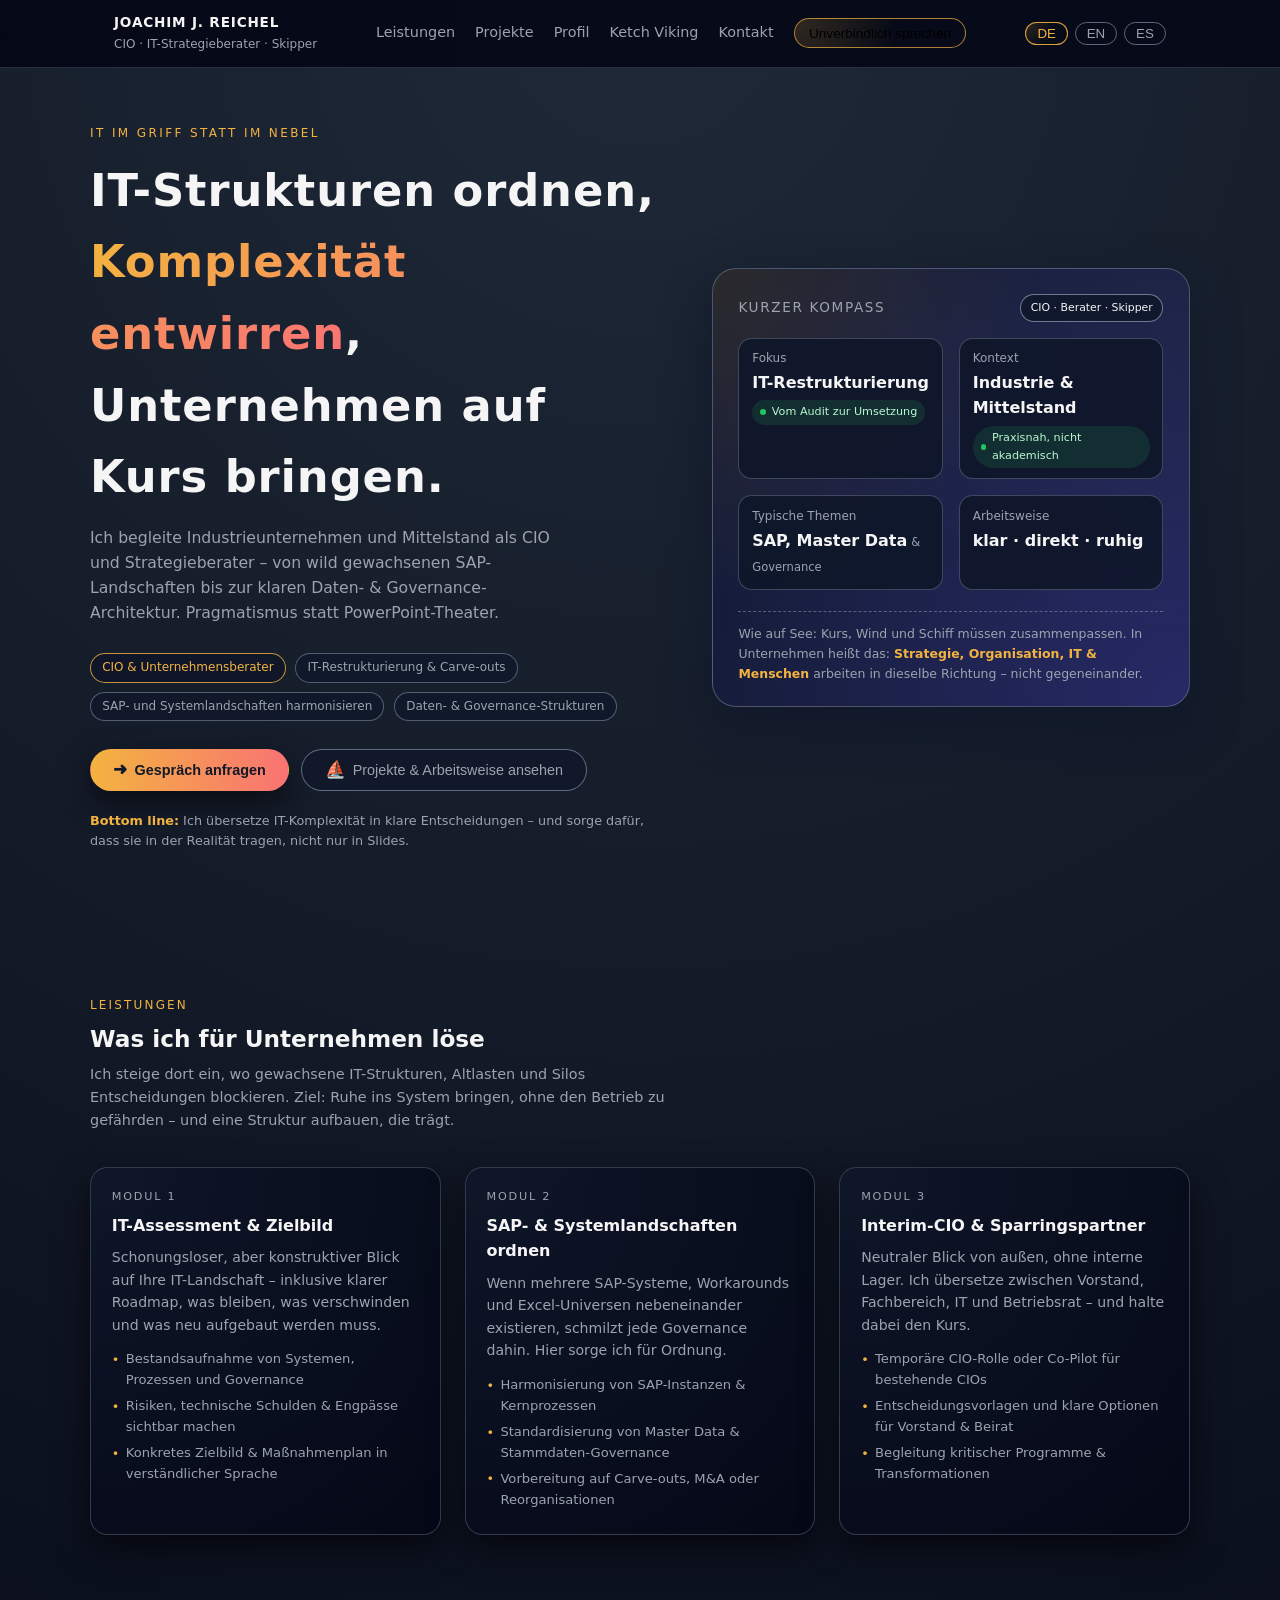
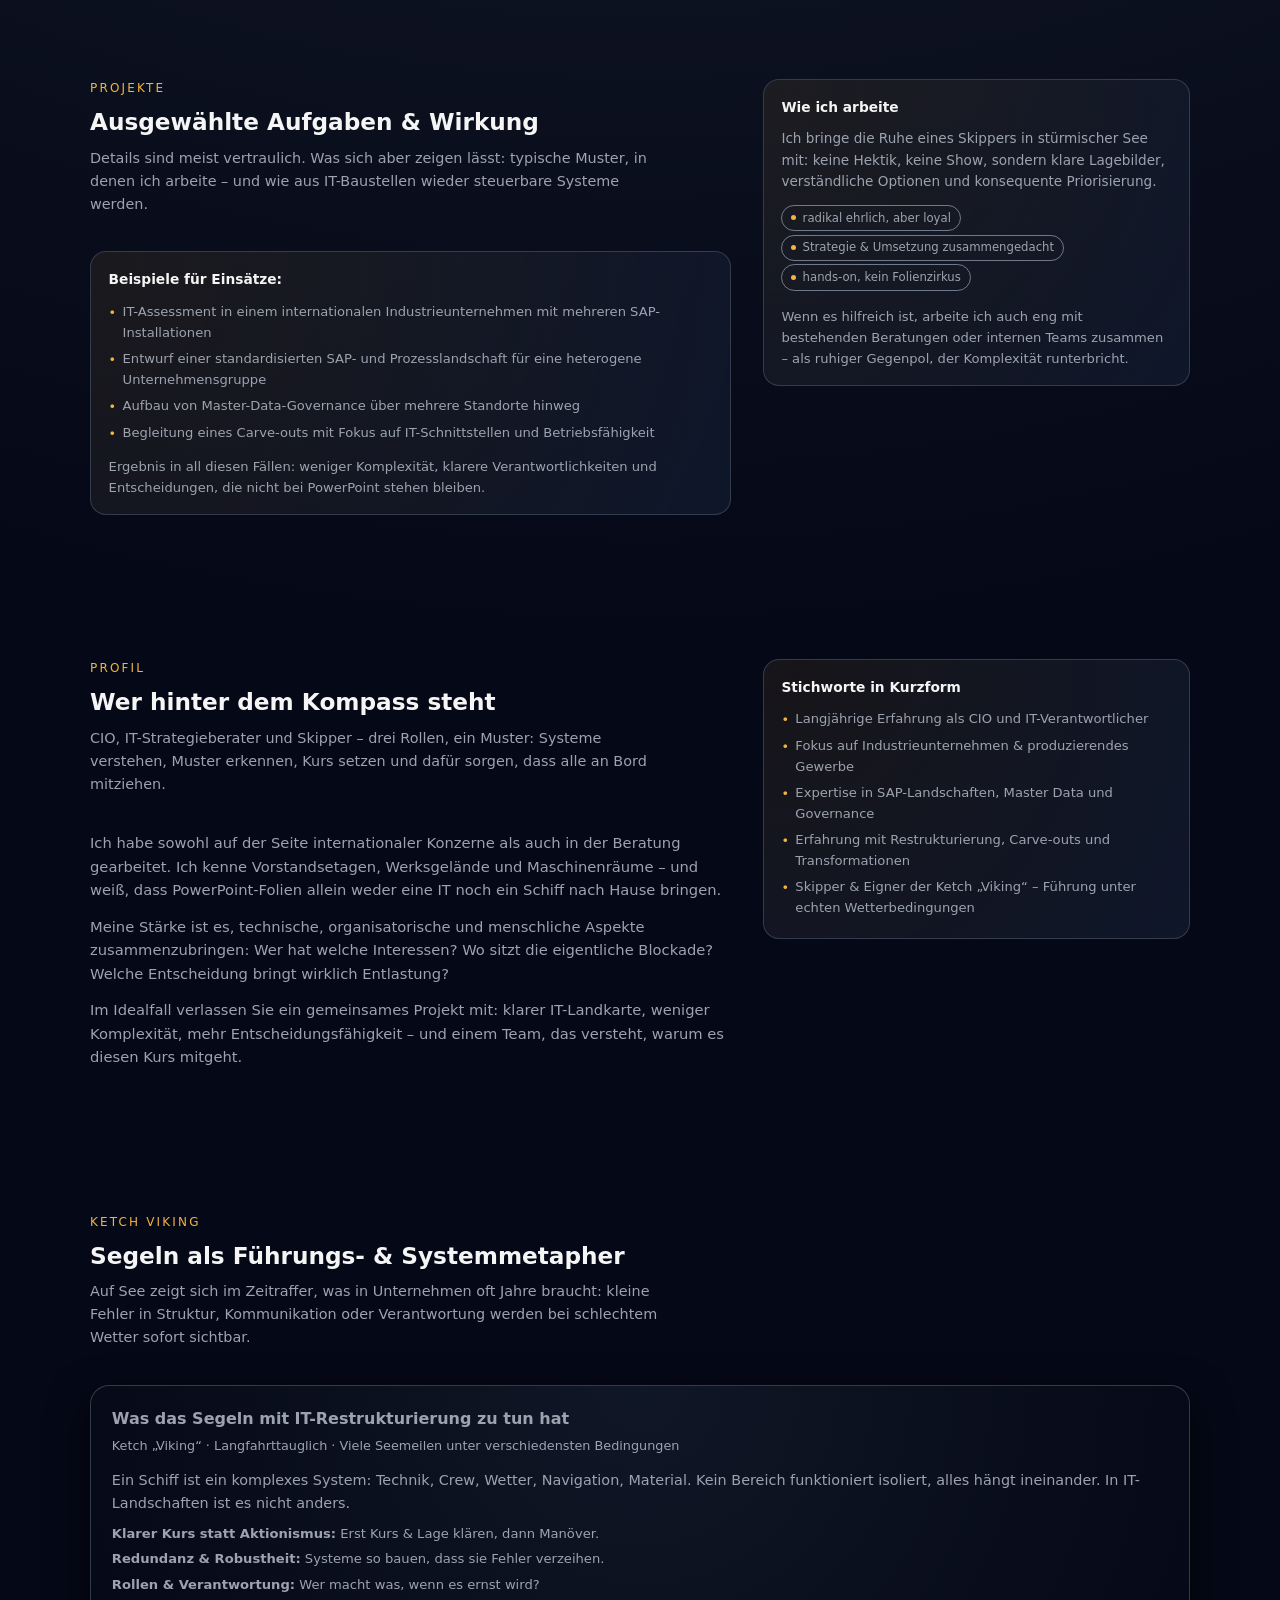
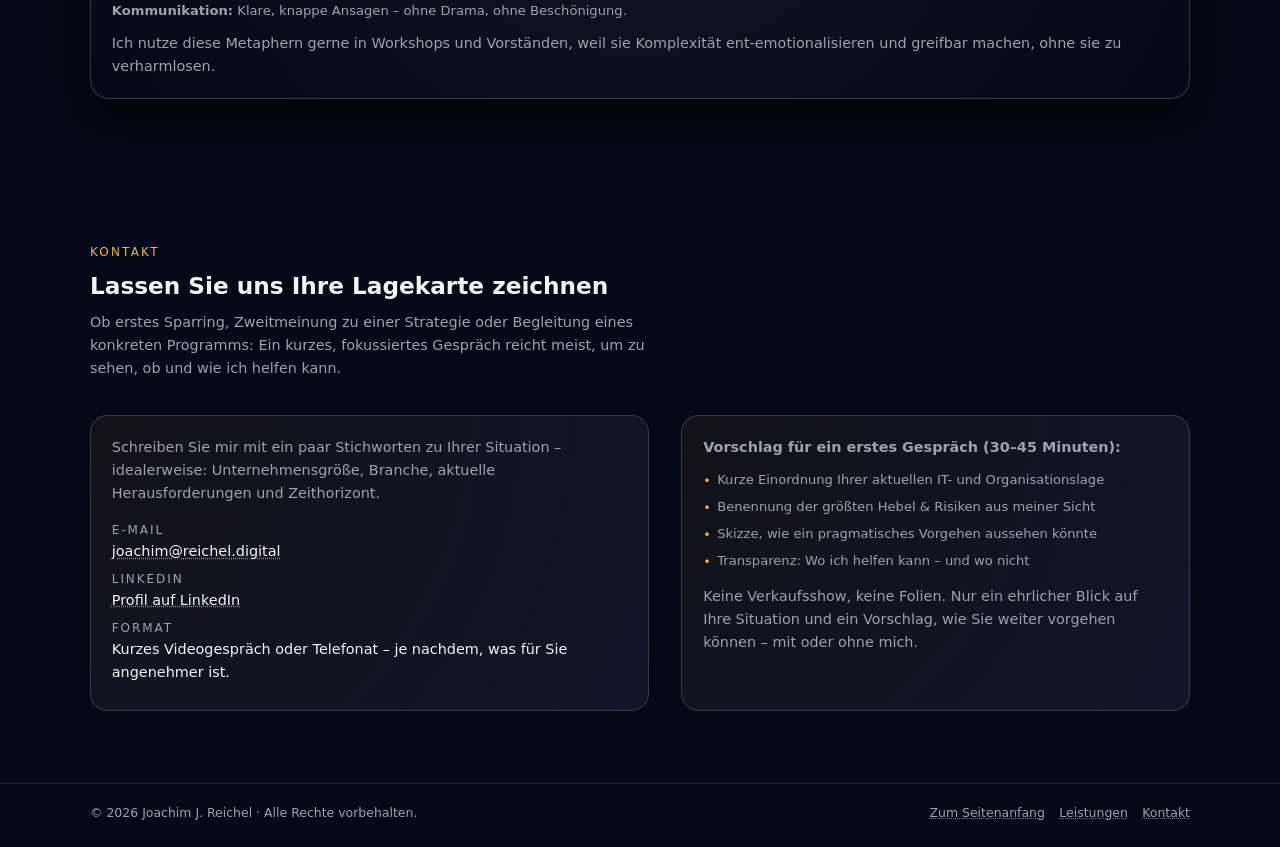
==== index.html @ f18b971e "Initial upload from local directory" ====
<!DOCTYPE html>
<html lang="de">
<head>
    <meta charset="UTF-8">
    <title>Joachim J. Reichel – CIO & IT-Strategieberater</title>
    <meta name="viewport" content="width=device-width, initial-scale=1">
    <meta name="description" content="Joachim J. Reichel – CIO, IT-Strategieberater und Skipper. IT-Restrukturierung, SAP-Harmonisierung, Daten- & Governance-Architektur – pragmatisch, klar, umsetzbar.">
    <style>
        :root {
            --bg: #050816;
            --bg-alt: #0d1020;
            --accent: #f3b340;
            --accent-soft: rgba(243, 179, 64, 0.12);
            --text: #f5f5f5;
            --muted: #9ca3af;
            --border: #1f2933;
            --danger: #f97373;
            --max-width: 1100px;
        }

        * {
            box-sizing: border-box;
            margin: 0;
            padding: 0;
        }

        body {
            font-family: system-ui, -apple-system, BlinkMacSystemFont, "Segoe UI", sans-serif;
            background: radial-gradient(circle at top, #1f2937 0, #050816 55%);
            color: var(--text);
            line-height: 1.6;
            -webkit-font-smoothing: antialiased;
        }

        a {
            color: inherit;
            text-decoration: none;
        }

        .page {
            min-height: 100vh;
            display: flex;
            flex-direction: column;
        }

        header {
            border-bottom: 1px solid rgba(55, 65, 81, 0.7);
            backdrop-filter: blur(18px);
            background: linear-gradient(to right, rgba(5, 8, 22, 0.96), rgba(5, 8, 22, 0.88));
            position: sticky;
            top: 0;
            z-index: 20;
        }

        .nav {
            max-width: var(--max-width);
            margin: 0 auto;
            padding: 0.75rem 1.5rem;
            display: flex;
            align-items: center;
            justify-content: space-between;
            gap: 1.5rem;
        }

        .brand {
            display: flex;
            flex-direction: column;
            gap: 0.1rem;
        }

        .brand-title {
            font-weight: 600;
            letter-spacing: 0.06em;
            font-size: 0.85rem;
            text-transform: uppercase;
        }

        .brand-sub {
            font-size: 0.75rem;
            color: var(--muted);
        }

        .nav-links {
            display: flex;
            gap: 1.25rem;
            font-size: 0.9rem;
            align-items: center;
        }

        .nav-links a {
            position: relative;
            padding-bottom: 0.1rem;
            color: var(--muted);
        }

        .nav-links a::after {
            content: "";
            position: absolute;
            left: 0;
            bottom: -0.15rem;
            width: 0;
            height: 2px;
            background: linear-gradient(to right, var(--accent), #f97373);
            transition: width 0.22s ease-out;
        }

        .nav-links a:hover {
            color: var(--text);
        }

        .nav-links a:hover::after {
            width: 100%;
        }

        .nav-cta {
            font-size: 0.85rem;
            padding: 0.4rem 0.9rem;
            border-radius: 999px;
            border: 1px solid rgba(243, 179, 64, 0.7);
            background: radial-gradient(circle at top left, rgba(243, 179, 64, 0.18), transparent 60%);
            cursor: pointer;
            transition: transform 0.12s ease-out, box-shadow 0.12s ease-out, background 0.15s ease-out;
            white-space: nowrap;
        }

        .nav-cta:hover {
            transform: translateY(-1px);
            box-shadow: 0 10px 25px rgba(0, 0, 0, 0.45);
            background: radial-gradient(circle at top left, rgba(243, 179, 64, 0.27), transparent 60%);
        }

        .nav-toggle {
            display: none;
        }

        /* Sprachumschalter oben rechts */
        .nav-lang-switcher {
            display: flex;
            gap: 0.4rem;
            font-size: 0.78rem;
            align-items: center;
        }

        .nav-lang-switcher button {
            background: transparent;
            border-radius: 999px;
            border: 1px solid rgba(148, 163, 184, 0.6);
            color: var(--muted);
            padding: 0.2rem 0.7rem;
            cursor: pointer;
            transition: all 0.15s ease-out;
        }

        .nav-lang-switcher button:hover {
            border-color: var(--accent);
            color: var(--text);
        }

        .nav-lang-switcher button.active {
            border-color: rgba(243, 179, 64, 0.9);
            color: var(--accent);
            background: radial-gradient(circle at top left, rgba(243, 179, 64, 0.16), transparent 60%);
        }

        main {
            flex: 1;
        }

        .section {
            padding: 4.5rem 1.5rem;
        }

        .section-inner {
            max-width: var(--max-width);
            margin: 0 auto;
        }

        /* Hero */
        .hero {
            padding-top: 3.5rem;
            padding-bottom: 4.5rem;
        }

        .hero-grid {
            display: grid;
            grid-template-columns: minmax(0, 3fr) minmax(0, 2.5fr);
            gap: 3rem;
            align-items: center;
        }

        .eyebrow {
            text-transform: uppercase;
            letter-spacing: 0.2em;
            font-size: 0.75rem;
            color: var(--accent);
            margin-bottom: 0.75rem;
        }

        .hero-title {
            font-size: clamp(2.1rem, 4vw, 2.8rem);
            font-weight: 650;
            letter-spacing: 0.02em;
            margin-bottom: 0.75rem;
        }

        .hero-highlight {
            background: linear-gradient(120deg, var(--accent), #f97373);
            -webkit-background-clip: text;
            color: transparent;
        }

        .hero-sub {
            font-size: 0.98rem;
            color: var(--muted);
            max-width: 30rem;
            margin-bottom: 1.75rem;
        }

        .hero-badges {
            display: flex;
            flex-wrap: wrap;
            gap: 0.6rem;
            margin-bottom: 1.75rem;
        }

        .badge {
            font-size: 0.75rem;
            padding: 0.25rem 0.7rem;
            border-radius: 999px;
            border: 1px solid rgba(148, 163, 184, 0.5);
            background: rgba(15, 23, 42, 0.7);
            color: var(--muted);
        }

        .badge-strong {
            border-color: rgba(243, 179, 64, 0.8);
            background: rgba(15, 23, 42, 0.9);
            color: var(--accent);
        }

        .hero-actions {
            display: flex;
            flex-wrap: wrap;
            gap: 0.75rem;
        }

        .btn {
            border-radius: 999px;
            padding: 0.7rem 1.4rem;
            font-size: 0.9rem;
            border: 1px solid transparent;
            cursor: pointer;
            display: inline-flex;
            align-items: center;
            gap: 0.45rem;
            transition: transform 0.12s ease-out, box-shadow 0.12s ease-out, background 0.15s ease-out, border-color 0.15s ease-out;
        }

        .btn-primary {
            background: linear-gradient(to right, var(--accent), #f97373);
            color: #111827;
            font-weight: 600;
            box-shadow: 0 12px 30px rgba(0, 0, 0, 0.55);
        }

        .btn-primary:hover {
            transform: translateY(-1px);
            box-shadow: 0 18px 40px rgba(0, 0, 0, 0.7);
        }

        .btn-ghost {
            border-color: rgba(148, 163, 184, 0.6);
            color: var(--muted);
            background: rgba(15, 23, 42, 0.75);
        }

        .btn-ghost:hover {
            border-color: rgba(243, 179, 64, 0.7);
            color: var(--text);
            background: rgba(15, 23, 42, 0.95);
        }

        .btn span.icon {
            font-size: 1.05rem;
            line-height: 1;
        }

        .hero-meta {
            margin-top: 1.25rem;
            font-size: 0.8rem;
            color: var(--muted);
        }

        .hero-meta strong {
            color: var(--accent);
        }

        .hero-panel {
            border-radius: 1.5rem;
            padding: 1.6rem 1.6rem 1.4rem;
            background: radial-gradient(circle at top left, rgba(243, 179, 64, 0.12), transparent 50%),
                        radial-gradient(circle at bottom right, rgba(79, 70, 229, 0.32), rgba(15, 23, 42, 0.98));
            border: 1px solid rgba(148, 163, 184, 0.4);
            box-shadow: 0 18px 45px rgba(15, 23, 42, 0.85);
            position: relative;
            overflow: hidden;
        }

        .hero-panel::after {
            content: "";
            position: absolute;
            inset: 0;
            background: radial-gradient(circle at top right, rgba(255, 255, 255, 0.12), transparent 60%);
            mix-blend-mode: soft-light;
            pointer-events: none;
        }

        .hero-panel-header {
            display: flex;
            justify-content: space-between;
            align-items: center;
            margin-bottom: 1rem;
            position: relative;
            z-index: 1;
        }

        .hero-panel-title {
            font-size: 0.85rem;
            text-transform: uppercase;
            letter-spacing: 0.12em;
            color: var(--muted);
        }

        .hero-panel-chip {
            font-size: 0.68rem;
            padding: 0.25rem 0.6rem;
            border-radius: 999px;
            border: 1px solid rgba(148, 163, 184, 0.7);
            background: rgba(15, 23, 42, 0.85);
        }

        .hero-panel-body {
            position: relative;
            z-index: 1;
        }

        .metric-grid {
            display: grid;
            grid-template-columns: repeat(2, minmax(0, 1fr));
            gap: 1rem;
            margin-bottom: 1.3rem;
        }

        .metric {
            padding: 0.65rem 0.8rem;
            border-radius: 0.85rem;
            border: 1px solid rgba(148, 163, 184, 0.35);
            background: rgba(15, 23, 42, 0.9);
        }

        .metric-label {
            font-size: 0.75rem;
            color: var(--muted);
            margin-bottom: 0.1rem;
        }

        .metric-value {
            font-size: 1rem;
            font-weight: 600;
        }

        .metric-value span {
            font-size: 0.72rem;
            font-weight: 400;
            color: var(--muted);
            margin-left: 0.25rem;
        }

        .metric-pill {
            display: inline-flex;
            align-items: center;
            gap: 0.35rem;
            margin-top: 0.3rem;
            font-size: 0.7rem;
            padding: 0.2rem 0.5rem;
            border-radius: 999px;
            background: rgba(34, 197, 94, 0.13);
            color: #bbf7d0;
        }

        .metric-pill .dot {
            width: 6px;
            height: 6px;
            border-radius: 999px;
            background: #22c55e;
        }

        .hero-panel-footer {
            font-size: 0.78rem;
            color: var(--muted);
            border-top: 1px dashed rgba(148, 163, 184, 0.5);
            padding-top: 0.75rem;
        }

        .hero-panel-footer strong {
            color: var(--accent);
        }

        /* Section titles */

        .section-header {
            margin-bottom: 2.2rem;
        }

        .section-kicker {
            text-transform: uppercase;
            letter-spacing: 0.18em;
            font-size: 0.75rem;
            color: var(--accent);
            margin-bottom: 0.3rem;
        }

        .section-title {
            font-size: 1.45rem;
            font-weight: 600;
            margin-bottom: 0.4rem;
        }

        .section-sub {
            font-size: 0.9rem;
            color: var(--muted);
            max-width: 36rem;
        }

        /* Services */

        .cards-grid {
            display: grid;
            grid-template-columns: repeat(3, minmax(0, 1fr));
            gap: 1.5rem;
        }

        .card {
            border-radius: 1.1rem;
            border: 1px solid rgba(55, 65, 81, 0.9);
            background: radial-gradient(circle at top left, rgba(15, 23, 42, 0.9), rgba(5, 8, 22, 0.98));
            padding: 1.25rem 1.3rem;
            box-shadow: 0 14px 35px rgba(0, 0, 0, 0.6);
        }

        .card-tag {
            font-size: 0.7rem;
            text-transform: uppercase;
            letter-spacing: 0.16em;
            color: var(--muted);
            margin-bottom: 0.4rem;
        }

        .card-title {
            font-size: 1rem;
            font-weight: 550;
            margin-bottom: 0.5rem;
        }

        .card-body {
            font-size: 0.88rem;
            color: var(--muted);
            margin-bottom: 0.75rem;
        }

        .card-list {
            list-style: none;
            font-size: 0.82rem;
            color: var(--muted);
        }

        .card-list li {
            display: flex;
            align-items: flex-start;
            gap: 0.4rem;
            margin-bottom: 0.3rem;
        }

        .card-list li::before {
            content: "•";
            font-size: 0.8rem;
            color: var(--accent);
            margin-top: 0.12rem;
        }

        /* Two-column */

        .two-col {
            display: grid;
            grid-template-columns: minmax(0, 3fr) minmax(0, 2fr);
            gap: 2rem;
            align-items: flex-start;
        }

        .pill-block {
            border-radius: 1rem;
            padding: 1rem 1.1rem;
            background: radial-gradient(circle at top left, rgba(243, 179, 64, 0.08), rgba(15, 23, 42, 0.98));
            border: 1px solid rgba(55, 65, 81, 0.9);
            font-size: 0.86rem;
            color: var(--muted);
        }

        .pill-block strong {
            color: var(--text);
        }

        .pill-inline {
            display: inline-flex;
            align-items: center;
            gap: 0.4rem;
            font-size: 0.73rem;
            padding: 0.18rem 0.55rem;
            border-radius: 999px;
            border: 1px solid rgba(148, 163, 184, 0.7);
            margin-right: 0.4rem;
            margin-bottom: 0.2rem;
        }

        .pill-inline span.dot {
            width: 5px;
            height: 5px;
            border-radius: 999px;
            background: var(--accent);
        }

        .muted-inline {
            font-size: 0.82rem;
            color: var(--muted);
            margin-top: 0.75rem;
        }

        /* Sailing */

        .sailing-card {
            border-radius: 1.2rem;
            padding: 1.25rem 1.3rem;
            border: 1px solid rgba(55, 65, 81, 0.9);
            background: radial-gradient(circle at top, rgba(17, 24, 39, 0.95), rgba(5, 8, 22, 1));
            box-shadow: 0 16px 40px rgba(0, 0, 0, 0.7);
            font-size: 0.9rem;
            color: var(--muted);
        }

        .sailing-title {
            font-size: 1rem;
            font-weight: 550;
            margin-bottom: 0.3rem;
        }

        .sailing-meta {
            font-size: 0.8rem;
            margin-bottom: 0.75rem;
            color: var(--muted);
        }

        .sailing-list {
            list-style: none;
            margin-top: 0.5rem;
            font-size: 0.82rem;
        }

        .sailing-list li {
            margin-bottom: 0.3rem;
        }

        /* Contact */

        .contact-grid {
            display: grid;
            grid-template-columns: minmax(0, 2.2fr) minmax(0, 2fr);
            gap: 2rem;
        }

        .contact-box {
            border-radius: 1.1rem;
            padding: 1.25rem 1.3rem;
            background: radial-gradient(circle at top left, rgba(243, 179, 64, 0.06), rgba(15, 23, 42, 0.98));
            border: 1px solid rgba(55, 65, 81, 0.9);
        }

        .contact-box p {
            font-size: 0.9rem;
            color: var(--muted);
            margin-bottom: 1rem;
        }

        .contact-item {
            font-size: 0.86rem;
            margin-bottom: 0.4rem;
        }

        .contact-label {
            font-size: 0.75rem;
            text-transform: uppercase;
            letter-spacing: 0.16em;
            color: var(--muted);
        }

        .contact-value {
            font-size: 0.9rem;
        }

        .contact-value a {
            text-decoration: underline;
            text-decoration-style: dotted;
            text-decoration-color: rgba(148, 163, 184, 0.8);
        }

        footer {
            border-top: 1px solid rgba(31, 41, 55, 0.9);
            padding: 1.2rem 1.5rem 1.5rem;
            font-size: 0.78rem;
            color: var(--muted);
        }

        .footer-inner {
            max-width: var(--max-width);
            margin: 0 auto;
            display: flex;
            justify-content: space-between;
            align-items: center;
            gap: 1rem;
            flex-wrap: wrap;
        }

        .footer-links {
            display: flex;
            gap: 0.9rem;
            flex-wrap: wrap;
        }

        .footer-links a {
            text-decoration: underline;
            text-decoration-style: dotted;
            text-decoration-color: rgba(148, 163, 184, 0.7);
        }

        /* Responsive */

        @media (max-width: 900px) {
            .hero-grid,
            .two-col,
            .cards-grid,
            .contact-grid {
                grid-template-columns: minmax(0, 1fr);
            }

            .cards-grid {
                gap: 1.1rem;
            }

            .hero {
                padding-top: 2.5rem;
            }
        }

        @media (max-width: 768px) {
            .nav {
                padding-inline: 1rem;
            }

            .nav-links {
                display: none;
            }

            .nav-toggle {
                display: block;
                font-size: 1.3rem;
                cursor: default;
                color: var(--muted);
            }

            .hero {
                padding-inline: 1.1rem;
            }

            .section {
                padding-inline: 1.1rem;
            }
        }

        @media (max-width: 480px) {
            .hero-actions {
                flex-direction: column;
                align-items: flex-start;
            }

            .hero-panel {
                margin-top: 1rem;
            }
        }

        /* Sprachcontainer */
        .lang-block {
            display: none;
        }
        .lang-block.active {
            display: block;
        }
    </style>
</head>
<body>

<!-- DEUTSCH -->
<div id="lang-de" class="lang-block active">
    <div class="page">
        <header>
            <div class="nav">
                <div class="brand">
                    <div class="brand-title">Joachim&nbsp;J.&nbsp;Reichel</div>
                    <div class="brand-sub">CIO · IT-Strategieberater · Skipper</div>
                </div>
                <nav class="nav-links">
                    <a href="#services-de">Leistungen</a>
                    <a href="#projects-de">Projekte</a>
                    <a href="#about-de">Profil</a>
                    <a href="#sailing-de">Ketch&nbsp;Viking</a>
                    <a href="#contact-de">Kontakt</a>
                    <button class="nav-cta" onclick="document.getElementById('contact-de').scrollIntoView({behavior:'smooth'})">
                        Unverbindlich sprechen
                    </button>
                </nav>
                <div class="nav-lang-switcher">
    			<button class="active" onclick="setLanguage('de')">DE</button>
  			<button onclick="setLanguage('en')">EN</button>
   			<button onclick="setLanguage('es')">ES</button>
		</div>
                <div class="nav-toggle">☰</div>
            </div>
        </header>

        <main>
            <!-- HERO -->
            <section class="hero section" id="home-de">
                <div class="section-inner hero-grid">
                    <div>
                        <div class="eyebrow">IT im Griff statt im Nebel</div>
                        <h1 class="hero-title">
                            IT-Strukturen ordnen, <span class="hero-highlight">Komplexität entwirren</span>, Unternehmen auf Kurs bringen.
                        </h1>
                        <p class="hero-sub">
                            Ich begleite Industrieunternehmen und Mittelstand als CIO und Strategieberater – von wild gewachsenen
                            SAP-Landschaften bis zur klaren Daten- &amp; Governance-Architektur. Pragmatismus statt PowerPoint-Theater.
                        </p>

                        <div class="hero-badges">
                            <span class="badge badge-strong">CIO &amp; Unternehmensberater</span>
                            <span class="badge">IT-Restrukturierung &amp; Carve-outs</span>
                            <span class="badge">SAP- und Systemlandschaften harmonisieren</span>
                            <span class="badge">Daten- &amp; Governance-Strukturen</span>
                        </div>

                        <div class="hero-actions">
                            <button class="btn btn-primary" onclick="document.getElementById('contact-de').scrollIntoView({behavior:'smooth'})">
                                <span class="icon">➜</span>
                                Gespräch anfragen
                            </button>
                            <button class="btn btn-ghost" onclick="document.getElementById('projects-de').scrollIntoView({behavior:'smooth'})">
                                <span class="icon">⛵</span>
                                Projekte &amp; Arbeitsweise ansehen
                            </button>
                        </div>

                        <div class="hero-meta">
                            <strong>Bottom line:</strong> Ich übersetze IT-Komplexität in klare Entscheidungen – und sorge dafür,
                            dass sie in der Realität tragen, nicht nur in Slides.
                        </div>
                    </div>

                    <aside class="hero-panel" aria-label="Kurzprofil & Kennzahlen">
                        <div class="hero-panel-header">
                            <div>
                                <div class="hero-panel-title">Kurzer Kompass</div>
                            </div>
                            <div class="hero-panel-chip">CIO · Berater · Skipper</div>
                        </div>
                        <div class="hero-panel-body">
                            <div class="metric-grid">
                                <div class="metric">
                                    <div class="metric-label">Fokus</div>
                                    <div class="metric-value">IT-Restrukturierung</div>
                                    <div class="metric-pill">
                                        <span class="dot"></span>
                                        <span>Vom Audit zur Umsetzung</span>
                                    </div>
                                </div>
                                <div class="metric">
                                    <div class="metric-label">Kontext</div>
                                    <div class="metric-value">Industrie &amp; Mittelstand</div>
                                    <div class="metric-pill">
                                        <span class="dot"></span>
                                        <span>Praxisnah, nicht akademisch</span>
                                    </div>
                                </div>
                                <div class="metric">
                                    <div class="metric-label">Typische Themen</div>
                                    <div class="metric-value">SAP, Master Data<span>&amp; Governance</span></div>
                                </div>
                                <div class="metric">
                                    <div class="metric-label">Arbeitsweise</div>
                                    <div class="metric-value">klar · direkt · ruhig</div>
                                </div>
                            </div>
                            <div class="hero-panel-footer">
                                Wie auf See: Kurs, Wind und Schiff müssen zusammenpassen. In Unternehmen heißt das:
                                <strong>Strategie, Organisation, IT &amp; Menschen</strong> arbeiten in dieselbe Richtung – nicht gegeneinander.
                            </div>
                        </div>
                    </aside>
                </div>
            </section>

            <!-- SERVICES -->
            <section class="section" id="services-de">
                <div class="section-inner">
                    <div class="section-header">
                        <div class="section-kicker">Leistungen</div>
                        <h2 class="section-title">Was ich für Unternehmen löse</h2>
                        <p class="section-sub">
                            Ich steige dort ein, wo gewachsene IT-Strukturen, Altlasten und Silos Entscheidungen blockieren. Ziel:
                            Ruhe ins System bringen, ohne den Betrieb zu gefährden – und eine Struktur aufbauen, die trägt.
                        </p>
                    </div>

                    <div class="cards-grid">
                        <article class="card">
                            <div class="card-tag">Modul 1</div>
                            <h3 class="card-title">IT-Assessment &amp; Zielbild</h3>
                            <p class="card-body">
                                Schonungsloser, aber konstruktiver Blick auf Ihre IT-Landschaft – inklusive klarer Roadmap,
                                was bleiben, was verschwinden und was neu aufgebaut werden muss.
                            </p>
                            <ul class="card-list">
                                <li>Bestandsaufnahme von Systemen, Prozessen und Governance</li>
                                <li>Risiken, technische Schulden &amp; Engpässe sichtbar machen</li>
                                <li>Konkretes Zielbild &amp; Maßnahmenplan in verständlicher Sprache</li>
                            </ul>
                        </article>

                        <article class="card">
                            <div class="card-tag">Modul 2</div>
                            <h3 class="card-title">SAP- &amp; Systemlandschaften ordnen</h3>
                            <p class="card-body">
                                Wenn mehrere SAP-Systeme, Workarounds und Excel-Universen nebeneinander existieren, schmilzt
                                jede Governance dahin. Hier sorge ich für Ordnung.
                            </p>
                            <ul class="card-list">
                                <li>Harmonisierung von SAP-Instanzen &amp; Kernprozessen</li>
                                <li>Standardisierung von Master Data &amp; Stammdaten-Governance</li>
                                <li>Vorbereitung auf Carve-outs, M&amp;A oder Reorganisationen</li>
                            </ul>
                        </article>

                        <article class="card">
                            <div class="card-tag">Modul 3</div>
                            <h3 class="card-title">Interim-CIO &amp; Sparringspartner</h3>
                            <p class="card-body">
                                Neutraler Blick von außen, ohne interne Lager. Ich übersetze zwischen Vorstand, Fachbereich,
                                IT und Betriebsrat – und halte dabei den Kurs.
                            </p>
                            <ul class="card-list">
                                <li>Temporäre CIO-Rolle oder Co-Pilot für bestehende CIOs</li>
                                <li>Entscheidungsvorlagen und klare Optionen für Vorstand &amp; Beirat</li>
                                <li>Begleitung kritischer Programme &amp; Transformationen</li>
                            </ul>
                        </article>
                    </div>
                </div>
            </section>

            <!-- PROJECTS -->
            <section class="section" id="projects-de">
                <div class="section-inner two-col">
                    <div>
                        <div class="section-header">
                            <div class="section-kicker">Projekte</div>
                            <h2 class="section-title">Ausgewählte Aufgaben &amp; Wirkung</h2>
                            <p class="section-sub">
                                Details sind meist vertraulich. Was sich aber zeigen lässt: typische Muster, in denen ich
                                arbeite – und wie aus IT-Baustellen wieder steuerbare Systeme werden.
                            </p>
                        </div>

                        <div class="pill-block">
                            <p style="margin-bottom:0.7rem;">
                                <strong>Beispiele für Einsätze:</strong>
                            </p>
                            <ul class="card-list">
                                <li>IT-Assessment in einem internationalen Industrieunternehmen mit mehreren SAP-Installationen</li>
                                <li>Entwurf einer standardisierten SAP- und Prozesslandschaft für eine heterogene Unternehmensgruppe</li>
                                <li>Aufbau von Master-Data-Governance über mehrere Standorte hinweg</li>
                                <li>Begleitung eines Carve-outs mit Fokus auf IT-Schnittstellen und Betriebsfähigkeit</li>
                            </ul>
                            <p class="muted-inline">
                                Ergebnis in all diesen Fällen: weniger Komplexität, klarere Verantwortlichkeiten und Entscheidungen,
                                die nicht bei PowerPoint stehen bleiben.
                            </p>
                        </div>
                    </div>

                    <aside>
                        <div class="pill-block">
                            <p style="margin-bottom:0.6rem;"><strong>Wie ich arbeite</strong></p>
                            <p style="font-size:0.85rem; color:var(--muted); margin-bottom:0.7rem;">
                                Ich bringe die Ruhe eines Skippers in stürmischer See mit: keine Hektik, keine Show, sondern
                                klare Lagebilder, verständliche Optionen und konsequente Priorisierung.
                            </p>
                            <div style="margin-bottom:0.5rem;">
                                <span class="pill-inline">
                                    <span class="dot"></span>
                                    <span>radikal ehrlich, aber loyal</span>
                                </span>
                                <span class="pill-inline">
                                    <span class="dot"></span>
                                    <span>Strategie &amp; Umsetzung zusammengedacht</span>
                                </span>
                                <span class="pill-inline">
                                    <span class="dot"></span>
                                    <span>hands-on, kein Folienzirkus</span>
                                </span>
                            </div>
                            <p class="muted-inline">
                                Wenn es hilfreich ist, arbeite ich auch eng mit bestehenden Beratungen oder internen Teams
                                zusammen – als ruhiger Gegenpol, der Komplexität runterbricht.
                            </p>
                        </div>
                    </aside>
                </div>
            </section>

            <!-- ABOUT -->
            <section class="section" id="about-de">
                <div class="section-inner two-col">
                    <div>
                        <div class="section-header">
                            <div class="section-kicker">Profil</div>
                            <h2 class="section-title">Wer hinter dem Kompass steht</h2>
                            <p class="section-sub">
                                CIO, IT-Strategieberater und Skipper – drei Rollen, ein Muster: Systeme verstehen, Muster erkennen,
                                Kurs setzen und dafür sorgen, dass alle an Bord mitziehen.
                            </p>
                        </div>

                        <p style="font-size:0.92rem; color:var(--muted); margin-bottom:0.8rem;">
                            Ich habe sowohl auf der Seite internationaler Konzerne als auch in der Beratung gearbeitet.
                            Ich kenne Vorstandsetagen, Werksgelände und Maschinenräume – und weiß, dass PowerPoint-Folien allein
                            weder eine IT noch ein Schiff nach Hause bringen.
                        </p>
                        <p style="font-size:0.92rem; color:var(--muted); margin-bottom:0.8rem;">
                            Meine Stärke ist es, technische, organisatorische und menschliche Aspekte zusammenzubringen:
                            Wer hat welche Interessen? Wo sitzt die eigentliche Blockade? Welche Entscheidung bringt wirklich Entlastung?
                        </p>
                        <p style="font-size:0.92rem; color:var(--muted);">
                            Im Idealfall verlassen Sie ein gemeinsames Projekt mit: klarer IT-Landkarte, weniger Komplexität,
                            mehr Entscheidungsfähigkeit – und einem Team, das versteht, warum es diesen Kurs mitgeht.
                        </p>
                    </div>

                    <aside>
                        <div class="pill-block">
                            <p style="margin-bottom:0.6rem;"><strong>Stichworte in Kurzform</strong></p>
                            <ul class="card-list">
                                <li>Langjährige Erfahrung als CIO und IT-Verantwortlicher</li>
                                <li>Fokus auf Industrieunternehmen &amp; produzierendes Gewerbe</li>
                                <li>Expertise in SAP-Landschaften, Master Data und Governance</li>
                                <li>Erfahrung mit Restrukturierung, Carve-outs und Transformationen</li>
                                <li>Skipper &amp; Eigner der Ketch „Viking“ – Führung unter echten Wetterbedingungen</li>
                            </ul>
                        </div>
                    </aside>
                </div>
            </section>

            <!-- SAILING -->
            <section class="section" id="sailing-de">
                <div class="section-inner">
                    <div class="section-header">
                        <div class="section-kicker">Ketch Viking</div>
                        <h2 class="section-title">Segeln als Führungs- &amp; Systemmetapher</h2>
                        <p class="section-sub">
                            Auf See zeigt sich im Zeitraffer, was in Unternehmen oft Jahre braucht: kleine Fehler in Struktur,
                            Kommunikation oder Verantwortung werden bei schlechtem Wetter sofort sichtbar.
                        </p>
                    </div>

                    <div class="sailing-card">
                        <h3 class="sailing-title">Was das Segeln mit IT-Restrukturierung zu tun hat</h3>
                        <p class="sailing-meta">
                            Ketch „Viking“ · Langfahrttauglich · Viele Seemeilen unter verschiedensten Bedingungen
                        </p>
                        <p>
                            Ein Schiff ist ein komplexes System: Technik, Crew, Wetter, Navigation, Material. Kein Bereich
                            funktioniert isoliert, alles hängt ineinander. In IT-Landschaften ist es nicht anders.
                        </p>
                        <ul class="sailing-list">
                            <li><strong>Klarer Kurs statt Aktionismus:</strong> Erst Kurs &amp; Lage klären, dann Manöver.</li>
                            <li><strong>Redundanz &amp; Robustheit:</strong> Systeme so bauen, dass sie Fehler verzeihen.</li>
                            <li><strong>Rollen &amp; Verantwortung:</strong> Wer macht was, wenn es ernst wird?</li>
                            <li><strong>Kommunikation:</strong> Klare, knappe Ansagen – ohne Drama, ohne Beschönigung.</li>
                        </ul>
                        <p style="margin-top:0.7rem;">
                            Ich nutze diese Metaphern gerne in Workshops und Vorständen, weil sie Komplexität ent-emotionalisieren
                            und greifbar machen, ohne sie zu verharmlosen.
                        </p>
                    </div>
                </div>
            </section>

            <!-- CONTACT -->
            <section class="section" id="contact-de">
                <div class="section-inner">
                    <div class="section-header">
                        <div class="section-kicker">Kontakt</div>
                        <h2 class="section-title">Lassen Sie uns Ihre Lagekarte zeichnen</h2>
                        <p class="section-sub">
                            Ob erstes Sparring, Zweitmeinung zu einer Strategie oder Begleitung eines konkreten Programms:
                            Ein kurzes, fokussiertes Gespräch reicht meist, um zu sehen, ob und wie ich helfen kann.
                        </p>
                    </div>

                    <div class="contact-grid">
                        <div class="contact-box">
                            <p>
                                Schreiben Sie mir mit ein paar Stichworten zu Ihrer Situation – idealerweise:
                                Unternehmensgröße, Branche, aktuelle Herausforderungen und Zeithorizont.
                            </p>
                            <div class="contact-item">
                                <div class="contact-label">E-Mail</div>
                                <div class="contact-value">
                                    <a href="mailto:joachim@reichel.digital">joachim@reichel.digital</a>
                                </div>
                            </div>
                            <div class="contact-item">
                                <div class="contact-label">LinkedIn</div>
                                <div class="contact-value">
                                    <a href="https://www.linkedin.com/in/j-j-r/" target="_blank" rel="noopener">Profil auf LinkedIn</a>
                                </div>
                            </div>
                            <div class="contact-item">
                                <div class="contact-label">Format</div>
                                <div class="contact-value">
                                    Kurzes Videogespräch oder Telefonat – je nachdem, was für Sie angenehmer ist.
                                </div>
                            </div>
                        </div>

                        <div class="contact-box">
                            <p style="margin-bottom:0.6rem;"><strong>Vorschlag für ein erstes Gespräch (30–45 Minuten):</strong></p>
                            <ul class="card-list">
                                <li>Kurze Einordnung Ihrer aktuellen IT- und Organisationslage</li>
                                <li>Benennung der größten Hebel &amp; Risiken aus meiner Sicht</li>
                                <li>Skizze, wie ein pragmatisches Vorgehen aussehen könnte</li>
                                <li>Transparenz: Wo ich helfen kann – und wo nicht</li>
                            </ul>
                            <p class="muted-inline">
                                Keine Verkaufsshow, keine Folien. Nur ein ehrlicher Blick auf Ihre Situation und ein Vorschlag,
                                wie Sie weiter vorgehen können – mit oder ohne mich.
                            </p>
                        </div>
                    </div>
                </div>
            </section>
        </main>

        <footer>
            <div class="footer-inner">
                <div>© <span class="year"></span> Joachim J. Reichel · Alle Rechte vorbehalten.</div>
                <div class="footer-links">
                    <a href="#home-de">Zum Seitenanfang</a>
                    <a href="#services-de">Leistungen</a>
                    <a href="#contact-de">Kontakt</a>
                </div>
            </div>
        </footer>
    </div>
</div>

<!-- ENGLISCH -->
<div id="lang-en" class="lang-block">
    <div class="page">
        <header>
            <div class="nav">
                <div class="brand">
                    <div class="brand-title">Joachim&nbsp;J.&nbsp;Reichel</div>
                    <div class="brand-sub">CIO · IT Strategy Advisor · Skipper</div>
                </div>
                <nav class="nav-links">
                    <a href="#services-en">Services</a>
                    <a href="#projects-en">Projects</a>
                    <a href="#about-en">Profile</a>
                    <a href="#sailing-en">Ketch&nbsp;Viking</a>
                    <a href="#contact-en">Contact</a>
                    <button class="nav-cta" onclick="document.getElementById('contact-en').scrollIntoView({behavior:'smooth'})">
                        Schedule a call
                    </button>
                </nav>
                <div class="nav-lang-switcher">
    			<button onclick="setLanguage('de')">DE</button>
    			<button class="active" onclick="setLanguage('en')">EN</button>
    			<button onclick="setLanguage('es')">ES</button>
		</div>
                <div class="nav-toggle">☰</div>
            </div>
        </header>

        <main>
            <!-- HERO EN -->
            <section class="hero section" id="home-en">
                <div class="section-inner hero-grid">
                    <div>
                        <div class="eyebrow">IT under control instead of in the fog</div>
                        <h1 class="hero-title">
                            Bringing structure to IT, <span class="hero-highlight">untangling complexity</span>, keeping your company on course.
                        </h1>
                        <p class="hero-sub">
                            I support industrial and mid-sized companies as CIO and strategy advisor – from sprawling SAP
                            landscapes to clear data and governance architectures. Pragmatism instead of PowerPoint theatre.
                        </p>

                        <div class="hero-badges">
                            <span class="badge badge-strong">CIO &amp; Consultant</span>
                            <span class="badge">IT restructuring &amp; carve-outs</span>
                            <span class="badge">SAP &amp; system landscape harmonisation</span>
                            <span class="badge">Data &amp; governance structures</span>
                        </div>

                        <div class="hero-actions">
                            <button class="btn btn-primary" onclick="document.getElementById('contact-en').scrollIntoView({behavior:'smooth'})">
                                <span class="icon">➜</span>
                                Request a conversation
                            </button>
                            <button class="btn btn-ghost" onclick="document.getElementById('projects-en').scrollIntoView({behavior:'smooth'})">
                                <span class="icon">⛵</span>
                                View projects &amp; approach
                            </button>
                        </div>

                        <div class="hero-meta">
                            <strong>Bottom line:</strong> I turn IT complexity into clear decisions – and make sure they work
                            in reality, not just in slides.
                        </div>
                    </div>

                    <aside class="hero-panel" aria-label="Profile & key topics">
                        <div class="hero-panel-header">
                            <div>
                                <div class="hero-panel-title">Quick compass</div>
                            </div>
                            <div class="hero-panel-chip">CIO · Advisor · Skipper</div>
                        </div>
                        <div class="hero-panel-body">
                            <div class="metric-grid">
                                <div class="metric">
                                    <div class="metric-label">Focus</div>
                                    <div class="metric-value">IT restructuring</div>
                                    <div class="metric-pill">
                                        <span class="dot"></span>
                                        <span>From audit to execution</span>
                                    </div>
                                </div>
                                <div class="metric">
                                    <div class="metric-label">Context</div>
                                    <div class="metric-value">Industrial &amp; mid-sized firms</div>
                                    <div class="metric-pill">
                                        <span class="dot"></span>
                                        <span>Practical, not academic</span>
                                    </div>
                                </div>
                                <div class="metric">
                                    <div class="metric-label">Typical themes</div>
                                    <div class="metric-value">SAP, master data<span>&amp; governance</span></div>
                                </div>
                                <div class="metric">
                                    <div class="metric-label">Style</div>
                                    <div class="metric-value">clear · direct · calm</div>
                                </div>
                            </div>
                            <div class="hero-panel-footer">
                                As at sea: course, wind, and vessel must align. In companies this means
                                <strong>strategy, organisation, IT &amp; people</strong> working in the same direction – not against each other.
                            </div>
                        </div>
                    </aside>
                </div>
            </section>

            <!-- SERVICES EN -->
            <section class="section" id="services-en">
                <div class="section-inner">
                    <div class="section-header">
                        <div class="section-kicker">Services</div>
                        <h2 class="section-title">What I help organisations solve</h2>
                        <p class="section-sub">
                            I come in where legacy IT, grown structures and silos block decisions.
                            The goal: create calm in the system without endangering operations – and build a structure that holds.
                        </p>
                    </div>

                    <div class="cards-grid">
                        <article class="card">
                            <div class="card-tag">Module 1</div>
                            <h3 class="card-title">IT assessment &amp; target picture</h3>
                            <p class="card-body">
                                A frank but constructive view of your IT landscape – including a clear roadmap
                                of what should stay, what must go, and what needs to be built.
                            </p>
                            <ul class="card-list">
                                <li>Inventory of systems, processes, and governance</li>
                                <li>Making risks, technical debt &amp; bottlenecks visible</li>
                                <li>Concrete target picture &amp; action plan in plain language</li>
                            </ul>
                        </article>

                        <article class="card">
                            <div class="card-tag">Module 2</div>
                            <h3 class="card-title">Structuring SAP &amp; system landscapes</h3>
                            <p class="card-body">
                                When several SAP systems, workarounds and Excel universes coexist, governance dissolves.
                                Here I bring structure back in.
                            </p>
                            <ul class="card-list">
                                <li>Harmonisation of SAP instances &amp; core processes</li>
                                <li>Standardisation of master data &amp; data governance</li>
                                <li>Preparation for carve-outs, M&amp;A or reorganisations</li>
                            </ul>
                        </article>

                        <article class="card">
                            <div class="card-tag">Module 3</div>
                            <h3 class="card-title">Interim CIO &amp; sparring partner</h3>
                            <p class="card-body">
                                A neutral outside view, without internal factions. I translate between board, business,
                                IT and workers’ council – and keep the course.
                            </p>
                            <ul class="card-list">
                                <li>Temporary CIO role or co-pilot to the existing CIO</li>
                                <li>Decision notes and clear options for board &amp; advisory council</li>
                                <li>Support for critical programmes &amp; transformations</li>
                            </ul>
                        </article>
                    </div>
                </div>
            </section>

            <!-- PROJECTS EN -->
            <section class="section" id="projects-en">
                <div class="section-inner two-col">
                    <div>
                        <div class="section-header">
                            <div class="section-kicker">Projects</div>
                            <h2 class="section-title">Selected engagements &amp; impact</h2>
                            <p class="section-sub">
                                Details are usually confidential. What can be shown are patterns I work in –
                                and how IT construction sites become manageable systems again.
                            </p>
                        </div>

                        <div class="pill-block">
                            <p style="margin-bottom:0.7rem;">
                                <strong>Examples of engagements:</strong>
                            </p>
                            <ul class="card-list">
                                <li>IT assessment in an international industrial company with multiple SAP installations</li>
                                <li>Design of a standardised SAP and process landscape for a heterogeneous group</li>
                                <li>Building master data governance across several locations</li>
                                <li>Supporting a carve-out with focus on IT interfaces and operational continuity</li>
                            </ul>
                            <p class="muted-inline">
                                In all of these cases the result: less complexity, clearer accountability and decisions
                                that do not stop at PowerPoint.
                            </p>
                        </div>
                    </div>

                    <aside>
                        <div class="pill-block">
                            <p style="margin-bottom:0.6rem;"><strong>How I work</strong></p>
                            <p style="font-size:0.85rem; color:var(--muted); margin-bottom:0.7rem;">
                                I bring the calm of a skipper in rough seas: no drama, no show, but clear situation pictures,
                                understandable options and consistent prioritisation.
                            </p>
                            <div style="margin-bottom:0.5rem;">
                                <span class="pill-inline">
                                    <span class="dot"></span>
                                    <span>radically honest, but loyal</span>
                                </span>
                                <span class="pill-inline">
                                    <span class="dot"></span>
                                    <span>strategy &amp; execution tied together</span>
                                </span>
                                <span class="pill-inline">
                                    <span class="dot"></span>
                                    <span>hands-on, no slide circus</span>
                                </span>
                            </div>
                            <p class="muted-inline">
                                Where useful I work closely with existing consultancies or internal teams –
                                as a calm counterpart breaking complexity down.
                            </p>
                        </div>
                    </aside>
                </div>
            </section>

            <!-- ABOUT EN -->
            <section class="section" id="about-en">
                <div class="section-inner two-col">
                    <div>
                        <div class="section-header">
                            <div class="section-kicker">Profile</div>
                            <h2 class="section-title">Who stands behind the compass</h2>
                            <p class="section-sub">
                                CIO, IT strategy advisor and skipper – three roles, one pattern: understand systems,
                                recognise structures, set course and ensure the crew comes along.
                            </p>
                        </div>

                        <p style="font-size:0.92rem; color:var(--muted); margin-bottom:0.8rem;">
                            I have worked both in international corporations and in consulting.
                            I know board rooms, shop floors and machine rooms – and I know that slides alone
                            will neither land an IT nor a ship safely.
                        </p>
                        <p style="font-size:0.92rem; color:var(--muted); margin-bottom:0.8rem;">
                            My strength is to connect technical, organisational and human aspects:
                            Who has which interests? Where is the real blockage? Which decision truly brings relief?
                        </p>
                        <p style="font-size:0.92rem; color:var(--muted);">
                            Ideally, you leave a joint project with: a clear map of your IT, less complexity,
                            more decision capability – and a team that understands why it follows this course.
                        </p>
                    </div>

                    <aside>
                        <div class="pill-block">
                            <p style="margin-bottom:0.6rem;"><strong>Key points at a glance</strong></p>
                            <ul class="card-list">
                                <li>Many years of experience as CIO and IT leader</li>
                                <li>Focus on industrial companies &amp; manufacturing</li>
                                <li>Expertise in SAP landscapes, master data and governance</li>
                                <li>Experience with restructuring, carve-outs and transformations</li>
                                <li>Skipper &amp; owner of ketch “Viking” – leadership under real weather conditions</li>
                            </ul>
                        </div>
                    </aside>
                </div>
            </section>

            <!-- SAILING EN -->
            <section class="section" id="sailing-en">
                <div class="section-inner">
                    <div class="section-header">
                        <div class="section-kicker">Ketch Viking</div>
                        <h2 class="section-title">Sailing as leadership &amp; systems metaphor</h2>
                        <p class="section-sub">
                            At sea you see in fast-forward what takes years in organisations:
                            small flaws in structure, communication or accountability show up immediately in bad weather.
                        </p>
                    </div>

                    <div class="sailing-card">
                        <h3 class="sailing-title">What sailing has to do with IT restructuring</h3>
                        <p class="sailing-meta">
                            Ketch “Viking” · Long-distance capable · Many miles under varied conditions
                        </p>
                        <p>
                            A ship is a complex system: technology, crew, weather, navigation, material. No part works in isolation;
                            everything is interconnected. IT landscapes are no different.
                        </p>
                        <ul class="sailing-list">
                            <li><strong>Clear course instead of actionism:</strong> clarify course &amp; situation first, then manoeuvre.</li>
                            <li><strong>Redundancy &amp; robustness:</strong> build systems that forgive mistakes.</li>
                            <li><strong>Roles &amp; responsibility:</strong> who does what when it gets serious?</li>
                            <li><strong>Communication:</strong> concise, clear messages – without drama or sugar-coating.</li>
                        </ul>
                        <p style="margin-top:0.7rem;">
                            I like to use these metaphors in workshops and with boards because they de-emotionalise complexity
                            and make it tangible without trivialising it.
                        </p>
                    </div>
                </div>
            </section>

            <!-- CONTACT EN -->
            <section class="section" id="contact-en">
                <div class="section-inner">
                    <div class="section-header">
                        <div class="section-kicker">Contact</div>
                        <h2 class="section-title">Let’s draw your situation map</h2>
                        <p class="section-sub">
                            Whether first sparring, second opinion on a strategy or support for a concrete programme:
                            a short, focused conversation is usually enough to see if and how I can help.
                        </p>
                    </div>

                    <div class="contact-grid">
                        <div class="contact-box">
                            <p>
                                Send me a few lines about your situation – ideally company size, industry,
                                current challenges and rough time frame.
                            </p>
                            <div class="contact-item">
                                <div class="contact-label">Email</div>
                                <div class="contact-value">
                                    <a href="mailto:joachim@reichel.digital">joachim@reichel.digital</a>
                                </div>
                            </div>
                            <div class="contact-item">
                                <div class="contact-label">LinkedIn</div>
                                <div class="contact-value">
                                    <a href="https://www.linkedin.com/in/j-j-r/" target="_blank" rel="noopener">View profile on LinkedIn</a>
                                </div>
                            </div>
                            <div class="contact-item">
                                <div class="contact-label">Format</div>
                                <div class="contact-value">
                                    Short video call or phone call – whichever you prefer.
                                </div>
                            </div>
                        </div>

                        <div class="contact-box">
                            <p style="margin-bottom:0.6rem;"><strong>Suggested first call (30–45 minutes):</strong></p>
                            <ul class="card-list">
                                <li>Brief assessment of your current IT and organisational situation</li>
                                <li>My view on the biggest levers &amp; risks</li>
                                <li>Sketch of a pragmatic way forward</li>
                                <li>Transparency: where I can help – and where not</li>
                            </ul>
                            <p class="muted-inline">
                                No sales show, no slide deck. Just an honest view of your situation and a proposal
                                on how to move forward – with or without me.
                            </p>
                        </div>
                    </div>
                </div>
            </section>
        </main>

        <footer>
            <div class="footer-inner">
                <div>© <span class="year"></span> Joachim J. Reichel · All rights reserved.</div>
                <div class="footer-links">
                    <a href="#home-en">Back to top</a>
                    <a href="#services-en">Services</a>
                    <a href="#contact-en">Contact</a>
                </div>
            </div>
        </footer>
    </div>
</div>
<!-- ESPAÑOL -->
<div id="lang-es" class="lang-block">
    <div class="page">
        <header>
            <div class="nav">
                <div class="brand">
                    <div class="brand-title">Joachim&nbsp;J.&nbsp;Reichel</div>
                    <div class="brand-sub">CIO · Asesor de Estrategia TI · Skipper</div>
                </div>
                <nav class="nav-links">
                    <a href="#services-es">Servicios</a>
                    <a href="#projects-es">Proyectos</a>
                    <a href="#about-es">Perfil</a>
                    <a href="#sailing-es">Ketch&nbsp;Viking</a>
                    <a href="#contact-es">Contacto</a>
                    <button class="nav-cta" onclick="document.getElementById('contact-es').scrollIntoView({behavior:'smooth'})">
                        Solicitar llamada
                    </button>
                </nav>
                <div class="nav-lang-switcher">
                    <button onclick="setLanguage('de')">DE</button>
                    <button onclick="setLanguage('en')">EN</button>
                    <button class="active" onclick="setLanguage('es')">ES</button>
                </div>
                <div class="nav-toggle">☰</div>
            </div>
        </header>

        <main>

            <!-- HERO ES -->
            <section class="hero section" id="home-es">
                <div class="section-inner hero-grid">
                    <div>
                        <div class="eyebrow">TI bajo control, no en la niebla</div>
                        <h1 class="hero-title">
                            Ordenar estructuras TI, <span class="hero-highlight">desenredar la complejidad</span> y mantener a la empresa en rumbo.
                        </h1>
                        <p class="hero-sub">
                            Acompaño a empresas industriales y medianas como CIO y asesor estratégico — desde paisajes SAP desbordados
                            hasta arquitecturas claras de datos y gobernanza. Pragmatismo en lugar de teatro PowerPoint.
                        </p>

                        <div class="hero-badges">
                            <span class="badge badge-strong">CIO &amp; Consultor</span>
                            <span class="badge">Reestructuración TI &amp; carve-outs</span>
                            <span class="badge">Armonización de sistemas SAP</span>
                            <span class="badge">Estructuras de datos &amp; gobernanza</span>
                        </div>

                        <div class="hero-actions">
                            <button class="btn btn-primary" onclick="document.getElementById('contact-es').scrollIntoView({behavior:'smooth'})">
                                <span class="icon">➜</span>
                                Solicitar conversación
                            </button>
                            <button class="btn btn-ghost" onclick="document.getElementById('projects-es').scrollIntoView({behavior:'smooth'})">
                                <span class="icon">⛵</span>
                                Ver proyectos &amp; enfoque
                            </button>
                        </div>

                        <div class="hero-meta">
                            <strong>En pocas palabras:</strong> convierto la complejidad TI en decisiones claras — y aseguro que funcionen en la realidad, no solo en diapositivas.
                        </div>
                    </div>

                    <aside class="hero-panel">
                        <div class="hero-panel-header">
                            <div class="hero-panel-title">Brújula rápida</div>
                            <div class="hero-panel-chip">CIO · Asesor · Skipper</div>
                        </div>

                        <div class="hero-panel-body">
                            <div class="metric-grid">
                                <div class="metric">
                                    <div class="metric-label">Enfoque</div>
                                    <div class="metric-value">Reestructuración TI</div>
                                    <div class="metric-pill">
                                        <span class="dot"></span>
                                        <span>Del diagnóstico a la ejecución</span>
                                    </div>
                                </div>

                                <div class="metric">
                                    <div class="metric-label">Contexto</div>
                                    <div class="metric-value">Industria &amp; empresas medianas</div>
                                    <div class="metric-pill">
                                        <span class="dot"></span>
                                        <span>Práctico, no académico</span>
                                    </div>
                                </div>

                                <div class="metric">
                                    <div class="metric-label">Temas típicos</div>
                                    <div class="metric-value">SAP, datos maestros<span>&amp; gobernanza</span></div>
                                </div>

                                <div class="metric">
                                    <div class="metric-label">Estilo</div>
                                    <div class="metric-value">claro · directo · sereno</div>
                                </div>
                            </div>

                            <div class="hero-panel-footer">
                                Como en el mar: rumbo, viento y barco deben alinearse.  
                                En las empresas eso significa que
                                <strong>estrategia, organización, TI y personas</strong> trabajan en la misma dirección — no unas contra otras.
                            </div>
                        </div>
                    </aside>
                </div>
            </section>

            <!-- SERVICES ES -->
            <section class="section" id="services-es">
                <div class="section-inner">
                    <div class="section-header">
                        <div class="section-kicker">Servicios</div>
                        <h2 class="section-title">Lo que ayudo a resolver en las organizaciones</h2>
                        <p class="section-sub">
                            Entro cuando la TI heredada, las estructuras crecientes y los silos bloquean decisiones.
                            Objetivo: dar calma al sistema sin riesgos operativos — y construir una estructura que perdure.
                        </p>
                    </div>

                    <div class="cards-grid">

                        <article class="card">
                            <div class="card-tag">Módulo 1</div>
                            <h3 class="card-title">Evaluación TI &amp; imagen objetivo</h3>
                            <p class="card-body">
                                Un análisis sincero pero constructivo de su panorama TI — con una hoja de ruta clara sobre qué debe permanecer,
                                qué debe eliminarse y qué debe construirse.
                            </p>
                            <ul class="card-list">
                                <li>Inventario de sistemas, procesos y gobernanza</li>
                                <li>Riesgos, deudas técnicas y cuellos de botella visibles</li>
                                <li>Imagen objetivo y plan de acción en lenguaje claro</li>
                            </ul>
                        </article>

                        <article class="card">
                            <div class="card-tag">Módulo 2</div>
                            <h3 class="card-title">Ordenar paisajes SAP &amp; sistemas</h3>
                            <p class="card-body">
                                Cuando múltiples sistemas SAP, soluciones improvisadas y universos Excel coexisten,
                                la gobernanza desaparece. Aquí restablezco el orden.
                            </p>
                            <ul class="card-list">
                                <li>Armonización de instancias SAP &amp; procesos centrales</li>
                                <li>Estandarización de datos maestros &amp; gobernanza</li>
                                <li>Preparación para carve-outs, M&amp;A o reorganizaciones</li>
                            </ul>
                        </article>

                        <article class="card">
                            <div class="card-tag">Módulo 3</div>
                            <h3 class="card-title">CIO interino &amp; sparring partner</h3>
                            <p class="card-body">
                                Una mirada externa y neutral. Traduzco entre junta directiva, áreas de negocio, TI y comité de empresa — manteniendo el rumbo.
                            </p>
                            <ul class="card-list">
                                <li>Rol temporal de CIO o copiloto del CIO existente</li>
                                <li>Opciones claras &amp; notas de decisión para la dirección</li>
                                <li>Acompañamiento de programas críticos &amp; transformaciones</li>
                            </ul>
                        </article>

                    </div>
                </div>
            </section>

            <!-- PROJECTS ES -->
            <section class="section" id="projects-es">
                <div class="section-inner two-col">
                    <div>
                        <div class="section-header">
                            <div class="section-kicker">Proyectos</div>
                            <h2 class="section-title">Asignaciones seleccionadas &amp; impacto</h2>
                            <p class="section-sub">
                                Los detalles suelen ser confidenciales. Lo que sí puede mostrarse: patrones típicos de trabajo
                                y cómo los “obras” TI vuelven a convertirse en sistemas gobernables.
                            </p>
                        </div>

                        <div class="pill-block">
                            <p><strong>Ejemplos de intervenciones:</strong></p>
                            <ul class="card-list">
                                <li>Evaluación TI en una empresa industrial internacional con múltiples sistemas SAP</li>
                                <li>Diseño de un paisaje SAP y de procesos estandarizado para un grupo heterogéneo</li>
                                <li>Creación de gobernanza de datos maestros en varias sedes</li>
                                <li>Acompañamiento de un carve-out centrado en interfaces TI &amp; continuidad operativa</li>
                            </ul>
                            <p class="muted-inline">
                                Resultado en todos los casos: menos complejidad, responsabilidades claras y decisiones
                                que no se quedan en diapositivas.
                            </p>
                        </div>
                    </div>

                    <aside>
                        <div class="pill-block">
                            <p><strong>Cómo trabajo</strong></p>
                            <p class="muted-inline">
                                Aporto la calma de un skipper en mar agitado: sin drama, sin espectáculo,
                                con imágenes claras de la situación, opciones comprensibles y priorización firme.
                            </p>
                            <div>
                                <span class="pill-inline">
                                    <span class="dot"></span>honestidad radical, pero lealtad
                                </span>
                                <span class="pill-inline">
                                    <span class="dot"></span>estrategia &amp; ejecución unidas
                                </span>
                                <span class="pill-inline">
                                    <span class="dot"></span>práctico, sin circo de diapositivas
                                </span>
                            </div>
                        </div>
                    </aside>
                </div>
            </section>

            <!-- ABOUT ES -->
            <section class="section" id="about-es">
                <div class="section-inner two-col">
                    <div>
                        <div class="section-header">
                            <div class="section-kicker">Perfil</div>
                            <h2 class="section-title">Quién está detrás de la brújula</h2>
                            <p class="section-sub">
                                CIO, asesor de estrategia TI y skipper — tres roles, un patrón: comprender sistemas, ver estructuras,
                                fijar rumbo y asegurar que todos a bordo remen en la misma dirección.
                            </p>
                        </div>

                        <p class="muted-inline">
                            He trabajado tanto en corporaciones internacionales como en consultoría.
                            Conozco salas de juntas, plantas de producción y salas de máquinas — y sé que las diapositivas por sí solas
                            no llevan a ningún barco ni a ninguna TI a puerto seguro.
                        </p>
                        <p class="muted-inline">
                            Mi fortaleza es unir lo técnico, lo organizacional y lo humano:
                            ¿Quién tiene qué intereses? ¿Dónde está el bloqueo real? ¿Qué decisión aporta alivio de verdad?
                        </p>
                        <p class="muted-inline">
                            Idealmente, un proyecto conjunto termina con: un mapa claro de la TI, menos complejidad,
                            mayor capacidad de decisión y un equipo que comprende por qué sigue ese rumbo.
                        </p>
                    </div>

                    <aside>
                        <div class="pill-block">
                            <p><strong>Puntos clave</strong></p>
                            <ul class="card-list">
                                <li>Amplia experiencia como CIO y líder TI</li>
                                <li>Especialización en empresas industriales &amp; manufactura</li>
                                <li>Experto en paisajes SAP, datos maestros y gobernanza</li>
                                <li>Experiencia en reestructuraciones y carve-outs</li>
                                <li>Skipper &amp; propietario de la ketch “Viking”</li>
                            </ul>
                        </div>
                    </aside>
                </div>
            </section>

            <!-- SAILING ES -->
            <section class="section" id="sailing-es">
                <div class="section-inner">
                    <div class="section-header">
                        <div class="section-kicker">Ketch Viking</div>
                        <h2 class="section-title">La navegación como metáfora de liderazgo &amp; sistemas</h2>
                        <p class="section-sub">
                            En el mar se ve en “modo acelerado” lo que en las empresas tarda años:
                            errores pequeños en estructura, comunicación o responsabilidad aparecen de inmediato con mal tiempo.
                        </p>
                    </div>

                    <div class="sailing-card">
                        <h3 class="sailing-title">Qué tiene que ver navegar con la reestructuración TI</h3>
                        <p class="sailing-meta">
                            Ketch “Viking” · Preparada para larga distancia · Muchas millas en condiciones variadas
                        </p>

                        <p>
                            Un barco es un sistema complejo: tecnología, tripulación, clima, navegación, materiales.
                            Nada funciona aislado; todo está interconectado. Igual que en los paisajes TI.
                        </p>

                        <ul class="sailing-list">
                            <li><strong>Rumbo claro, no acción impulsiva:</strong> primero rumbo &amp; situación; luego maniobras.</li>
                            <li><strong>Redundancia &amp; robustez:</strong> sistemas que perdonan errores.</li>
                            <li><strong>Roles &amp; responsabilidad:</strong> quién hace qué cuando importa.</li>
                            <li><strong>Comunicación:</strong> mensajes claros y concisos — sin drama.</li>
                        </ul>

                        <p style="margin-top:0.7rem;">
                            Uso estas metáforas en talleres y con directivos porque des-emocionalizan la complejidad sin trivializarla.
                        </p>
                    </div>
                </div>
            </section>

            <!-- CONTACT ES -->
            <section class="section" id="contact-es">
                <div class="section-inner">
                    <div class="section-header">
                        <div class="section-kicker">Contacto</div>
                        <h2 class="section-title">Dibujemos su mapa de situación</h2>
                        <p class="section-sub">
                            Ya sea una primera consulta, una segunda opinión estratégica o apoyo a un programa concreto:
                            una conversación corta suele bastar para ver si y cómo puedo ayudar.
                        </p>
                    </div>

                    <div class="contact-grid">

                        <div class="contact-box">
                            <p>
                                Envíeme algunas líneas sobre su situación — idealmente tamaño de la empresa, sector,
                                desafíos actuales y marco temporal aproximado.
                            </p>

                            <div class="contact-item">
                                <div class="contact-label">Correo</div>
                                <div class="contact-value">
                                    <a href="mailto:joachim@reichel.digital">joachim@reichel.digital</a>
                                </div>
                            </div>

                            <div class="contact-item">
                                <div class="contact-label">LinkedIn</div>
                                <div class="contact-value">
                                    <a href="https://www.linkedin.com/in/j-j-r/" target="_blank">Ver perfil</a>
                                </div>
                            </div>

                            <div class="contact-item">
                                <div class="contact-label">Formato</div>
                                <div class="contact-value">Videollamada o llamada telefónica — lo que prefiera.</div>
                            </div>
                        </div>

                        <div class="contact-box">
                            <p><strong>Propuesta para una primera llamada (30–45 min):</strong></p>
                            <ul class="card-list">
                                <li>Breve evaluación de su situación TI &amp; organizacional</li>
                                <li>Mi visión sobre los mayores riesgos &amp; palancas</li>
                                <li>Borrador de un enfoque pragmático</li>
                                <li>Transparencia: dónde puedo ayudar — y dónde no</li>
                            </ul>
                            <p class="muted-inline">
                                Sin venta, sin diapositivas.  
                                Solo una mirada honesta a su situación — y un camino claro para avanzar.
                            </p>
                        </div>

                    </div>
                </div>
            </section>

        </main>

        <footer>
            <div class="footer-inner">
                <div>© <span class="year"></span> Joachim J. Reichel · Todos los derechos reservados.</div>
                <div class="footer-links">
                    <a href="#home-es">Volver arriba</a>
                    <a href="#services-es">Servicios</a>
                    <a href="#contact-es">Contacto</a>
                </div>
            </div>
        </footer>
    </div>
</div>
<script>
    // Jahr in beiden Footern setzen
    document.querySelectorAll('.year').forEach(el => {
        el.textContent = new Date().getFullYear();
    });

    function setLanguage(lang) {
    const blocks = ['de', 'en', 'es'];

    blocks.forEach(code => {
        const el = document.getElementById('lang-' + code);
        if (el) el.classList.remove('active');
    });

    const activeBlock = document.getElementById('lang-' + lang);
    if (activeBlock) activeBlock.classList.add('active');

    // Buttons visuell umschalten
    document.querySelectorAll('.nav-lang-switcher button').forEach(btn => {
        btn.classList.remove('active');
        if (btn.textContent.trim() === lang.toUpperCase()) {
            btn.classList.add('active');
        }
    });

    window.scrollTo({ top: 0, behavior: 'smooth' });
}
</script>
</body>
</html>
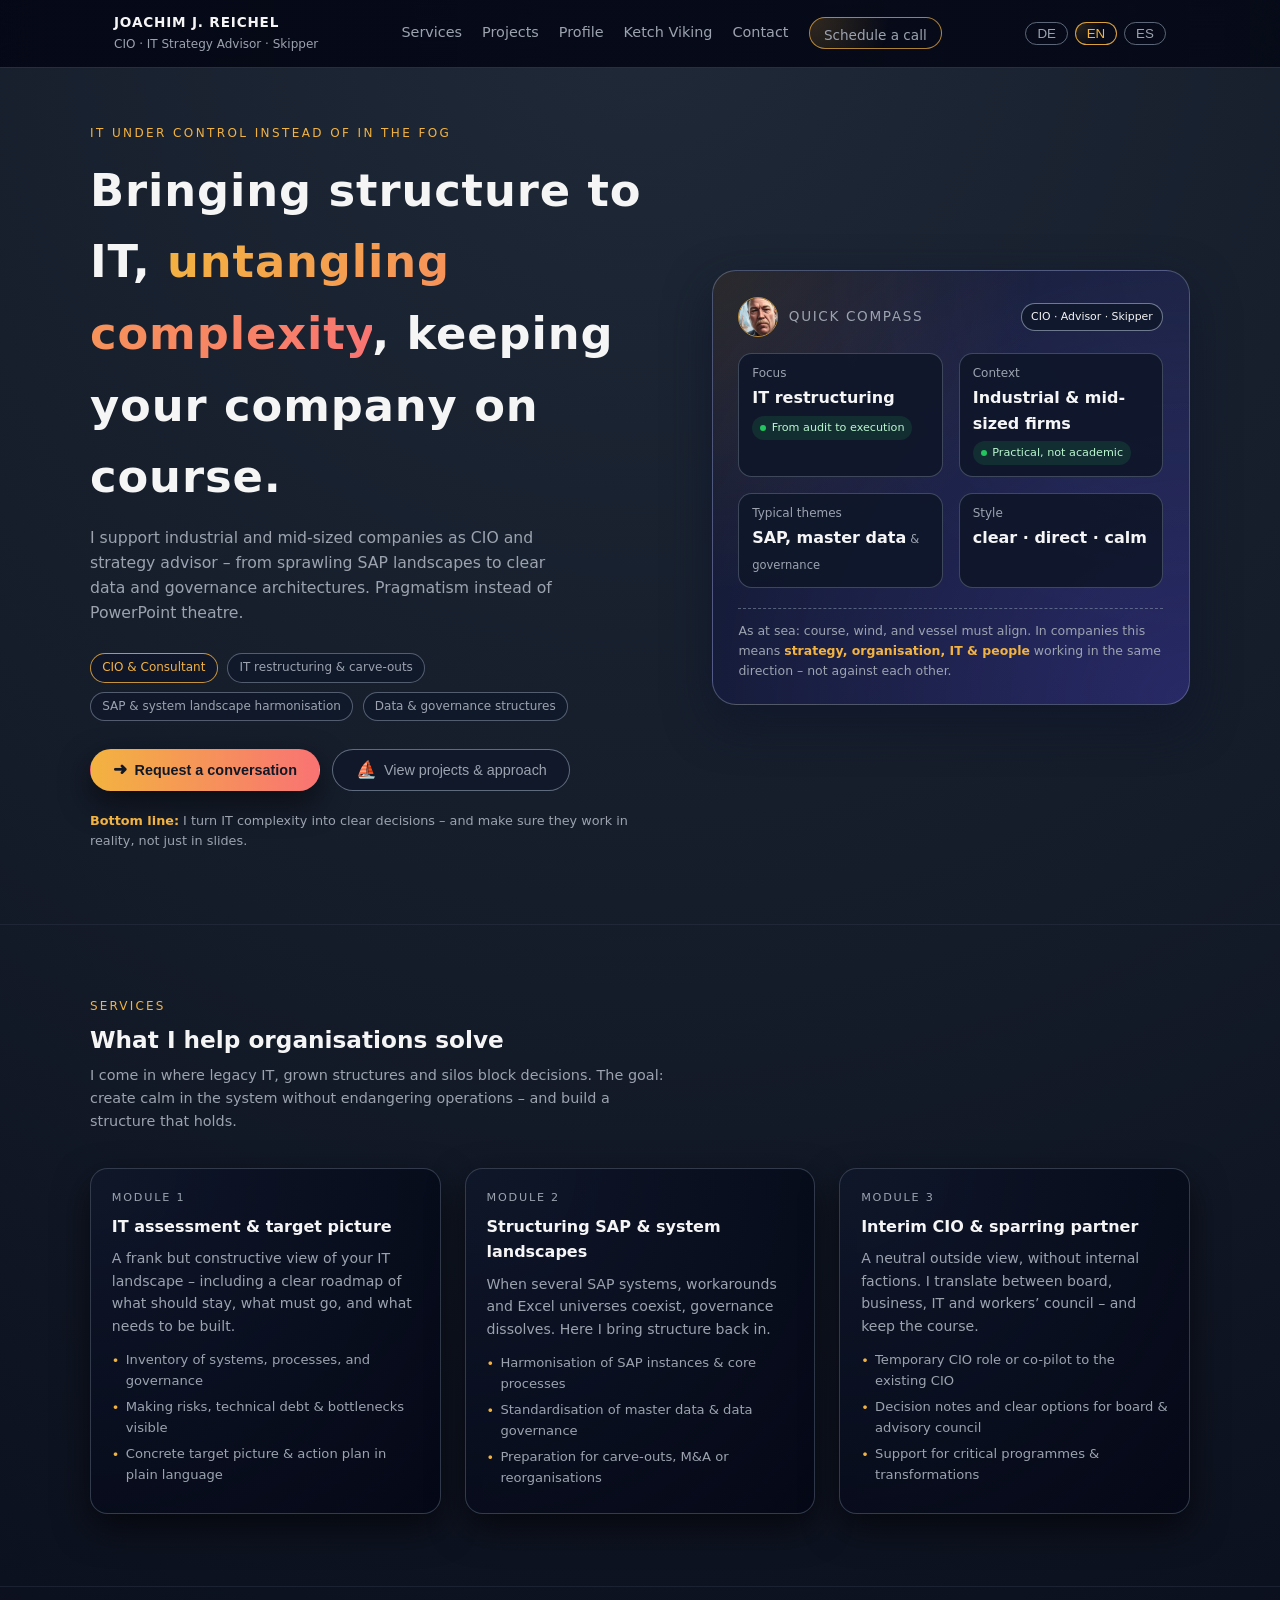
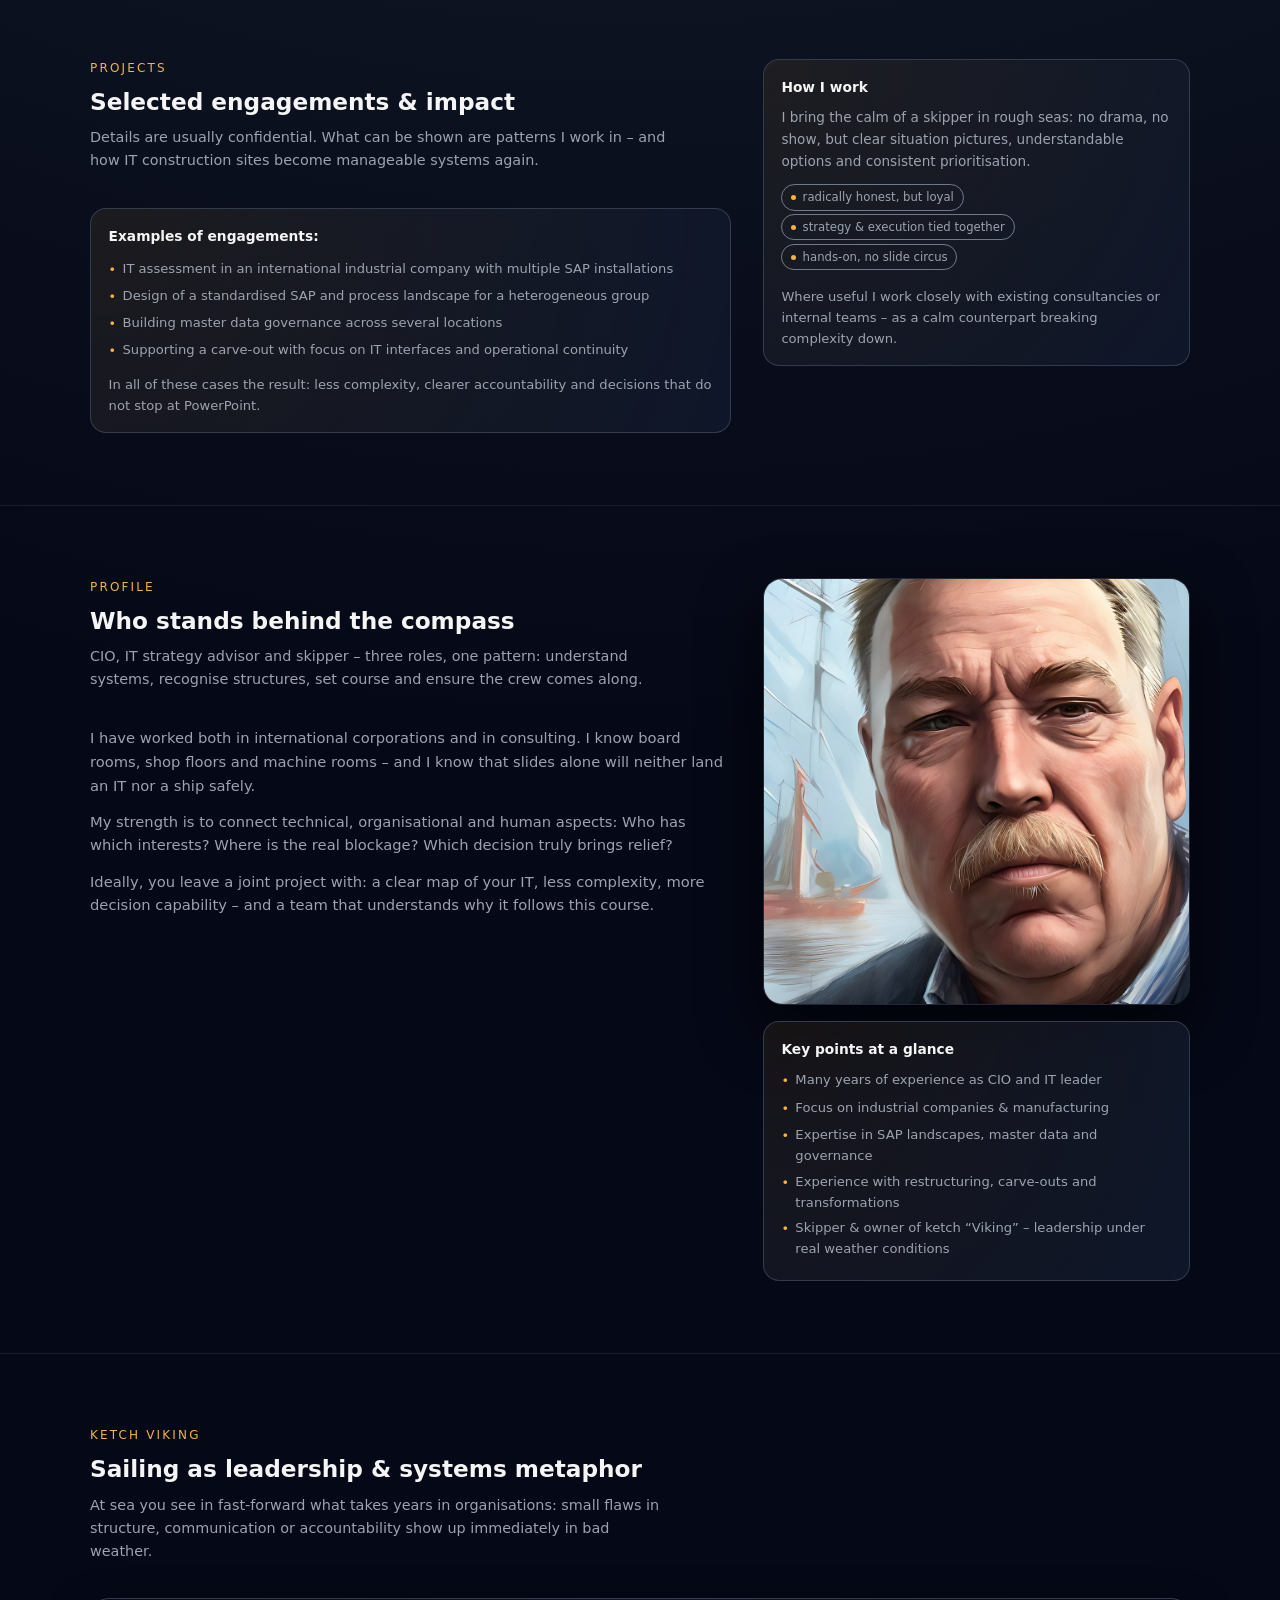
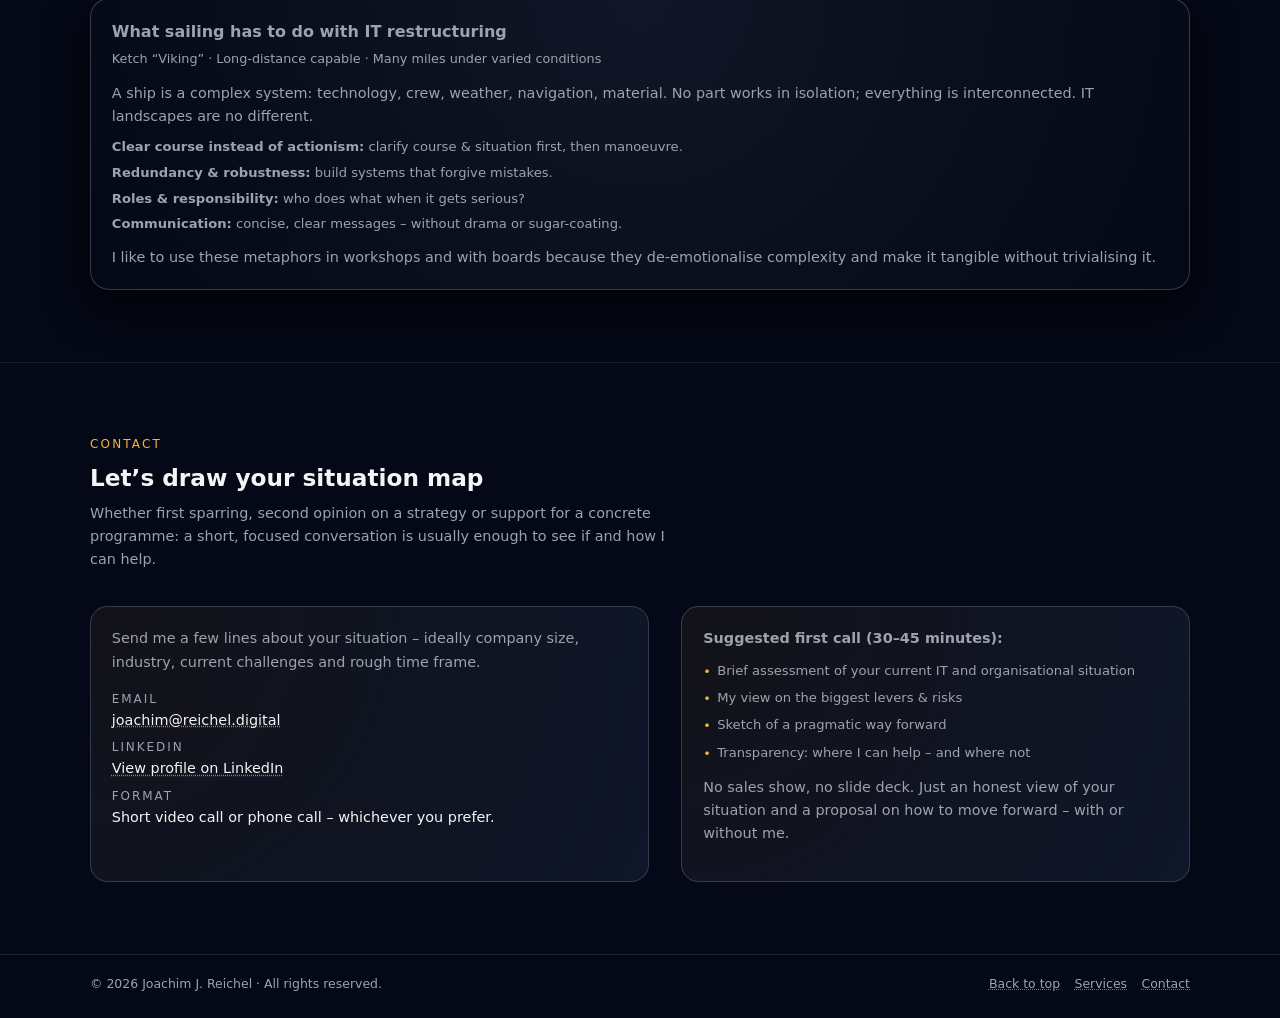
==== commit b92b9ee0: "Portrait, mobile Nav, Professionalität & UX-Verbesserungen - Portrait (portrait.jpg) in Profil-Sekti" ====
--- a/index.html
+++ b/index.html
@@ -703,6 +703,75 @@
         .lang-block.active {
             display: block;
         }
+
+        /* Portrait */
+        .portrait-img {
+            width: 100%;
+            border-radius: 1.2rem;
+            object-fit: cover;
+            object-position: 50% 15%;
+            aspect-ratio: 1 / 1;
+            border: 1px solid rgba(148, 163, 184, 0.2);
+            box-shadow: 0 24px 60px rgba(0, 0, 0, 0.65);
+            display: block;
+        }
+
+        .portrait-avatar {
+            width: 40px;
+            height: 40px;
+            border-radius: 50%;
+            object-fit: cover;
+            object-position: 50% 15%;
+            border: 1.5px solid rgba(243, 179, 64, 0.7);
+            flex-shrink: 0;
+        }
+
+        /* Karten-Hover */
+        .card {
+            transition: transform 0.18s ease-out, box-shadow 0.18s ease-out;
+        }
+        .card:hover {
+            transform: translateY(-4px);
+            box-shadow: 0 24px 55px rgba(0, 0, 0, 0.78);
+        }
+
+        /* Sanftes Scrollen */
+        html {
+            scroll-behavior: smooth;
+        }
+
+        /* Trennlinie zwischen Sections */
+        .section + .section {
+            border-top: 1px solid rgba(55, 65, 81, 0.35);
+        }
+
+        /* Mobile Nav – aufgeklappter Zustand */
+        @media (max-width: 768px) {
+            .nav {
+                position: relative;
+            }
+
+            .nav-links.open {
+                display: flex;
+                flex-direction: column;
+                align-items: flex-start;
+                gap: 0.65rem;
+                position: absolute;
+                left: 0;
+                right: 0;
+                top: 100%;
+                padding: 0.85rem 1.25rem 1.1rem;
+                background: rgba(5, 8, 22, 0.98);
+                border-bottom: 1px solid rgba(55, 65, 81, 0.7);
+                backdrop-filter: blur(18px);
+                z-index: 30;
+            }
+
+            .nav-toggle {
+                cursor: pointer;
+                user-select: none;
+            }
+        }
     </style>
 </head>
 <body>
@@ -722,9 +791,7 @@
                     <a href="#about-de">Profil</a>
                     <a href="#sailing-de">Ketch&nbsp;Viking</a>
                     <a href="#contact-de">Kontakt</a>
-                    <button class="nav-cta" onclick="document.getElementById('contact-de').scrollIntoView({behavior:'smooth'})">
-                        Unverbindlich sprechen
-                    </button>
+                    <a href="#contact-de" class="nav-cta">Unverbindlich sprechen</a>
                 </nav>
                 <div class="nav-lang-switcher">
     			<button class="active" onclick="setLanguage('de')">DE</button>
@@ -775,7 +842,8 @@
 
                     <aside class="hero-panel" aria-label="Kurzprofil & Kennzahlen">
                         <div class="hero-panel-header">
-                            <div>
+                            <div style="display:flex;align-items:center;gap:0.65rem;">
+                                <img src="portrait.jpg" alt="Joachim J. Reichel" class="portrait-avatar" />
                                 <div class="hero-panel-title">Kurzer Kompass</div>
                             </div>
                             <div class="hero-panel-chip">CIO · Berater · Skipper</div>
@@ -963,7 +1031,8 @@
                     </div>
 
                     <aside>
-                        <div class="pill-block">
+                        <img src="portrait.jpg" alt="Joachim J. Reichel – CIO & IT-Strategieberater" class="portrait-img" loading="lazy" />
+                        <div class="pill-block" style="margin-top:1rem;">
                             <p style="margin-bottom:0.6rem;"><strong>Stichworte in Kurzform</strong></p>
                             <ul class="card-list">
                                 <li>Langjährige Erfahrung als CIO und IT-Verantwortlicher</li>
@@ -1096,9 +1165,7 @@
                     <a href="#about-en">Profile</a>
                     <a href="#sailing-en">Ketch&nbsp;Viking</a>
                     <a href="#contact-en">Contact</a>
-                    <button class="nav-cta" onclick="document.getElementById('contact-en').scrollIntoView({behavior:'smooth'})">
-                        Schedule a call
-                    </button>
+                    <a href="#contact-en" class="nav-cta">Schedule a call</a>
                 </nav>
                 <div class="nav-lang-switcher">
     			<button onclick="setLanguage('de')">DE</button>
@@ -1149,7 +1216,8 @@
 
                     <aside class="hero-panel" aria-label="Profile & key topics">
                         <div class="hero-panel-header">
-                            <div>
+                            <div style="display:flex;align-items:center;gap:0.65rem;">
+                                <img src="portrait.jpg" alt="Joachim J. Reichel" class="portrait-avatar" />
                                 <div class="hero-panel-title">Quick compass</div>
                             </div>
                             <div class="hero-panel-chip">CIO · Advisor · Skipper</div>
@@ -1337,7 +1405,8 @@
                     </div>
 
                     <aside>
-                        <div class="pill-block">
+                        <img src="portrait.jpg" alt="Joachim J. Reichel – CIO & IT Strategy Advisor" class="portrait-img" loading="lazy" />
+                        <div class="pill-block" style="margin-top:1rem;">
                             <p style="margin-bottom:0.6rem;"><strong>Key points at a glance</strong></p>
                             <ul class="card-list">
                                 <li>Many years of experience as CIO and IT leader</li>
@@ -1469,9 +1538,7 @@
                     <a href="#about-es">Perfil</a>
                     <a href="#sailing-es">Ketch&nbsp;Viking</a>
                     <a href="#contact-es">Contacto</a>
-                    <button class="nav-cta" onclick="document.getElementById('contact-es').scrollIntoView({behavior:'smooth'})">
-                        Solicitar llamada
-                    </button>
+                    <a href="#contact-es" class="nav-cta">Solicitar llamada</a>
                 </nav>
                 <div class="nav-lang-switcher">
                     <button onclick="setLanguage('de')">DE</button>
@@ -1522,7 +1589,10 @@
 
                     <aside class="hero-panel">
                         <div class="hero-panel-header">
-                            <div class="hero-panel-title">Brújula rápida</div>
+                            <div style="display:flex;align-items:center;gap:0.65rem;">
+                                <img src="portrait.jpg" alt="Joachim J. Reichel" class="portrait-avatar" />
+                                <div class="hero-panel-title">Brújula rápida</div>
+                            </div>
                             <div class="hero-panel-chip">CIO · Asesor · Skipper</div>
                         </div>
 
@@ -1706,7 +1776,8 @@
                     </div>
 
                     <aside>
-                        <div class="pill-block">
+                        <img src="portrait.jpg" alt="Joachim J. Reichel – CIO & Asesor de Estrategia TI" class="portrait-img" loading="lazy" />
+                        <div class="pill-block" style="margin-top:1rem;">
                             <p><strong>Puntos clave</strong></p>
                             <ul class="card-list">
                                 <li>Amplia experiencia como CIO y líder TI</li>
@@ -1830,32 +1901,48 @@
     </div>
 </div>
 <script>
-    // Jahr in beiden Footern setzen
+    // Jahr in allen Footern setzen
     document.querySelectorAll('.year').forEach(el => {
         el.textContent = new Date().getFullYear();
     });
 
     function setLanguage(lang) {
-    const blocks = ['de', 'en', 'es'];
-
-    blocks.forEach(code => {
-        const el = document.getElementById('lang-' + code);
-        if (el) el.classList.remove('active');
+        const blocks = ['de', 'en', 'es'];
+
+        blocks.forEach(code => {
+            const el = document.getElementById('lang-' + code);
+            if (el) el.classList.remove('active');
+        });
+
+        const activeBlock = document.getElementById('lang-' + lang);
+        if (activeBlock) activeBlock.classList.add('active');
+
+        // Buttons visuell umschalten
+        document.querySelectorAll('.nav-lang-switcher button').forEach(btn => {
+            btn.classList.remove('active');
+            if (btn.textContent.trim() === lang.toUpperCase()) {
+                btn.classList.add('active');
+            }
+        });
+
+        // Offene mobile Navs schließen
+        document.querySelectorAll('.nav-links').forEach(nl => nl.classList.remove('open'));
+
+        window.scrollTo({ top: 0, behavior: 'smooth' });
+    }
+
+    // Mobile Navigation
+    document.querySelectorAll('.nav-toggle').forEach(toggle => {
+        toggle.addEventListener('click', () => {
+            const navLinks = toggle.closest('.nav').querySelector('.nav-links');
+            if (navLinks) navLinks.classList.toggle('open');
+        });
     });
 
-    const activeBlock = document.getElementById('lang-' + lang);
-    if (activeBlock) activeBlock.classList.add('active');
-
-    // Buttons visuell umschalten
-    document.querySelectorAll('.nav-lang-switcher button').forEach(btn => {
-        btn.classList.remove('active');
-        if (btn.textContent.trim() === lang.toUpperCase()) {
-            btn.classList.add('active');
-        }
-    });
-
-    window.scrollTo({ top: 0, behavior: 'smooth' });
-}
+    // Browsersprache erkennen, Fallback Deutsch
+    const browserLang = (navigator.language || '').split('-')[0].toLowerCase();
+    const supported = ['de', 'en', 'es'];
+    setLanguage(supported.includes(browserLang) ? browserLang : 'de');
 </script>
 </body>
 </html>
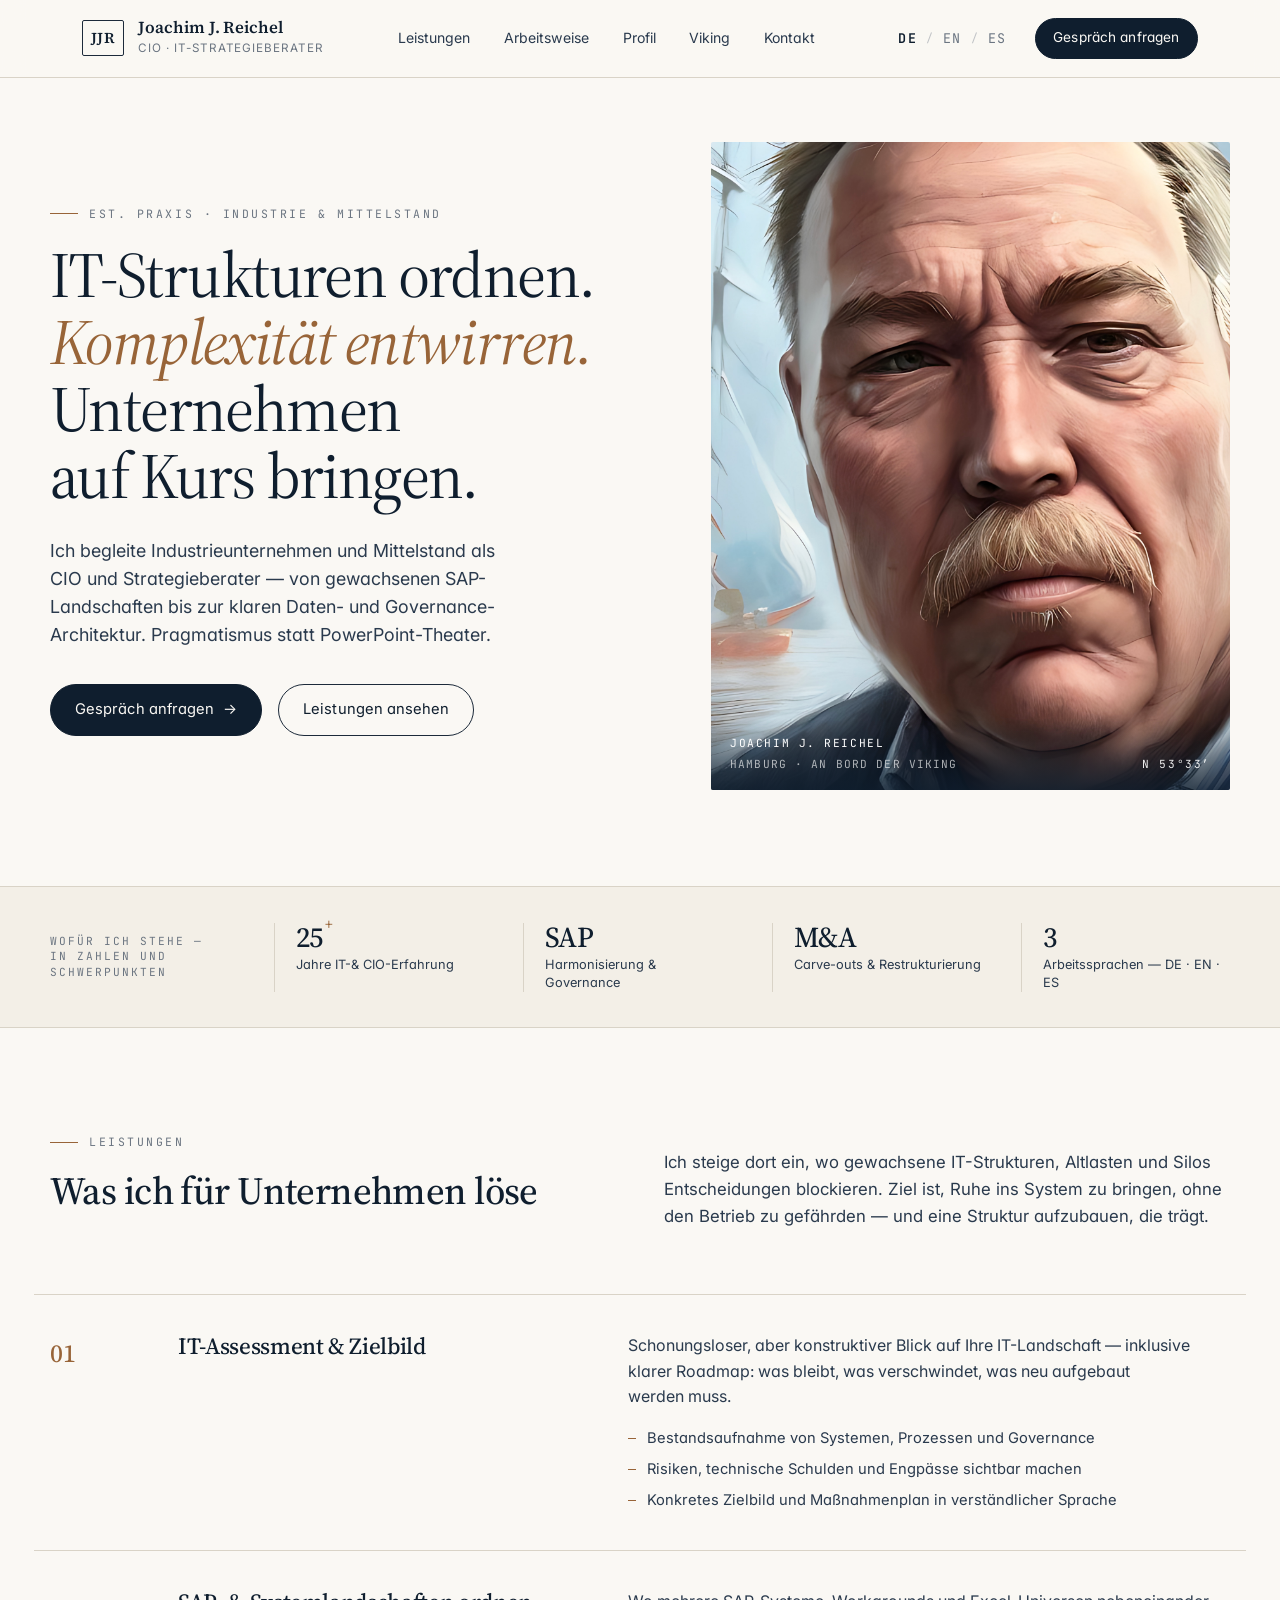
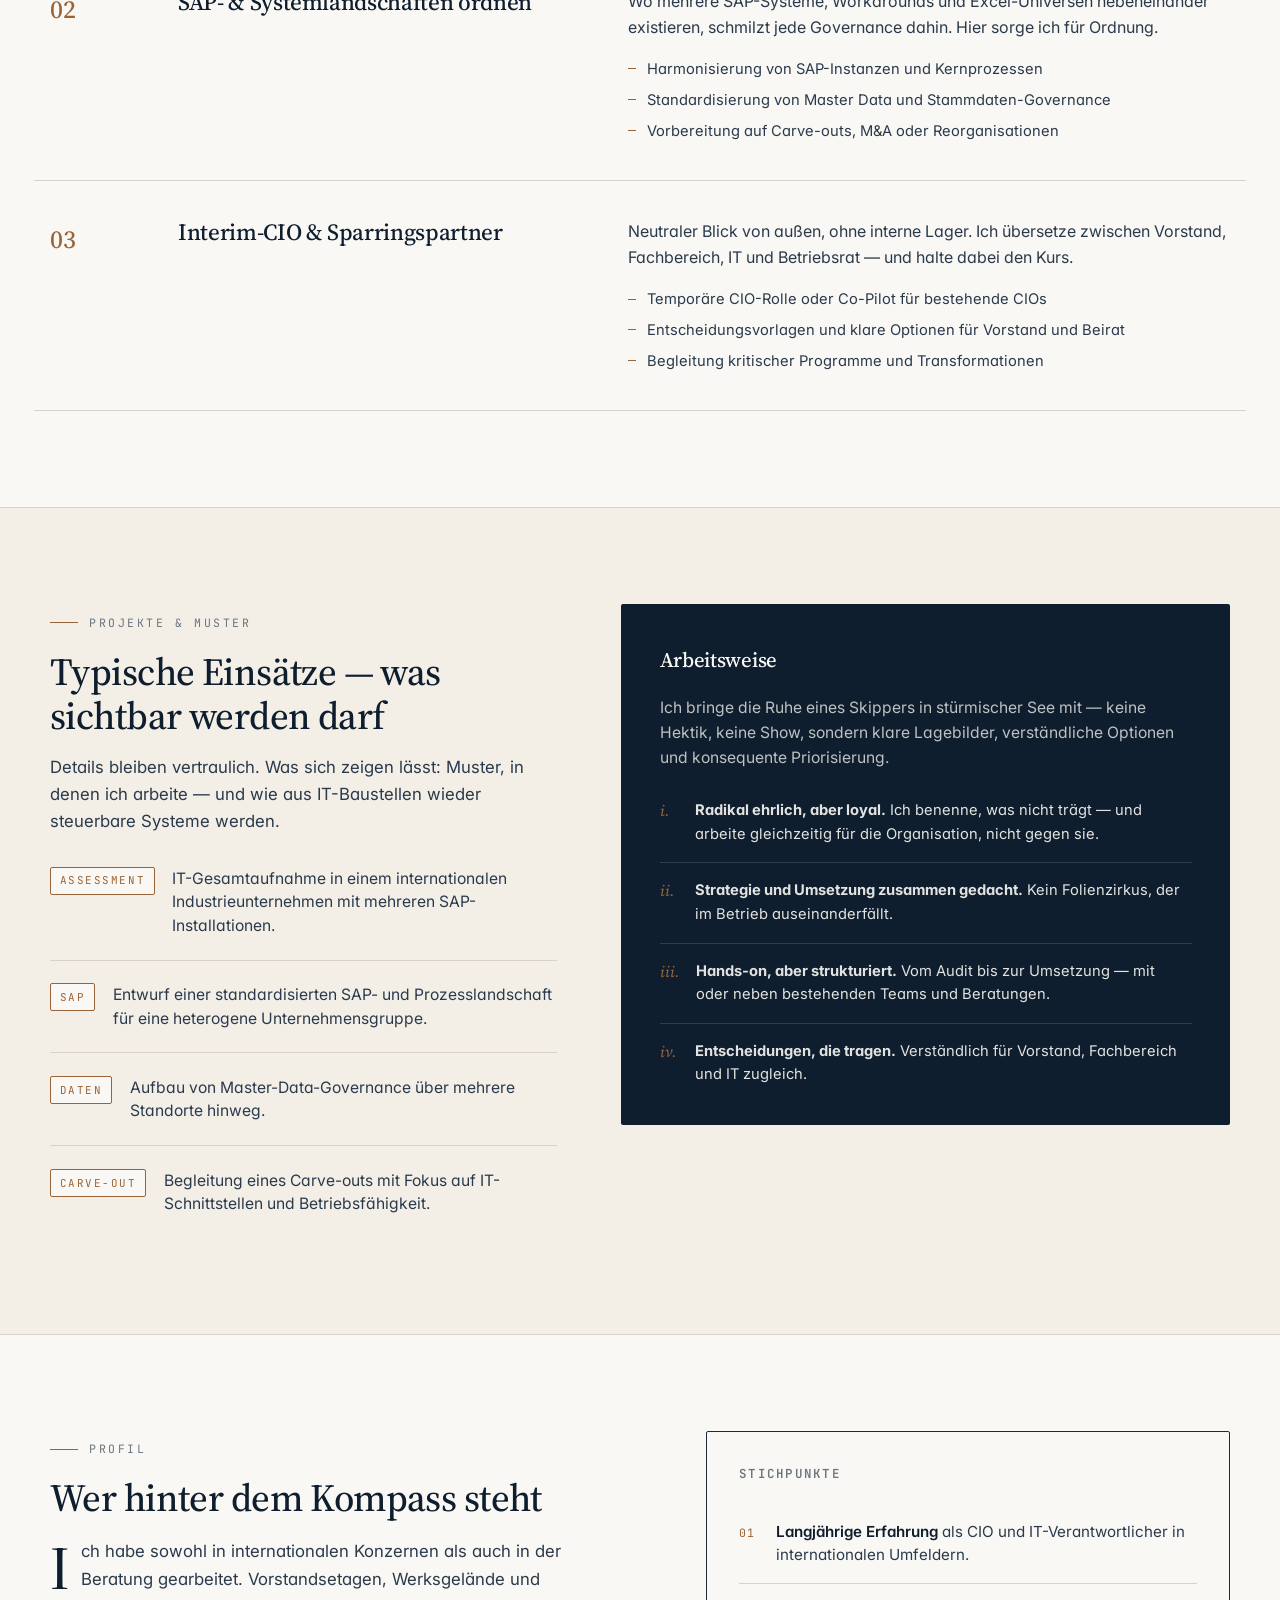
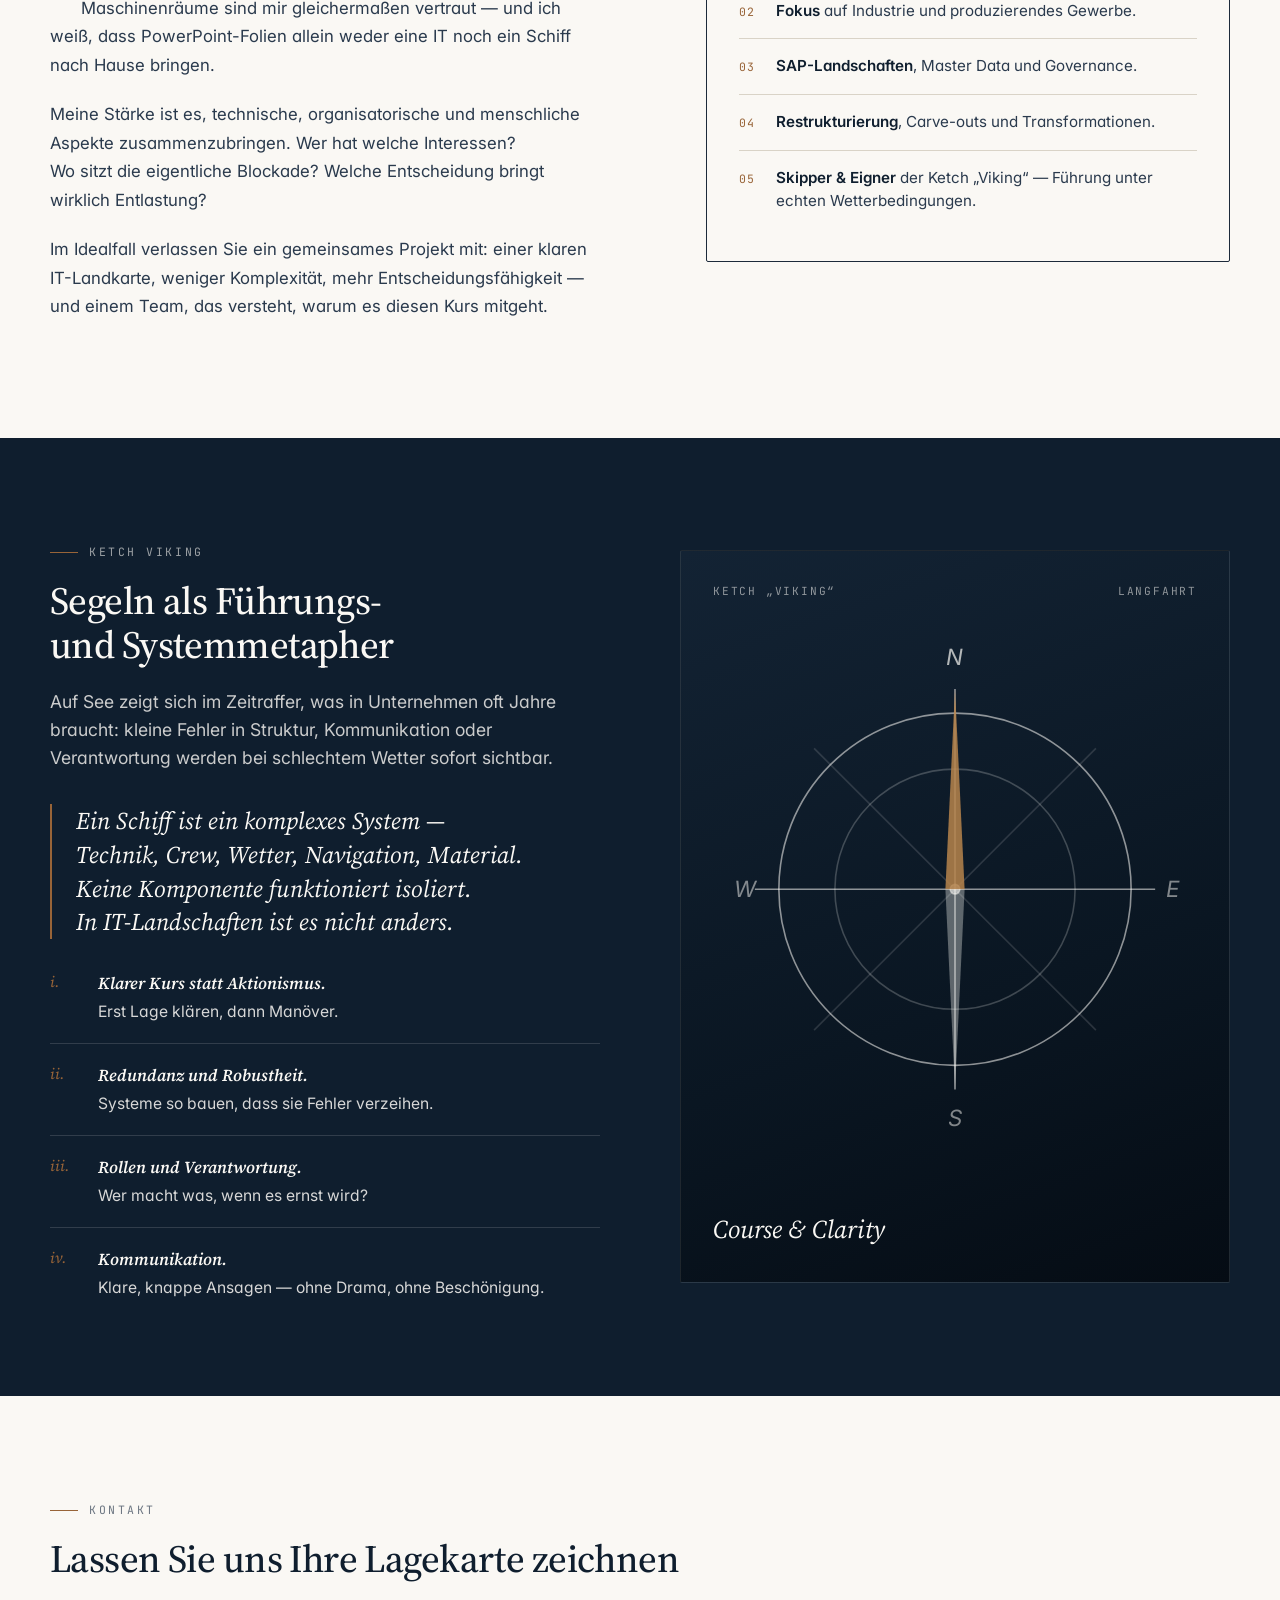
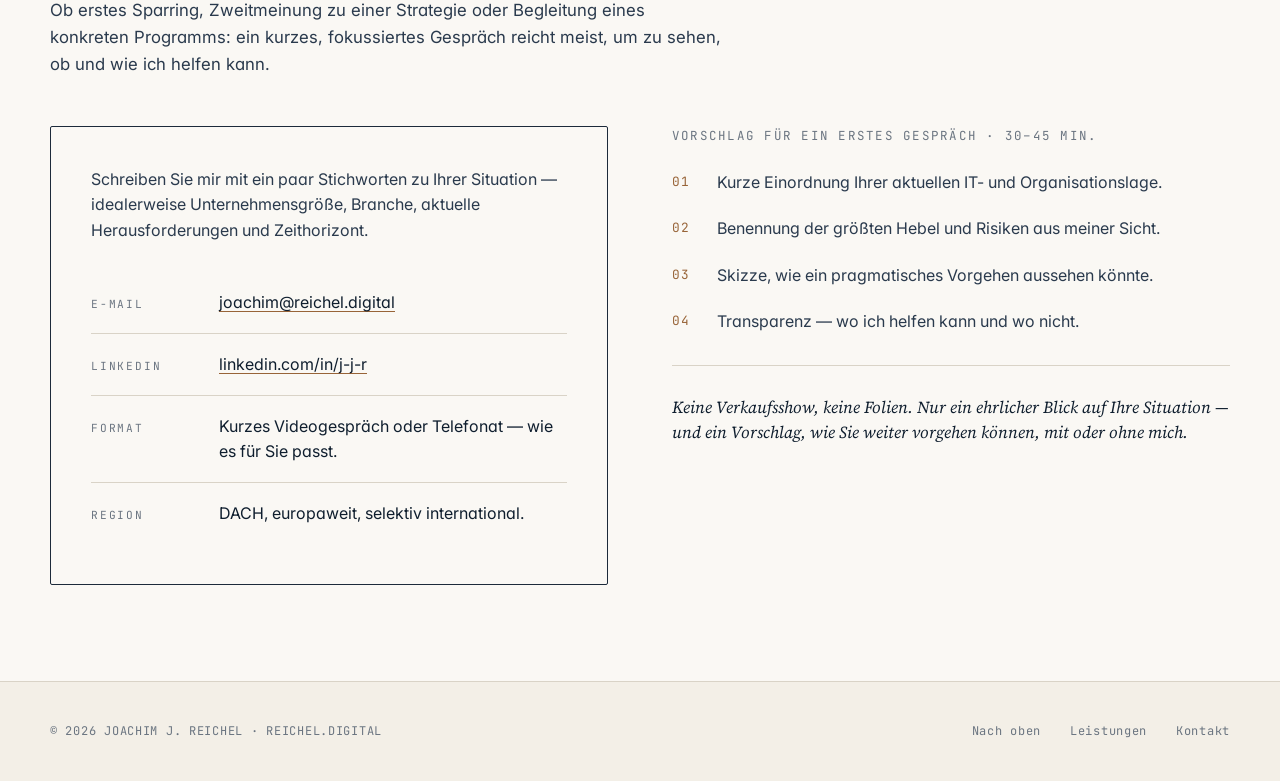
==== commit 7560796b: ".gitignore hinzugefügt, styles.css und index.html aktualisiert" ====
--- a/index.html
+++ b/index.html
@@ -1,1948 +1,876 @@
 <!DOCTYPE html>
 <html lang="de">
 <head>
-    <meta charset="UTF-8">
-    <title>Joachim J. Reichel – CIO & IT-Strategieberater</title>
-    <meta name="viewport" content="width=device-width, initial-scale=1">
-    <meta name="description" content="Joachim J. Reichel – CIO, IT-Strategieberater und Skipper. IT-Restrukturierung, SAP-Harmonisierung, Daten- & Governance-Architektur – pragmatisch, klar, umsetzbar.">
-    <style>
-        :root {
-            --bg: #050816;
-            --bg-alt: #0d1020;
-            --accent: #f3b340;
-            --accent-soft: rgba(243, 179, 64, 0.12);
-            --text: #f5f5f5;
-            --muted: #9ca3af;
-            --border: #1f2933;
-            --danger: #f97373;
-            --max-width: 1100px;
-        }
-
-        * {
-            box-sizing: border-box;
-            margin: 0;
-            padding: 0;
-        }
-
-        body {
-            font-family: system-ui, -apple-system, BlinkMacSystemFont, "Segoe UI", sans-serif;
-            background: radial-gradient(circle at top, #1f2937 0, #050816 55%);
-            color: var(--text);
-            line-height: 1.6;
-            -webkit-font-smoothing: antialiased;
-        }
-
-        a {
-            color: inherit;
-            text-decoration: none;
-        }
-
-        .page {
-            min-height: 100vh;
-            display: flex;
-            flex-direction: column;
-        }
-
-        header {
-            border-bottom: 1px solid rgba(55, 65, 81, 0.7);
-            backdrop-filter: blur(18px);
-            background: linear-gradient(to right, rgba(5, 8, 22, 0.96), rgba(5, 8, 22, 0.88));
-            position: sticky;
-            top: 0;
-            z-index: 20;
-        }
-
-        .nav {
-            max-width: var(--max-width);
-            margin: 0 auto;
-            padding: 0.75rem 1.5rem;
-            display: flex;
-            align-items: center;
-            justify-content: space-between;
-            gap: 1.5rem;
-        }
-
-        .brand {
-            display: flex;
-            flex-direction: column;
-            gap: 0.1rem;
-        }
-
-        .brand-title {
-            font-weight: 600;
-            letter-spacing: 0.06em;
-            font-size: 0.85rem;
-            text-transform: uppercase;
-        }
-
-        .brand-sub {
-            font-size: 0.75rem;
-            color: var(--muted);
-        }
-
-        .nav-links {
-            display: flex;
-            gap: 1.25rem;
-            font-size: 0.9rem;
-            align-items: center;
-        }
-
-        .nav-links a {
-            position: relative;
-            padding-bottom: 0.1rem;
-            color: var(--muted);
-        }
-
-        .nav-links a::after {
-            content: "";
-            position: absolute;
-            left: 0;
-            bottom: -0.15rem;
-            width: 0;
-            height: 2px;
-            background: linear-gradient(to right, var(--accent), #f97373);
-            transition: width 0.22s ease-out;
-        }
-
-        .nav-links a:hover {
-            color: var(--text);
-        }
-
-        .nav-links a:hover::after {
-            width: 100%;
-        }
-
-        .nav-cta {
-            font-size: 0.85rem;
-            padding: 0.4rem 0.9rem;
-            border-radius: 999px;
-            border: 1px solid rgba(243, 179, 64, 0.7);
-            background: radial-gradient(circle at top left, rgba(243, 179, 64, 0.18), transparent 60%);
-            cursor: pointer;
-            transition: transform 0.12s ease-out, box-shadow 0.12s ease-out, background 0.15s ease-out;
-            white-space: nowrap;
-        }
-
-        .nav-cta:hover {
-            transform: translateY(-1px);
-            box-shadow: 0 10px 25px rgba(0, 0, 0, 0.45);
-            background: radial-gradient(circle at top left, rgba(243, 179, 64, 0.27), transparent 60%);
-        }
-
-        .nav-toggle {
-            display: none;
-        }
-
-        /* Sprachumschalter oben rechts */
-        .nav-lang-switcher {
-            display: flex;
-            gap: 0.4rem;
-            font-size: 0.78rem;
-            align-items: center;
-        }
-
-        .nav-lang-switcher button {
-            background: transparent;
-            border-radius: 999px;
-            border: 1px solid rgba(148, 163, 184, 0.6);
-            color: var(--muted);
-            padding: 0.2rem 0.7rem;
-            cursor: pointer;
-            transition: all 0.15s ease-out;
-        }
-
-        .nav-lang-switcher button:hover {
-            border-color: var(--accent);
-            color: var(--text);
-        }
-
-        .nav-lang-switcher button.active {
-            border-color: rgba(243, 179, 64, 0.9);
-            color: var(--accent);
-            background: radial-gradient(circle at top left, rgba(243, 179, 64, 0.16), transparent 60%);
-        }
-
-        main {
-            flex: 1;
-        }
-
-        .section {
-            padding: 4.5rem 1.5rem;
-        }
-
-        .section-inner {
-            max-width: var(--max-width);
-            margin: 0 auto;
-        }
-
-        /* Hero */
-        .hero {
-            padding-top: 3.5rem;
-            padding-bottom: 4.5rem;
-        }
-
-        .hero-grid {
-            display: grid;
-            grid-template-columns: minmax(0, 3fr) minmax(0, 2.5fr);
-            gap: 3rem;
-            align-items: center;
-        }
-
-        .eyebrow {
-            text-transform: uppercase;
-            letter-spacing: 0.2em;
-            font-size: 0.75rem;
-            color: var(--accent);
-            margin-bottom: 0.75rem;
-        }
-
-        .hero-title {
-            font-size: clamp(2.1rem, 4vw, 2.8rem);
-            font-weight: 650;
-            letter-spacing: 0.02em;
-            margin-bottom: 0.75rem;
-        }
-
-        .hero-highlight {
-            background: linear-gradient(120deg, var(--accent), #f97373);
-            -webkit-background-clip: text;
-            color: transparent;
-        }
-
-        .hero-sub {
-            font-size: 0.98rem;
-            color: var(--muted);
-            max-width: 30rem;
-            margin-bottom: 1.75rem;
-        }
-
-        .hero-badges {
-            display: flex;
-            flex-wrap: wrap;
-            gap: 0.6rem;
-            margin-bottom: 1.75rem;
-        }
-
-        .badge {
-            font-size: 0.75rem;
-            padding: 0.25rem 0.7rem;
-            border-radius: 999px;
-            border: 1px solid rgba(148, 163, 184, 0.5);
-            background: rgba(15, 23, 42, 0.7);
-            color: var(--muted);
-        }
-
-        .badge-strong {
-            border-color: rgba(243, 179, 64, 0.8);
-            background: rgba(15, 23, 42, 0.9);
-            color: var(--accent);
-        }
-
-        .hero-actions {
-            display: flex;
-            flex-wrap: wrap;
-            gap: 0.75rem;
-        }
-
-        .btn {
-            border-radius: 999px;
-            padding: 0.7rem 1.4rem;
-            font-size: 0.9rem;
-            border: 1px solid transparent;
-            cursor: pointer;
-            display: inline-flex;
-            align-items: center;
-            gap: 0.45rem;
-            transition: transform 0.12s ease-out, box-shadow 0.12s ease-out, background 0.15s ease-out, border-color 0.15s ease-out;
-        }
-
-        .btn-primary {
-            background: linear-gradient(to right, var(--accent), #f97373);
-            color: #111827;
-            font-weight: 600;
-            box-shadow: 0 12px 30px rgba(0, 0, 0, 0.55);
-        }
-
-        .btn-primary:hover {
-            transform: translateY(-1px);
-            box-shadow: 0 18px 40px rgba(0, 0, 0, 0.7);
-        }
-
-        .btn-ghost {
-            border-color: rgba(148, 163, 184, 0.6);
-            color: var(--muted);
-            background: rgba(15, 23, 42, 0.75);
-        }
-
-        .btn-ghost:hover {
-            border-color: rgba(243, 179, 64, 0.7);
-            color: var(--text);
-            background: rgba(15, 23, 42, 0.95);
-        }
-
-        .btn span.icon {
-            font-size: 1.05rem;
-            line-height: 1;
-        }
-
-        .hero-meta {
-            margin-top: 1.25rem;
-            font-size: 0.8rem;
-            color: var(--muted);
-        }
-
-        .hero-meta strong {
-            color: var(--accent);
-        }
-
-        .hero-panel {
-            border-radius: 1.5rem;
-            padding: 1.6rem 1.6rem 1.4rem;
-            background: radial-gradient(circle at top left, rgba(243, 179, 64, 0.12), transparent 50%),
-                        radial-gradient(circle at bottom right, rgba(79, 70, 229, 0.32), rgba(15, 23, 42, 0.98));
-            border: 1px solid rgba(148, 163, 184, 0.4);
-            box-shadow: 0 18px 45px rgba(15, 23, 42, 0.85);
-            position: relative;
-            overflow: hidden;
-        }
-
-        .hero-panel::after {
-            content: "";
-            position: absolute;
-            inset: 0;
-            background: radial-gradient(circle at top right, rgba(255, 255, 255, 0.12), transparent 60%);
-            mix-blend-mode: soft-light;
-            pointer-events: none;
-        }
-
-        .hero-panel-header {
-            display: flex;
-            justify-content: space-between;
-            align-items: center;
-            margin-bottom: 1rem;
-            position: relative;
-            z-index: 1;
-        }
-
-        .hero-panel-title {
-            font-size: 0.85rem;
-            text-transform: uppercase;
-            letter-spacing: 0.12em;
-            color: var(--muted);
-        }
-
-        .hero-panel-chip {
-            font-size: 0.68rem;
-            padding: 0.25rem 0.6rem;
-            border-radius: 999px;
-            border: 1px solid rgba(148, 163, 184, 0.7);
-            background: rgba(15, 23, 42, 0.85);
-        }
-
-        .hero-panel-body {
-            position: relative;
-            z-index: 1;
-        }
-
-        .metric-grid {
-            display: grid;
-            grid-template-columns: repeat(2, minmax(0, 1fr));
-            gap: 1rem;
-            margin-bottom: 1.3rem;
-        }
-
-        .metric {
-            padding: 0.65rem 0.8rem;
-            border-radius: 0.85rem;
-            border: 1px solid rgba(148, 163, 184, 0.35);
-            background: rgba(15, 23, 42, 0.9);
-        }
-
-        .metric-label {
-            font-size: 0.75rem;
-            color: var(--muted);
-            margin-bottom: 0.1rem;
-        }
-
-        .metric-value {
-            font-size: 1rem;
-            font-weight: 600;
-        }
-
-        .metric-value span {
-            font-size: 0.72rem;
-            font-weight: 400;
-            color: var(--muted);
-            margin-left: 0.25rem;
-        }
-
-        .metric-pill {
-            display: inline-flex;
-            align-items: center;
-            gap: 0.35rem;
-            margin-top: 0.3rem;
-            font-size: 0.7rem;
-            padding: 0.2rem 0.5rem;
-            border-radius: 999px;
-            background: rgba(34, 197, 94, 0.13);
-            color: #bbf7d0;
-        }
-
-        .metric-pill .dot {
-            width: 6px;
-            height: 6px;
-            border-radius: 999px;
-            background: #22c55e;
-        }
-
-        .hero-panel-footer {
-            font-size: 0.78rem;
-            color: var(--muted);
-            border-top: 1px dashed rgba(148, 163, 184, 0.5);
-            padding-top: 0.75rem;
-        }
-
-        .hero-panel-footer strong {
-            color: var(--accent);
-        }
-
-        /* Section titles */
-
-        .section-header {
-            margin-bottom: 2.2rem;
-        }
-
-        .section-kicker {
-            text-transform: uppercase;
-            letter-spacing: 0.18em;
-            font-size: 0.75rem;
-            color: var(--accent);
-            margin-bottom: 0.3rem;
-        }
-
-        .section-title {
-            font-size: 1.45rem;
-            font-weight: 600;
-            margin-bottom: 0.4rem;
-        }
-
-        .section-sub {
-            font-size: 0.9rem;
-            color: var(--muted);
-            max-width: 36rem;
-        }
-
-        /* Services */
-
-        .cards-grid {
-            display: grid;
-            grid-template-columns: repeat(3, minmax(0, 1fr));
-            gap: 1.5rem;
-        }
-
-        .card {
-            border-radius: 1.1rem;
-            border: 1px solid rgba(55, 65, 81, 0.9);
-            background: radial-gradient(circle at top left, rgba(15, 23, 42, 0.9), rgba(5, 8, 22, 0.98));
-            padding: 1.25rem 1.3rem;
-            box-shadow: 0 14px 35px rgba(0, 0, 0, 0.6);
-        }
-
-        .card-tag {
-            font-size: 0.7rem;
-            text-transform: uppercase;
-            letter-spacing: 0.16em;
-            color: var(--muted);
-            margin-bottom: 0.4rem;
-        }
-
-        .card-title {
-            font-size: 1rem;
-            font-weight: 550;
-            margin-bottom: 0.5rem;
-        }
-
-        .card-body {
-            font-size: 0.88rem;
-            color: var(--muted);
-            margin-bottom: 0.75rem;
-        }
-
-        .card-list {
-            list-style: none;
-            font-size: 0.82rem;
-            color: var(--muted);
-        }
-
-        .card-list li {
-            display: flex;
-            align-items: flex-start;
-            gap: 0.4rem;
-            margin-bottom: 0.3rem;
-        }
-
-        .card-list li::before {
-            content: "•";
-            font-size: 0.8rem;
-            color: var(--accent);
-            margin-top: 0.12rem;
-        }
-
-        /* Two-column */
-
-        .two-col {
-            display: grid;
-            grid-template-columns: minmax(0, 3fr) minmax(0, 2fr);
-            gap: 2rem;
-            align-items: flex-start;
-        }
-
-        .pill-block {
-            border-radius: 1rem;
-            padding: 1rem 1.1rem;
-            background: radial-gradient(circle at top left, rgba(243, 179, 64, 0.08), rgba(15, 23, 42, 0.98));
-            border: 1px solid rgba(55, 65, 81, 0.9);
-            font-size: 0.86rem;
-            color: var(--muted);
-        }
-
-        .pill-block strong {
-            color: var(--text);
-        }
-
-        .pill-inline {
-            display: inline-flex;
-            align-items: center;
-            gap: 0.4rem;
-            font-size: 0.73rem;
-            padding: 0.18rem 0.55rem;
-            border-radius: 999px;
-            border: 1px solid rgba(148, 163, 184, 0.7);
-            margin-right: 0.4rem;
-            margin-bottom: 0.2rem;
-        }
-
-        .pill-inline span.dot {
-            width: 5px;
-            height: 5px;
-            border-radius: 999px;
-            background: var(--accent);
-        }
-
-        .muted-inline {
-            font-size: 0.82rem;
-            color: var(--muted);
-            margin-top: 0.75rem;
-        }
-
-        /* Sailing */
-
-        .sailing-card {
-            border-radius: 1.2rem;
-            padding: 1.25rem 1.3rem;
-            border: 1px solid rgba(55, 65, 81, 0.9);
-            background: radial-gradient(circle at top, rgba(17, 24, 39, 0.95), rgba(5, 8, 22, 1));
-            box-shadow: 0 16px 40px rgba(0, 0, 0, 0.7);
-            font-size: 0.9rem;
-            color: var(--muted);
-        }
-
-        .sailing-title {
-            font-size: 1rem;
-            font-weight: 550;
-            margin-bottom: 0.3rem;
-        }
-
-        .sailing-meta {
-            font-size: 0.8rem;
-            margin-bottom: 0.75rem;
-            color: var(--muted);
-        }
-
-        .sailing-list {
-            list-style: none;
-            margin-top: 0.5rem;
-            font-size: 0.82rem;
-        }
-
-        .sailing-list li {
-            margin-bottom: 0.3rem;
-        }
-
-        /* Contact */
-
-        .contact-grid {
-            display: grid;
-            grid-template-columns: minmax(0, 2.2fr) minmax(0, 2fr);
-            gap: 2rem;
-        }
-
-        .contact-box {
-            border-radius: 1.1rem;
-            padding: 1.25rem 1.3rem;
-            background: radial-gradient(circle at top left, rgba(243, 179, 64, 0.06), rgba(15, 23, 42, 0.98));
-            border: 1px solid rgba(55, 65, 81, 0.9);
-        }
-
-        .contact-box p {
-            font-size: 0.9rem;
-            color: var(--muted);
-            margin-bottom: 1rem;
-        }
-
-        .contact-item {
-            font-size: 0.86rem;
-            margin-bottom: 0.4rem;
-        }
-
-        .contact-label {
-            font-size: 0.75rem;
-            text-transform: uppercase;
-            letter-spacing: 0.16em;
-            color: var(--muted);
-        }
-
-        .contact-value {
-            font-size: 0.9rem;
-        }
-
-        .contact-value a {
-            text-decoration: underline;
-            text-decoration-style: dotted;
-            text-decoration-color: rgba(148, 163, 184, 0.8);
-        }
-
-        footer {
-            border-top: 1px solid rgba(31, 41, 55, 0.9);
-            padding: 1.2rem 1.5rem 1.5rem;
-            font-size: 0.78rem;
-            color: var(--muted);
-        }
-
-        .footer-inner {
-            max-width: var(--max-width);
-            margin: 0 auto;
-            display: flex;
-            justify-content: space-between;
-            align-items: center;
-            gap: 1rem;
-            flex-wrap: wrap;
-        }
-
-        .footer-links {
-            display: flex;
-            gap: 0.9rem;
-            flex-wrap: wrap;
-        }
-
-        .footer-links a {
-            text-decoration: underline;
-            text-decoration-style: dotted;
-            text-decoration-color: rgba(148, 163, 184, 0.7);
-        }
-
-        /* Responsive */
-
-        @media (max-width: 900px) {
-            .hero-grid,
-            .two-col,
-            .cards-grid,
-            .contact-grid {
-                grid-template-columns: minmax(0, 1fr);
-            }
-
-            .cards-grid {
-                gap: 1.1rem;
-            }
-
-            .hero {
-                padding-top: 2.5rem;
-            }
-        }
-
-        @media (max-width: 768px) {
-            .nav {
-                padding-inline: 1rem;
-            }
-
-            .nav-links {
-                display: none;
-            }
-
-            .nav-toggle {
-                display: block;
-                font-size: 1.3rem;
-                cursor: default;
-                color: var(--muted);
-            }
-
-            .hero {
-                padding-inline: 1.1rem;
-            }
-
-            .section {
-                padding-inline: 1.1rem;
-            }
-        }
-
-        @media (max-width: 480px) {
-            .hero-actions {
-                flex-direction: column;
-                align-items: flex-start;
-            }
-
-            .hero-panel {
-                margin-top: 1rem;
-            }
-        }
-
-        /* Sprachcontainer */
-        .lang-block {
-            display: none;
-        }
-        .lang-block.active {
-            display: block;
-        }
-
-        /* Portrait */
-        .portrait-img {
-            width: 100%;
-            border-radius: 1.2rem;
-            object-fit: cover;
-            object-position: 50% 15%;
-            aspect-ratio: 1 / 1;
-            border: 1px solid rgba(148, 163, 184, 0.2);
-            box-shadow: 0 24px 60px rgba(0, 0, 0, 0.65);
-            display: block;
-        }
-
-        .portrait-avatar {
-            width: 40px;
-            height: 40px;
-            border-radius: 50%;
-            object-fit: cover;
-            object-position: 50% 15%;
-            border: 1.5px solid rgba(243, 179, 64, 0.7);
-            flex-shrink: 0;
-        }
-
-        /* Karten-Hover */
-        .card {
-            transition: transform 0.18s ease-out, box-shadow 0.18s ease-out;
-        }
-        .card:hover {
-            transform: translateY(-4px);
-            box-shadow: 0 24px 55px rgba(0, 0, 0, 0.78);
-        }
-
-        /* Sanftes Scrollen */
-        html {
-            scroll-behavior: smooth;
-        }
-
-        /* Trennlinie zwischen Sections */
-        .section + .section {
-            border-top: 1px solid rgba(55, 65, 81, 0.35);
-        }
-
-        /* Mobile Nav – aufgeklappter Zustand */
-        @media (max-width: 768px) {
-            .nav {
-                position: relative;
-            }
-
-            .nav-links.open {
-                display: flex;
-                flex-direction: column;
-                align-items: flex-start;
-                gap: 0.65rem;
-                position: absolute;
-                left: 0;
-                right: 0;
-                top: 100%;
-                padding: 0.85rem 1.25rem 1.1rem;
-                background: rgba(5, 8, 22, 0.98);
-                border-bottom: 1px solid rgba(55, 65, 81, 0.7);
-                backdrop-filter: blur(18px);
-                z-index: 30;
-            }
-
-            .nav-toggle {
-                cursor: pointer;
-                user-select: none;
-            }
-        }
-    </style>
+<meta charset="UTF-8" />
+<title>Joachim J. Reichel — CIO & IT-Strategieberater</title>
+<meta name="viewport" content="width=device-width, initial-scale=1" />
+<meta name="description" content="Joachim J. Reichel — CIO und IT-Strategieberater für Industrie und Mittelstand. IT-Restrukturierung, SAP-Harmonisierung, Daten & Governance. Pragmatisch, klar, umsetzbar." />
+<link rel="preconnect" href="https://fonts.googleapis.com" />
+<link rel="preconnect" href="https://fonts.gstatic.com" crossorigin />
+<link href="https://fonts.googleapis.com/css2?family=Inter:wght@400;500;600&family=JetBrains+Mono:wght@400;500&family=Source+Serif+4:ital,opsz,wght@0,8..60,400;0,8..60,500;0,8..60,600;1,8..60,400;1,8..60,500&display=swap" rel="stylesheet" />
+<link rel="stylesheet" href="styles.css" />
 </head>
 <body>
 
-<!-- DEUTSCH -->
-<div id="lang-de" class="lang-block active">
-    <div class="page">
-        <header>
-            <div class="nav">
-                <div class="brand">
-                    <div class="brand-title">Joachim&nbsp;J.&nbsp;Reichel</div>
-                    <div class="brand-sub">CIO · IT-Strategieberater · Skipper</div>
-                </div>
-                <nav class="nav-links">
-                    <a href="#services-de">Leistungen</a>
-                    <a href="#projects-de">Projekte</a>
-                    <a href="#about-de">Profil</a>
-                    <a href="#sailing-de">Ketch&nbsp;Viking</a>
-                    <a href="#contact-de">Kontakt</a>
-                    <a href="#contact-de" class="nav-cta">Unverbindlich sprechen</a>
-                </nav>
-                <div class="nav-lang-switcher">
-    			<button class="active" onclick="setLanguage('de')">DE</button>
-  			<button onclick="setLanguage('en')">EN</button>
-   			<button onclick="setLanguage('es')">ES</button>
-		</div>
-                <div class="nav-toggle">☰</div>
-            </div>
-        </header>
-
-        <main>
-            <!-- HERO -->
-            <section class="hero section" id="home-de">
-                <div class="section-inner hero-grid">
-                    <div>
-                        <div class="eyebrow">IT im Griff statt im Nebel</div>
-                        <h1 class="hero-title">
-                            IT-Strukturen ordnen, <span class="hero-highlight">Komplexität entwirren</span>, Unternehmen auf Kurs bringen.
-                        </h1>
-                        <p class="hero-sub">
-                            Ich begleite Industrieunternehmen und Mittelstand als CIO und Strategieberater – von wild gewachsenen
-                            SAP-Landschaften bis zur klaren Daten- &amp; Governance-Architektur. Pragmatismus statt PowerPoint-Theater.
-                        </p>
-
-                        <div class="hero-badges">
-                            <span class="badge badge-strong">CIO &amp; Unternehmensberater</span>
-                            <span class="badge">IT-Restrukturierung &amp; Carve-outs</span>
-                            <span class="badge">SAP- und Systemlandschaften harmonisieren</span>
-                            <span class="badge">Daten- &amp; Governance-Strukturen</span>
-                        </div>
-
-                        <div class="hero-actions">
-                            <button class="btn btn-primary" onclick="document.getElementById('contact-de').scrollIntoView({behavior:'smooth'})">
-                                <span class="icon">➜</span>
-                                Gespräch anfragen
-                            </button>
-                            <button class="btn btn-ghost" onclick="document.getElementById('projects-de').scrollIntoView({behavior:'smooth'})">
-                                <span class="icon">⛵</span>
-                                Projekte &amp; Arbeitsweise ansehen
-                            </button>
-                        </div>
-
-                        <div class="hero-meta">
-                            <strong>Bottom line:</strong> Ich übersetze IT-Komplexität in klare Entscheidungen – und sorge dafür,
-                            dass sie in der Realität tragen, nicht nur in Slides.
-                        </div>
-                    </div>
-
-                    <aside class="hero-panel" aria-label="Kurzprofil & Kennzahlen">
-                        <div class="hero-panel-header">
-                            <div style="display:flex;align-items:center;gap:0.65rem;">
-                                <img src="portrait.jpg" alt="Joachim J. Reichel" class="portrait-avatar" />
-                                <div class="hero-panel-title">Kurzer Kompass</div>
-                            </div>
-                            <div class="hero-panel-chip">CIO · Berater · Skipper</div>
-                        </div>
-                        <div class="hero-panel-body">
-                            <div class="metric-grid">
-                                <div class="metric">
-                                    <div class="metric-label">Fokus</div>
-                                    <div class="metric-value">IT-Restrukturierung</div>
-                                    <div class="metric-pill">
-                                        <span class="dot"></span>
-                                        <span>Vom Audit zur Umsetzung</span>
-                                    </div>
-                                </div>
-                                <div class="metric">
-                                    <div class="metric-label">Kontext</div>
-                                    <div class="metric-value">Industrie &amp; Mittelstand</div>
-                                    <div class="metric-pill">
-                                        <span class="dot"></span>
-                                        <span>Praxisnah, nicht akademisch</span>
-                                    </div>
-                                </div>
-                                <div class="metric">
-                                    <div class="metric-label">Typische Themen</div>
-                                    <div class="metric-value">SAP, Master Data<span>&amp; Governance</span></div>
-                                </div>
-                                <div class="metric">
-                                    <div class="metric-label">Arbeitsweise</div>
-                                    <div class="metric-value">klar · direkt · ruhig</div>
-                                </div>
-                            </div>
-                            <div class="hero-panel-footer">
-                                Wie auf See: Kurs, Wind und Schiff müssen zusammenpassen. In Unternehmen heißt das:
-                                <strong>Strategie, Organisation, IT &amp; Menschen</strong> arbeiten in dieselbe Richtung – nicht gegeneinander.
-                            </div>
-                        </div>
-                    </aside>
-                </div>
-            </section>
-
-            <!-- SERVICES -->
-            <section class="section" id="services-de">
-                <div class="section-inner">
-                    <div class="section-header">
-                        <div class="section-kicker">Leistungen</div>
-                        <h2 class="section-title">Was ich für Unternehmen löse</h2>
-                        <p class="section-sub">
-                            Ich steige dort ein, wo gewachsene IT-Strukturen, Altlasten und Silos Entscheidungen blockieren. Ziel:
-                            Ruhe ins System bringen, ohne den Betrieb zu gefährden – und eine Struktur aufbauen, die trägt.
-                        </p>
-                    </div>
-
-                    <div class="cards-grid">
-                        <article class="card">
-                            <div class="card-tag">Modul 1</div>
-                            <h3 class="card-title">IT-Assessment &amp; Zielbild</h3>
-                            <p class="card-body">
-                                Schonungsloser, aber konstruktiver Blick auf Ihre IT-Landschaft – inklusive klarer Roadmap,
-                                was bleiben, was verschwinden und was neu aufgebaut werden muss.
-                            </p>
-                            <ul class="card-list">
-                                <li>Bestandsaufnahme von Systemen, Prozessen und Governance</li>
-                                <li>Risiken, technische Schulden &amp; Engpässe sichtbar machen</li>
-                                <li>Konkretes Zielbild &amp; Maßnahmenplan in verständlicher Sprache</li>
-                            </ul>
-                        </article>
-
-                        <article class="card">
-                            <div class="card-tag">Modul 2</div>
-                            <h3 class="card-title">SAP- &amp; Systemlandschaften ordnen</h3>
-                            <p class="card-body">
-                                Wenn mehrere SAP-Systeme, Workarounds und Excel-Universen nebeneinander existieren, schmilzt
-                                jede Governance dahin. Hier sorge ich für Ordnung.
-                            </p>
-                            <ul class="card-list">
-                                <li>Harmonisierung von SAP-Instanzen &amp; Kernprozessen</li>
-                                <li>Standardisierung von Master Data &amp; Stammdaten-Governance</li>
-                                <li>Vorbereitung auf Carve-outs, M&amp;A oder Reorganisationen</li>
-                            </ul>
-                        </article>
-
-                        <article class="card">
-                            <div class="card-tag">Modul 3</div>
-                            <h3 class="card-title">Interim-CIO &amp; Sparringspartner</h3>
-                            <p class="card-body">
-                                Neutraler Blick von außen, ohne interne Lager. Ich übersetze zwischen Vorstand, Fachbereich,
-                                IT und Betriebsrat – und halte dabei den Kurs.
-                            </p>
-                            <ul class="card-list">
-                                <li>Temporäre CIO-Rolle oder Co-Pilot für bestehende CIOs</li>
-                                <li>Entscheidungsvorlagen und klare Optionen für Vorstand &amp; Beirat</li>
-                                <li>Begleitung kritischer Programme &amp; Transformationen</li>
-                            </ul>
-                        </article>
-                    </div>
-                </div>
-            </section>
-
-            <!-- PROJECTS -->
-            <section class="section" id="projects-de">
-                <div class="section-inner two-col">
-                    <div>
-                        <div class="section-header">
-                            <div class="section-kicker">Projekte</div>
-                            <h2 class="section-title">Ausgewählte Aufgaben &amp; Wirkung</h2>
-                            <p class="section-sub">
-                                Details sind meist vertraulich. Was sich aber zeigen lässt: typische Muster, in denen ich
-                                arbeite – und wie aus IT-Baustellen wieder steuerbare Systeme werden.
-                            </p>
-                        </div>
-
-                        <div class="pill-block">
-                            <p style="margin-bottom:0.7rem;">
-                                <strong>Beispiele für Einsätze:</strong>
-                            </p>
-                            <ul class="card-list">
-                                <li>IT-Assessment in einem internationalen Industrieunternehmen mit mehreren SAP-Installationen</li>
-                                <li>Entwurf einer standardisierten SAP- und Prozesslandschaft für eine heterogene Unternehmensgruppe</li>
-                                <li>Aufbau von Master-Data-Governance über mehrere Standorte hinweg</li>
-                                <li>Begleitung eines Carve-outs mit Fokus auf IT-Schnittstellen und Betriebsfähigkeit</li>
-                            </ul>
-                            <p class="muted-inline">
-                                Ergebnis in all diesen Fällen: weniger Komplexität, klarere Verantwortlichkeiten und Entscheidungen,
-                                die nicht bei PowerPoint stehen bleiben.
-                            </p>
-                        </div>
-                    </div>
-
-                    <aside>
-                        <div class="pill-block">
-                            <p style="margin-bottom:0.6rem;"><strong>Wie ich arbeite</strong></p>
-                            <p style="font-size:0.85rem; color:var(--muted); margin-bottom:0.7rem;">
-                                Ich bringe die Ruhe eines Skippers in stürmischer See mit: keine Hektik, keine Show, sondern
-                                klare Lagebilder, verständliche Optionen und konsequente Priorisierung.
-                            </p>
-                            <div style="margin-bottom:0.5rem;">
-                                <span class="pill-inline">
-                                    <span class="dot"></span>
-                                    <span>radikal ehrlich, aber loyal</span>
-                                </span>
-                                <span class="pill-inline">
-                                    <span class="dot"></span>
-                                    <span>Strategie &amp; Umsetzung zusammengedacht</span>
-                                </span>
-                                <span class="pill-inline">
-                                    <span class="dot"></span>
-                                    <span>hands-on, kein Folienzirkus</span>
-                                </span>
-                            </div>
-                            <p class="muted-inline">
-                                Wenn es hilfreich ist, arbeite ich auch eng mit bestehenden Beratungen oder internen Teams
-                                zusammen – als ruhiger Gegenpol, der Komplexität runterbricht.
-                            </p>
-                        </div>
-                    </aside>
-                </div>
-            </section>
-
-            <!-- ABOUT -->
-            <section class="section" id="about-de">
-                <div class="section-inner two-col">
-                    <div>
-                        <div class="section-header">
-                            <div class="section-kicker">Profil</div>
-                            <h2 class="section-title">Wer hinter dem Kompass steht</h2>
-                            <p class="section-sub">
-                                CIO, IT-Strategieberater und Skipper – drei Rollen, ein Muster: Systeme verstehen, Muster erkennen,
-                                Kurs setzen und dafür sorgen, dass alle an Bord mitziehen.
-                            </p>
-                        </div>
-
-                        <p style="font-size:0.92rem; color:var(--muted); margin-bottom:0.8rem;">
-                            Ich habe sowohl auf der Seite internationaler Konzerne als auch in der Beratung gearbeitet.
-                            Ich kenne Vorstandsetagen, Werksgelände und Maschinenräume – und weiß, dass PowerPoint-Folien allein
-                            weder eine IT noch ein Schiff nach Hause bringen.
-                        </p>
-                        <p style="font-size:0.92rem; color:var(--muted); margin-bottom:0.8rem;">
-                            Meine Stärke ist es, technische, organisatorische und menschliche Aspekte zusammenzubringen:
-                            Wer hat welche Interessen? Wo sitzt die eigentliche Blockade? Welche Entscheidung bringt wirklich Entlastung?
-                        </p>
-                        <p style="font-size:0.92rem; color:var(--muted);">
-                            Im Idealfall verlassen Sie ein gemeinsames Projekt mit: klarer IT-Landkarte, weniger Komplexität,
-                            mehr Entscheidungsfähigkeit – und einem Team, das versteht, warum es diesen Kurs mitgeht.
-                        </p>
-                    </div>
-
-                    <aside>
-                        <img src="portrait.jpg" alt="Joachim J. Reichel – CIO & IT-Strategieberater" class="portrait-img" loading="lazy" />
-                        <div class="pill-block" style="margin-top:1rem;">
-                            <p style="margin-bottom:0.6rem;"><strong>Stichworte in Kurzform</strong></p>
-                            <ul class="card-list">
-                                <li>Langjährige Erfahrung als CIO und IT-Verantwortlicher</li>
-                                <li>Fokus auf Industrieunternehmen &amp; produzierendes Gewerbe</li>
-                                <li>Expertise in SAP-Landschaften, Master Data und Governance</li>
-                                <li>Erfahrung mit Restrukturierung, Carve-outs und Transformationen</li>
-                                <li>Skipper &amp; Eigner der Ketch „Viking“ – Führung unter echten Wetterbedingungen</li>
-                            </ul>
-                        </div>
-                    </aside>
-                </div>
-            </section>
-
-            <!-- SAILING -->
-            <section class="section" id="sailing-de">
-                <div class="section-inner">
-                    <div class="section-header">
-                        <div class="section-kicker">Ketch Viking</div>
-                        <h2 class="section-title">Segeln als Führungs- &amp; Systemmetapher</h2>
-                        <p class="section-sub">
-                            Auf See zeigt sich im Zeitraffer, was in Unternehmen oft Jahre braucht: kleine Fehler in Struktur,
-                            Kommunikation oder Verantwortung werden bei schlechtem Wetter sofort sichtbar.
-                        </p>
-                    </div>
-
-                    <div class="sailing-card">
-                        <h3 class="sailing-title">Was das Segeln mit IT-Restrukturierung zu tun hat</h3>
-                        <p class="sailing-meta">
-                            Ketch „Viking“ · Langfahrttauglich · Viele Seemeilen unter verschiedensten Bedingungen
-                        </p>
-                        <p>
-                            Ein Schiff ist ein komplexes System: Technik, Crew, Wetter, Navigation, Material. Kein Bereich
-                            funktioniert isoliert, alles hängt ineinander. In IT-Landschaften ist es nicht anders.
-                        </p>
-                        <ul class="sailing-list">
-                            <li><strong>Klarer Kurs statt Aktionismus:</strong> Erst Kurs &amp; Lage klären, dann Manöver.</li>
-                            <li><strong>Redundanz &amp; Robustheit:</strong> Systeme so bauen, dass sie Fehler verzeihen.</li>
-                            <li><strong>Rollen &amp; Verantwortung:</strong> Wer macht was, wenn es ernst wird?</li>
-                            <li><strong>Kommunikation:</strong> Klare, knappe Ansagen – ohne Drama, ohne Beschönigung.</li>
-                        </ul>
-                        <p style="margin-top:0.7rem;">
-                            Ich nutze diese Metaphern gerne in Workshops und Vorständen, weil sie Komplexität ent-emotionalisieren
-                            und greifbar machen, ohne sie zu verharmlosen.
-                        </p>
-                    </div>
-                </div>
-            </section>
-
-            <!-- CONTACT -->
-            <section class="section" id="contact-de">
-                <div class="section-inner">
-                    <div class="section-header">
-                        <div class="section-kicker">Kontakt</div>
-                        <h2 class="section-title">Lassen Sie uns Ihre Lagekarte zeichnen</h2>
-                        <p class="section-sub">
-                            Ob erstes Sparring, Zweitmeinung zu einer Strategie oder Begleitung eines konkreten Programms:
-                            Ein kurzes, fokussiertes Gespräch reicht meist, um zu sehen, ob und wie ich helfen kann.
-                        </p>
-                    </div>
-
-                    <div class="contact-grid">
-                        <div class="contact-box">
-                            <p>
-                                Schreiben Sie mir mit ein paar Stichworten zu Ihrer Situation – idealerweise:
-                                Unternehmensgröße, Branche, aktuelle Herausforderungen und Zeithorizont.
-                            </p>
-                            <div class="contact-item">
-                                <div class="contact-label">E-Mail</div>
-                                <div class="contact-value">
-                                    <a href="mailto:joachim@reichel.digital">joachim@reichel.digital</a>
-                                </div>
-                            </div>
-                            <div class="contact-item">
-                                <div class="contact-label">LinkedIn</div>
-                                <div class="contact-value">
-                                    <a href="https://www.linkedin.com/in/j-j-r/" target="_blank" rel="noopener">Profil auf LinkedIn</a>
-                                </div>
-                            </div>
-                            <div class="contact-item">
-                                <div class="contact-label">Format</div>
-                                <div class="contact-value">
-                                    Kurzes Videogespräch oder Telefonat – je nachdem, was für Sie angenehmer ist.
-                                </div>
-                            </div>
-                        </div>
-
-                        <div class="contact-box">
-                            <p style="margin-bottom:0.6rem;"><strong>Vorschlag für ein erstes Gespräch (30–45 Minuten):</strong></p>
-                            <ul class="card-list">
-                                <li>Kurze Einordnung Ihrer aktuellen IT- und Organisationslage</li>
-                                <li>Benennung der größten Hebel &amp; Risiken aus meiner Sicht</li>
-                                <li>Skizze, wie ein pragmatisches Vorgehen aussehen könnte</li>
-                                <li>Transparenz: Wo ich helfen kann – und wo nicht</li>
-                            </ul>
-                            <p class="muted-inline">
-                                Keine Verkaufsshow, keine Folien. Nur ein ehrlicher Blick auf Ihre Situation und ein Vorschlag,
-                                wie Sie weiter vorgehen können – mit oder ohne mich.
-                            </p>
-                        </div>
-                    </div>
-                </div>
-            </section>
-        </main>
-
-        <footer>
-            <div class="footer-inner">
-                <div>© <span class="year"></span> Joachim J. Reichel · Alle Rechte vorbehalten.</div>
-                <div class="footer-links">
-                    <a href="#home-de">Zum Seitenanfang</a>
-                    <a href="#services-de">Leistungen</a>
-                    <a href="#contact-de">Kontakt</a>
-                </div>
-            </div>
-        </footer>
-    </div>
+<!-- ==================== DE ==================== -->
+<div id="lang-de" class="lang active" data-screen-label="DE">
+
+<header class="site-header">
+  <div class="nav">
+    <a href="#top-de" class="brand" aria-label="Joachim J. Reichel">
+      <span class="brand-mark">JJR</span>
+      <span>
+        <span class="brand-name">Joachim J. Reichel</span>
+        <span class="brand-role">CIO · IT-Strategieberater</span>
+      </span>
+    </a>
+    <nav class="nav-links">
+      <a href="#services-de">Leistungen</a>
+      <a href="#approach-de">Arbeitsweise</a>
+      <a href="#about-de">Profil</a>
+      <a href="#sailing-de">Viking</a>
+      <a href="#contact-de">Kontakt</a>
+    </nav>
+    <div class="nav-right">
+      <div class="lang-switch" role="group" aria-label="Sprache">
+        <button class="on" data-lang="de">DE</button><span class="sep">/</span>
+        <button data-lang="en">EN</button><span class="sep">/</span>
+        <button data-lang="es">ES</button>
+      </div>
+      <a href="#contact-de" class="nav-cta">Gespräch anfragen</a>
+      <button class="nav-toggle" aria-label="Menü">☰</button>
+    </div>
+  </div>
+</header>
+
+<main id="top-de">
+
+  <section class="hero">
+    <div class="inner hero-grid">
+      <div>
+        <div class="kicker">Est. Praxis · Industrie &amp; Mittelstand</div>
+        <h1 class="hero-headline">
+          IT-Strukturen ordnen. <em>Komplexität entwirren.</em> Unternehmen auf Kurs bringen.
+        </h1>
+        <p class="hero-lede">
+          Ich begleite Industrieunternehmen und Mittelstand als CIO und Strategieberater — von gewachsenen SAP-Landschaften bis zur klaren Daten- und Governance-Architektur. Pragmatismus statt PowerPoint-Theater.
+        </p>
+        <div class="hero-actions">
+          <a href="#contact-de" class="btn btn-primary">Gespräch anfragen <span class="arrow">→</span></a>
+          <a href="#services-de" class="btn btn-ghost">Leistungen ansehen</a>
+        </div>
+      </div>
+      <div class="portrait-wrap">
+        <img src="portrait.jpg" alt="Joachim J. Reichel, Porträt" />
+        <div class="portrait-caption">
+          <div class="portrait-meta-lines">
+            <span>Joachim J. Reichel</span>
+            <span>Hamburg · an Bord der Viking</span>
+          </div>
+          <span>N 53°33′</span>
+        </div>
+      </div>
+    </div>
+  </section>
+
+  <section class="creds" aria-label="Eckdaten">
+    <div class="creds-inner">
+      <div class="creds-label">Wofür ich stehe — in Zahlen und Schwerpunkten</div>
+      <div class="creds-list">
+        <div class="cred">
+          <div class="cred-num">25<sup>+</sup></div>
+          <div class="cred-label">Jahre IT-&amp; CIO-Erfahrung</div>
+        </div>
+        <div class="cred">
+          <div class="cred-num">SAP</div>
+          <div class="cred-label">Harmonisierung &amp; Governance</div>
+        </div>
+        <div class="cred">
+          <div class="cred-num">M&amp;A</div>
+          <div class="cred-label">Carve-outs &amp; Restrukturierung</div>
+        </div>
+        <div class="cred">
+          <div class="cred-num">3</div>
+          <div class="cred-label">Arbeitssprachen — DE · EN · ES</div>
+        </div>
+      </div>
+    </div>
+  </section>
+
+  <section class="services" id="services-de">
+    <div class="inner">
+      <div class="services-header">
+        <div>
+          <div class="kicker">Leistungen</div>
+          <h2 class="section-title">Was ich für Unternehmen löse</h2>
+        </div>
+        <p class="section-lede">
+          Ich steige dort ein, wo gewachsene IT-Strukturen, Altlasten und Silos Entscheidungen blockieren. Ziel ist, Ruhe ins System zu bringen, ohne den Betrieb zu gefährden — und eine Struktur aufzubauen, die trägt.
+        </p>
+      </div>
+
+      <div class="services-list">
+        <article class="service">
+          <div class="service-num">01</div>
+          <div>
+            <h3 class="service-title">IT-Assessment &amp; Zielbild</h3>
+          </div>
+          <div class="service-body">
+            <p>Schonungsloser, aber konstruktiver Blick auf Ihre IT-Landschaft — inklusive klarer Roadmap: was bleibt, was verschwindet, was neu aufgebaut werden muss.</p>
+            <ul class="service-list">
+              <li>Bestandsaufnahme von Systemen, Prozessen und Governance</li>
+              <li>Risiken, technische Schulden und Engpässe sichtbar machen</li>
+              <li>Konkretes Zielbild und Maßnahmenplan in verständlicher Sprache</li>
+            </ul>
+          </div>
+        </article>
+
+        <article class="service">
+          <div class="service-num">02</div>
+          <div>
+            <h3 class="service-title">SAP- &amp; Systemlandschaften ordnen</h3>
+          </div>
+          <div class="service-body">
+            <p>Wo mehrere SAP-Systeme, Workarounds und Excel-Universen nebeneinander existieren, schmilzt jede Governance dahin. Hier sorge ich für Ordnung.</p>
+            <ul class="service-list">
+              <li>Harmonisierung von SAP-Instanzen und Kernprozessen</li>
+              <li>Standardisierung von Master Data und Stammdaten-Governance</li>
+              <li>Vorbereitung auf Carve-outs, M&amp;A oder Reorganisationen</li>
+            </ul>
+          </div>
+        </article>
+
+        <article class="service">
+          <div class="service-num">03</div>
+          <div>
+            <h3 class="service-title">Interim-CIO &amp; Sparringspartner</h3>
+          </div>
+          <div class="service-body">
+            <p>Neutraler Blick von außen, ohne interne Lager. Ich übersetze zwischen Vorstand, Fachbereich, IT und Betriebsrat — und halte dabei den Kurs.</p>
+            <ul class="service-list">
+              <li>Temporäre CIO-Rolle oder Co-Pilot für bestehende CIOs</li>
+              <li>Entscheidungsvorlagen und klare Optionen für Vorstand und Beirat</li>
+              <li>Begleitung kritischer Programme und Transformationen</li>
+            </ul>
+          </div>
+        </article>
+      </div>
+    </div>
+  </section>
+
+  <section class="approach" id="approach-de">
+    <div class="inner approach-grid">
+      <div>
+        <div class="kicker">Projekte &amp; Muster</div>
+        <h2 class="section-title">Typische Einsätze — was sichtbar werden darf</h2>
+        <p class="section-lede">
+          Details bleiben vertraulich. Was sich zeigen lässt: Muster, in denen ich arbeite — und wie aus IT-Baustellen wieder steuerbare Systeme werden.
+        </p>
+        <ul class="approach-engagements">
+          <li><span class="tag">Assessment</span><span>IT-Gesamtaufnahme in einem internationalen Industrieunternehmen mit mehreren SAP-Installationen.</span></li>
+          <li><span class="tag">SAP</span><span>Entwurf einer standardisierten SAP- und Prozesslandschaft für eine heterogene Unternehmensgruppe.</span></li>
+          <li><span class="tag">Daten</span><span>Aufbau von Master-Data-Governance über mehrere Standorte hinweg.</span></li>
+          <li><span class="tag">Carve-out</span><span>Begleitung eines Carve-outs mit Fokus auf IT-Schnittstellen und Betriebsfähigkeit.</span></li>
+        </ul>
+      </div>
+
+      <aside class="principles">
+        <h3>Arbeitsweise</h3>
+        <p>Ich bringe die Ruhe eines Skippers in stürmischer See mit — keine Hektik, keine Show, sondern klare Lagebilder, verständliche Optionen und konsequente Priorisierung.</p>
+        <ol class="principles-list">
+          <li><span class="pnum">i.</span><span><strong>Radikal ehrlich, aber loyal.</strong> Ich benenne, was nicht trägt — und arbeite gleichzeitig für die Organisation, nicht gegen sie.</span></li>
+          <li><span class="pnum">ii.</span><span><strong>Strategie und Umsetzung zusammen gedacht.</strong> Kein Folienzirkus, der im Betrieb auseinanderfällt.</span></li>
+          <li><span class="pnum">iii.</span><span><strong>Hands-on, aber strukturiert.</strong> Vom Audit bis zur Umsetzung — mit oder neben bestehenden Teams und Beratungen.</span></li>
+          <li><span class="pnum">iv.</span><span><strong>Entscheidungen, die tragen.</strong> Verständlich für Vorstand, Fachbereich und IT zugleich.</span></li>
+        </ol>
+      </aside>
+    </div>
+  </section>
+
+  <section id="about-de">
+    <div class="inner about-grid">
+      <div class="about-copy">
+        <div class="kicker">Profil</div>
+        <h2 class="section-title">Wer hinter dem Kompass steht</h2>
+        <p>Ich habe sowohl in internationalen Konzernen als auch in der Beratung gearbeitet. Vorstandsetagen, Werksgelände und Maschinenräume sind mir gleichermaßen vertraut — und ich weiß, dass PowerPoint-Folien allein weder eine IT noch ein Schiff nach Hause bringen.</p>
+        <p>Meine Stärke ist es, technische, organisatorische und menschliche Aspekte zusammenzubringen. Wer hat welche Interessen? Wo sitzt die eigentliche Blockade? Welche Entscheidung bringt wirklich Entlastung?</p>
+        <p>Im Idealfall verlassen Sie ein gemeinsames Projekt mit: einer klaren IT-Landkarte, weniger Komplexität, mehr Entscheidungsfähigkeit — und einem Team, das versteht, warum es diesen Kurs mitgeht.</p>
+      </div>
+      <aside class="about-card">
+        <h3>Stichpunkte</h3>
+        <ul class="about-list">
+          <li><span class="idx">01</span><span><strong>Langjährige Erfahrung</strong> als CIO und IT-Verantwortlicher in internationalen Umfeldern.</span></li>
+          <li><span class="idx">02</span><span><strong>Fokus</strong> auf Industrie und produzierendes Gewerbe.</span></li>
+          <li><span class="idx">03</span><span><strong>SAP-Landschaften</strong>, Master Data und Governance.</span></li>
+          <li><span class="idx">04</span><span><strong>Restrukturierung</strong>, Carve-outs und Transformationen.</span></li>
+          <li><span class="idx">05</span><span><strong>Skipper &amp; Eigner</strong> der Ketch „Viking“ — Führung unter echten Wetterbedingungen.</span></li>
+        </ul>
+      </aside>
+    </div>
+  </section>
+
+  <section class="sailing" id="sailing-de">
+    <div class="inner sailing-grid">
+      <div>
+        <div class="kicker">Ketch Viking</div>
+        <h2 class="section-title">Segeln als Führungs- und Systemmetapher</h2>
+        <p class="sailing-intro">
+          Auf See zeigt sich im Zeitraffer, was in Unternehmen oft Jahre braucht: kleine Fehler in Struktur, Kommunikation oder Verantwortung werden bei schlechtem Wetter sofort sichtbar.
+        </p>
+        <blockquote class="sailing-quote">
+          Ein Schiff ist ein komplexes System — Technik, Crew, Wetter, Navigation, Material. Keine Komponente funktioniert isoliert. In IT-Landschaften ist es nicht anders.
+        </blockquote>
+        <ul class="sailing-principles">
+          <li><span class="roman">i.</span><span><strong>Klarer Kurs statt Aktionismus.</strong> Erst Lage klären, dann Manöver.</span></li>
+          <li><span class="roman">ii.</span><span><strong>Redundanz und Robustheit.</strong> Systeme so bauen, dass sie Fehler verzeihen.</span></li>
+          <li><span class="roman">iii.</span><span><strong>Rollen und Verantwortung.</strong> Wer macht was, wenn es ernst wird?</span></li>
+          <li><span class="roman">iv.</span><span><strong>Kommunikation.</strong> Klare, knappe Ansagen — ohne Drama, ohne Beschönigung.</span></li>
+        </ul>
+      </div>
+
+      <div class="sailing-illus" aria-hidden="true">
+        <div class="sailing-illus-label"><span>Ketch „Viking“</span><span>Langfahrt</span></div>
+        <svg viewBox="0 0 300 380" xmlns="http://www.w3.org/2000/svg">
+          <g fill="none" stroke="rgba(250,248,244,0.55)" stroke-width="1">
+            <!-- Kompassrose -->
+            <circle cx="150" cy="180" r="110" />
+            <circle cx="150" cy="180" r="75" stroke-opacity="0.4" />
+            <circle cx="150" cy="180" r="3" fill="rgba(250,248,244,0.55)" />
+            <!-- Kardinalstriche -->
+            <line x1="150" y1="55" x2="150" y2="305" />
+            <line x1="25" y1="180" x2="275" y2="180" />
+            <!-- Diagonalen schwach -->
+            <line x1="62" y1="92" x2="238" y2="268" stroke-opacity="0.25" />
+            <line x1="238" y1="92" x2="62" y2="268" stroke-opacity="0.25" />
+          </g>
+          <!-- Nordpfeil -->
+          <polygon points="150,55 144,180 156,180" fill="rgba(183,132,76,0.85)" />
+          <polygon points="150,305 144,180 156,180" fill="rgba(250,248,244,0.35)" />
+          <text x="150" y="40" text-anchor="middle" font-family="Source Serif 4, serif" font-size="14" fill="rgba(250,248,244,0.7)" font-style="italic">N</text>
+          <text x="150" y="328" text-anchor="middle" font-family="Source Serif 4, serif" font-size="14" fill="rgba(250,248,244,0.5)" font-style="italic">S</text>
+          <text x="12" y="185" font-family="Source Serif 4, serif" font-size="14" fill="rgba(250,248,244,0.5)" font-style="italic">W</text>
+          <text x="282" y="185" font-family="Source Serif 4, serif" font-size="14" fill="rgba(250,248,244,0.5)" font-style="italic">E</text>
+        </svg>
+        <div class="sailing-illus-title">Course &amp; Clarity</div>
+      </div>
+    </div>
+  </section>
+
+  <section class="contact" id="contact-de">
+    <div class="inner">
+      <div class="kicker">Kontakt</div>
+      <h2 class="section-title">Lassen Sie uns Ihre Lagekarte zeichnen</h2>
+      <p class="section-lede">
+        Ob erstes Sparring, Zweitmeinung zu einer Strategie oder Begleitung eines konkreten Programms: ein kurzes, fokussiertes Gespräch reicht meist, um zu sehen, ob und wie ich helfen kann.
+      </p>
+
+      <div class="contact-grid">
+        <div class="contact-primary">
+          <p>Schreiben Sie mir mit ein paar Stichworten zu Ihrer Situation — idealerweise Unternehmensgröße, Branche, aktuelle Herausforderungen und Zeithorizont.</p>
+          <div class="contact-row">
+            <span class="contact-label">E-Mail</span>
+            <span class="contact-value"><a href="mailto:joachim@reichel.digital">joachim@reichel.digital</a></span>
+          </div>
+          <div class="contact-row">
+            <span class="contact-label">LinkedIn</span>
+            <span class="contact-value"><a href="https://www.linkedin.com/in/j-j-r/" target="_blank" rel="noopener">linkedin.com/in/j-j-r</a></span>
+          </div>
+          <div class="contact-row">
+            <span class="contact-label">Format</span>
+            <span class="contact-value">Kurzes Videogespräch oder Telefonat — wie es für Sie passt.</span>
+          </div>
+          <div class="contact-row">
+            <span class="contact-label">Region</span>
+            <span class="contact-value">DACH, europaweit, selektiv international.</span>
+          </div>
+        </div>
+
+        <div class="contact-aside">
+          <h3>Vorschlag für ein erstes Gespräch · 30–45 Min.</h3>
+          <ol>
+            <li>Kurze Einordnung Ihrer aktuellen IT- und Organisationslage.</li>
+            <li>Benennung der größten Hebel und Risiken aus meiner Sicht.</li>
+            <li>Skizze, wie ein pragmatisches Vorgehen aussehen könnte.</li>
+            <li>Transparenz — wo ich helfen kann und wo nicht.</li>
+          </ol>
+          <p class="contact-close">
+            Keine Verkaufsshow, keine Folien. Nur ein ehrlicher Blick auf Ihre Situation — und ein Vorschlag, wie Sie weiter vorgehen können, mit oder ohne mich.
+          </p>
+        </div>
+      </div>
+    </div>
+  </section>
+</main>
+
+<footer class="site-footer">
+  <div class="footer-inner">
+    <div>© <span class="year"></span> JOACHIM J. REICHEL · REICHEL.DIGITAL</div>
+    <div class="footer-links">
+      <a href="#top-de">Nach oben</a>
+      <a href="#services-de">Leistungen</a>
+      <a href="#contact-de">Kontakt</a>
+    </div>
+  </div>
+</footer>
 </div>
 
-<!-- ENGLISCH -->
-<div id="lang-en" class="lang-block">
-    <div class="page">
-        <header>
-            <div class="nav">
-                <div class="brand">
-                    <div class="brand-title">Joachim&nbsp;J.&nbsp;Reichel</div>
-                    <div class="brand-sub">CIO · IT Strategy Advisor · Skipper</div>
-                </div>
-                <nav class="nav-links">
-                    <a href="#services-en">Services</a>
-                    <a href="#projects-en">Projects</a>
-                    <a href="#about-en">Profile</a>
-                    <a href="#sailing-en">Ketch&nbsp;Viking</a>
-                    <a href="#contact-en">Contact</a>
-                    <a href="#contact-en" class="nav-cta">Schedule a call</a>
-                </nav>
-                <div class="nav-lang-switcher">
-    			<button onclick="setLanguage('de')">DE</button>
-    			<button class="active" onclick="setLanguage('en')">EN</button>
-    			<button onclick="setLanguage('es')">ES</button>
-		</div>
-                <div class="nav-toggle">☰</div>
-            </div>
-        </header>
-
-        <main>
-            <!-- HERO EN -->
-            <section class="hero section" id="home-en">
-                <div class="section-inner hero-grid">
-                    <div>
-                        <div class="eyebrow">IT under control instead of in the fog</div>
-                        <h1 class="hero-title">
-                            Bringing structure to IT, <span class="hero-highlight">untangling complexity</span>, keeping your company on course.
-                        </h1>
-                        <p class="hero-sub">
-                            I support industrial and mid-sized companies as CIO and strategy advisor – from sprawling SAP
-                            landscapes to clear data and governance architectures. Pragmatism instead of PowerPoint theatre.
-                        </p>
-
-                        <div class="hero-badges">
-                            <span class="badge badge-strong">CIO &amp; Consultant</span>
-                            <span class="badge">IT restructuring &amp; carve-outs</span>
-                            <span class="badge">SAP &amp; system landscape harmonisation</span>
-                            <span class="badge">Data &amp; governance structures</span>
-                        </div>
-
-                        <div class="hero-actions">
-                            <button class="btn btn-primary" onclick="document.getElementById('contact-en').scrollIntoView({behavior:'smooth'})">
-                                <span class="icon">➜</span>
-                                Request a conversation
-                            </button>
-                            <button class="btn btn-ghost" onclick="document.getElementById('projects-en').scrollIntoView({behavior:'smooth'})">
-                                <span class="icon">⛵</span>
-                                View projects &amp; approach
-                            </button>
-                        </div>
-
-                        <div class="hero-meta">
-                            <strong>Bottom line:</strong> I turn IT complexity into clear decisions – and make sure they work
-                            in reality, not just in slides.
-                        </div>
-                    </div>
-
-                    <aside class="hero-panel" aria-label="Profile & key topics">
-                        <div class="hero-panel-header">
-                            <div style="display:flex;align-items:center;gap:0.65rem;">
-                                <img src="portrait.jpg" alt="Joachim J. Reichel" class="portrait-avatar" />
-                                <div class="hero-panel-title">Quick compass</div>
-                            </div>
-                            <div class="hero-panel-chip">CIO · Advisor · Skipper</div>
-                        </div>
-                        <div class="hero-panel-body">
-                            <div class="metric-grid">
-                                <div class="metric">
-                                    <div class="metric-label">Focus</div>
-                                    <div class="metric-value">IT restructuring</div>
-                                    <div class="metric-pill">
-                                        <span class="dot"></span>
-                                        <span>From audit to execution</span>
-                                    </div>
-                                </div>
-                                <div class="metric">
-                                    <div class="metric-label">Context</div>
-                                    <div class="metric-value">Industrial &amp; mid-sized firms</div>
-                                    <div class="metric-pill">
-                                        <span class="dot"></span>
-                                        <span>Practical, not academic</span>
-                                    </div>
-                                </div>
-                                <div class="metric">
-                                    <div class="metric-label">Typical themes</div>
-                                    <div class="metric-value">SAP, master data<span>&amp; governance</span></div>
-                                </div>
-                                <div class="metric">
-                                    <div class="metric-label">Style</div>
-                                    <div class="metric-value">clear · direct · calm</div>
-                                </div>
-                            </div>
-                            <div class="hero-panel-footer">
-                                As at sea: course, wind, and vessel must align. In companies this means
-                                <strong>strategy, organisation, IT &amp; people</strong> working in the same direction – not against each other.
-                            </div>
-                        </div>
-                    </aside>
-                </div>
-            </section>
-
-            <!-- SERVICES EN -->
-            <section class="section" id="services-en">
-                <div class="section-inner">
-                    <div class="section-header">
-                        <div class="section-kicker">Services</div>
-                        <h2 class="section-title">What I help organisations solve</h2>
-                        <p class="section-sub">
-                            I come in where legacy IT, grown structures and silos block decisions.
-                            The goal: create calm in the system without endangering operations – and build a structure that holds.
-                        </p>
-                    </div>
-
-                    <div class="cards-grid">
-                        <article class="card">
-                            <div class="card-tag">Module 1</div>
-                            <h3 class="card-title">IT assessment &amp; target picture</h3>
-                            <p class="card-body">
-                                A frank but constructive view of your IT landscape – including a clear roadmap
-                                of what should stay, what must go, and what needs to be built.
-                            </p>
-                            <ul class="card-list">
-                                <li>Inventory of systems, processes, and governance</li>
-                                <li>Making risks, technical debt &amp; bottlenecks visible</li>
-                                <li>Concrete target picture &amp; action plan in plain language</li>
-                            </ul>
-                        </article>
-
-                        <article class="card">
-                            <div class="card-tag">Module 2</div>
-                            <h3 class="card-title">Structuring SAP &amp; system landscapes</h3>
-                            <p class="card-body">
-                                When several SAP systems, workarounds and Excel universes coexist, governance dissolves.
-                                Here I bring structure back in.
-                            </p>
-                            <ul class="card-list">
-                                <li>Harmonisation of SAP instances &amp; core processes</li>
-                                <li>Standardisation of master data &amp; data governance</li>
-                                <li>Preparation for carve-outs, M&amp;A or reorganisations</li>
-                            </ul>
-                        </article>
-
-                        <article class="card">
-                            <div class="card-tag">Module 3</div>
-                            <h3 class="card-title">Interim CIO &amp; sparring partner</h3>
-                            <p class="card-body">
-                                A neutral outside view, without internal factions. I translate between board, business,
-                                IT and workers’ council – and keep the course.
-                            </p>
-                            <ul class="card-list">
-                                <li>Temporary CIO role or co-pilot to the existing CIO</li>
-                                <li>Decision notes and clear options for board &amp; advisory council</li>
-                                <li>Support for critical programmes &amp; transformations</li>
-                            </ul>
-                        </article>
-                    </div>
-                </div>
-            </section>
-
-            <!-- PROJECTS EN -->
-            <section class="section" id="projects-en">
-                <div class="section-inner two-col">
-                    <div>
-                        <div class="section-header">
-                            <div class="section-kicker">Projects</div>
-                            <h2 class="section-title">Selected engagements &amp; impact</h2>
-                            <p class="section-sub">
-                                Details are usually confidential. What can be shown are patterns I work in –
-                                and how IT construction sites become manageable systems again.
-                            </p>
-                        </div>
-
-                        <div class="pill-block">
-                            <p style="margin-bottom:0.7rem;">
-                                <strong>Examples of engagements:</strong>
-                            </p>
-                            <ul class="card-list">
-                                <li>IT assessment in an international industrial company with multiple SAP installations</li>
-                                <li>Design of a standardised SAP and process landscape for a heterogeneous group</li>
-                                <li>Building master data governance across several locations</li>
-                                <li>Supporting a carve-out with focus on IT interfaces and operational continuity</li>
-                            </ul>
-                            <p class="muted-inline">
-                                In all of these cases the result: less complexity, clearer accountability and decisions
-                                that do not stop at PowerPoint.
-                            </p>
-                        </div>
-                    </div>
-
-                    <aside>
-                        <div class="pill-block">
-                            <p style="margin-bottom:0.6rem;"><strong>How I work</strong></p>
-                            <p style="font-size:0.85rem; color:var(--muted); margin-bottom:0.7rem;">
-                                I bring the calm of a skipper in rough seas: no drama, no show, but clear situation pictures,
-                                understandable options and consistent prioritisation.
-                            </p>
-                            <div style="margin-bottom:0.5rem;">
-                                <span class="pill-inline">
-                                    <span class="dot"></span>
-                                    <span>radically honest, but loyal</span>
-                                </span>
-                                <span class="pill-inline">
-                                    <span class="dot"></span>
-                                    <span>strategy &amp; execution tied together</span>
-                                </span>
-                                <span class="pill-inline">
-                                    <span class="dot"></span>
-                                    <span>hands-on, no slide circus</span>
-                                </span>
-                            </div>
-                            <p class="muted-inline">
-                                Where useful I work closely with existing consultancies or internal teams –
-                                as a calm counterpart breaking complexity down.
-                            </p>
-                        </div>
-                    </aside>
-                </div>
-            </section>
-
-            <!-- ABOUT EN -->
-            <section class="section" id="about-en">
-                <div class="section-inner two-col">
-                    <div>
-                        <div class="section-header">
-                            <div class="section-kicker">Profile</div>
-                            <h2 class="section-title">Who stands behind the compass</h2>
-                            <p class="section-sub">
-                                CIO, IT strategy advisor and skipper – three roles, one pattern: understand systems,
-                                recognise structures, set course and ensure the crew comes along.
-                            </p>
-                        </div>
-
-                        <p style="font-size:0.92rem; color:var(--muted); margin-bottom:0.8rem;">
-                            I have worked both in international corporations and in consulting.
-                            I know board rooms, shop floors and machine rooms – and I know that slides alone
-                            will neither land an IT nor a ship safely.
-                        </p>
-                        <p style="font-size:0.92rem; color:var(--muted); margin-bottom:0.8rem;">
-                            My strength is to connect technical, organisational and human aspects:
-                            Who has which interests? Where is the real blockage? Which decision truly brings relief?
-                        </p>
-                        <p style="font-size:0.92rem; color:var(--muted);">
-                            Ideally, you leave a joint project with: a clear map of your IT, less complexity,
-                            more decision capability – and a team that understands why it follows this course.
-                        </p>
-                    </div>
-
-                    <aside>
-                        <img src="portrait.jpg" alt="Joachim J. Reichel – CIO & IT Strategy Advisor" class="portrait-img" loading="lazy" />
-                        <div class="pill-block" style="margin-top:1rem;">
-                            <p style="margin-bottom:0.6rem;"><strong>Key points at a glance</strong></p>
-                            <ul class="card-list">
-                                <li>Many years of experience as CIO and IT leader</li>
-                                <li>Focus on industrial companies &amp; manufacturing</li>
-                                <li>Expertise in SAP landscapes, master data and governance</li>
-                                <li>Experience with restructuring, carve-outs and transformations</li>
-                                <li>Skipper &amp; owner of ketch “Viking” – leadership under real weather conditions</li>
-                            </ul>
-                        </div>
-                    </aside>
-                </div>
-            </section>
-
-            <!-- SAILING EN -->
-            <section class="section" id="sailing-en">
-                <div class="section-inner">
-                    <div class="section-header">
-                        <div class="section-kicker">Ketch Viking</div>
-                        <h2 class="section-title">Sailing as leadership &amp; systems metaphor</h2>
-                        <p class="section-sub">
-                            At sea you see in fast-forward what takes years in organisations:
-                            small flaws in structure, communication or accountability show up immediately in bad weather.
-                        </p>
-                    </div>
-
-                    <div class="sailing-card">
-                        <h3 class="sailing-title">What sailing has to do with IT restructuring</h3>
-                        <p class="sailing-meta">
-                            Ketch “Viking” · Long-distance capable · Many miles under varied conditions
-                        </p>
-                        <p>
-                            A ship is a complex system: technology, crew, weather, navigation, material. No part works in isolation;
-                            everything is interconnected. IT landscapes are no different.
-                        </p>
-                        <ul class="sailing-list">
-                            <li><strong>Clear course instead of actionism:</strong> clarify course &amp; situation first, then manoeuvre.</li>
-                            <li><strong>Redundancy &amp; robustness:</strong> build systems that forgive mistakes.</li>
-                            <li><strong>Roles &amp; responsibility:</strong> who does what when it gets serious?</li>
-                            <li><strong>Communication:</strong> concise, clear messages – without drama or sugar-coating.</li>
-                        </ul>
-                        <p style="margin-top:0.7rem;">
-                            I like to use these metaphors in workshops and with boards because they de-emotionalise complexity
-                            and make it tangible without trivialising it.
-                        </p>
-                    </div>
-                </div>
-            </section>
-
-            <!-- CONTACT EN -->
-            <section class="section" id="contact-en">
-                <div class="section-inner">
-                    <div class="section-header">
-                        <div class="section-kicker">Contact</div>
-                        <h2 class="section-title">Let’s draw your situation map</h2>
-                        <p class="section-sub">
-                            Whether first sparring, second opinion on a strategy or support for a concrete programme:
-                            a short, focused conversation is usually enough to see if and how I can help.
-                        </p>
-                    </div>
-
-                    <div class="contact-grid">
-                        <div class="contact-box">
-                            <p>
-                                Send me a few lines about your situation – ideally company size, industry,
-                                current challenges and rough time frame.
-                            </p>
-                            <div class="contact-item">
-                                <div class="contact-label">Email</div>
-                                <div class="contact-value">
-                                    <a href="mailto:joachim@reichel.digital">joachim@reichel.digital</a>
-                                </div>
-                            </div>
-                            <div class="contact-item">
-                                <div class="contact-label">LinkedIn</div>
-                                <div class="contact-value">
-                                    <a href="https://www.linkedin.com/in/j-j-r/" target="_blank" rel="noopener">View profile on LinkedIn</a>
-                                </div>
-                            </div>
-                            <div class="contact-item">
-                                <div class="contact-label">Format</div>
-                                <div class="contact-value">
-                                    Short video call or phone call – whichever you prefer.
-                                </div>
-                            </div>
-                        </div>
-
-                        <div class="contact-box">
-                            <p style="margin-bottom:0.6rem;"><strong>Suggested first call (30–45 minutes):</strong></p>
-                            <ul class="card-list">
-                                <li>Brief assessment of your current IT and organisational situation</li>
-                                <li>My view on the biggest levers &amp; risks</li>
-                                <li>Sketch of a pragmatic way forward</li>
-                                <li>Transparency: where I can help – and where not</li>
-                            </ul>
-                            <p class="muted-inline">
-                                No sales show, no slide deck. Just an honest view of your situation and a proposal
-                                on how to move forward – with or without me.
-                            </p>
-                        </div>
-                    </div>
-                </div>
-            </section>
-        </main>
-
-        <footer>
-            <div class="footer-inner">
-                <div>© <span class="year"></span> Joachim J. Reichel · All rights reserved.</div>
-                <div class="footer-links">
-                    <a href="#home-en">Back to top</a>
-                    <a href="#services-en">Services</a>
-                    <a href="#contact-en">Contact</a>
-                </div>
-            </div>
-        </footer>
-    </div>
+<!-- ==================== EN ==================== -->
+<div id="lang-en" class="lang" data-screen-label="EN">
+
+<header class="site-header">
+  <div class="nav">
+    <a href="#top-en" class="brand">
+      <span class="brand-mark">JJR</span>
+      <span>
+        <span class="brand-name">Joachim J. Reichel</span>
+        <span class="brand-role">CIO · IT Strategy Advisor</span>
+      </span>
+    </a>
+    <nav class="nav-links">
+      <a href="#services-en">Services</a>
+      <a href="#approach-en">Approach</a>
+      <a href="#about-en">Profile</a>
+      <a href="#sailing-en">Viking</a>
+      <a href="#contact-en">Contact</a>
+    </nav>
+    <div class="nav-right">
+      <div class="lang-switch">
+        <button data-lang="de">DE</button><span class="sep">/</span>
+        <button class="on" data-lang="en">EN</button><span class="sep">/</span>
+        <button data-lang="es">ES</button>
+      </div>
+      <a href="#contact-en" class="nav-cta">Schedule a call</a>
+      <button class="nav-toggle" aria-label="Menu">☰</button>
+    </div>
+  </div>
+</header>
+
+<main id="top-en">
+  <section class="hero">
+    <div class="inner hero-grid">
+      <div>
+        <div class="kicker">Est. practice · Industry &amp; mid-market</div>
+        <h1 class="hero-headline">
+          Bringing order to IT. <em>Untangling complexity.</em> Keeping the company on course.
+        </h1>
+        <p class="hero-lede">
+          I support industrial and mid-sized companies as CIO and strategy advisor — from sprawling SAP landscapes to clear data and governance architectures. Pragmatism instead of PowerPoint theatre.
+        </p>
+        <div class="hero-actions">
+          <a href="#contact-en" class="btn btn-primary">Request a conversation <span class="arrow">→</span></a>
+          <a href="#services-en" class="btn btn-ghost">View services</a>
+        </div>
+      </div>
+      <div class="portrait-wrap">
+        <img src="portrait.jpg" alt="Joachim J. Reichel, portrait" />
+        <div class="portrait-caption">
+          <div class="portrait-meta-lines">
+            <span>Joachim J. Reichel</span>
+            <span>Hamburg · aboard the Viking</span>
+          </div>
+          <span>N 53°33′</span>
+        </div>
+      </div>
+    </div>
+  </section>
+
+  <section class="creds">
+    <div class="creds-inner">
+      <div class="creds-label">What I stand for — in figures and focus areas</div>
+      <div class="creds-list">
+        <div class="cred"><div class="cred-num">25<sup>+</sup></div><div class="cred-label">Years of IT &amp; CIO experience</div></div>
+        <div class="cred"><div class="cred-num">SAP</div><div class="cred-label">Harmonisation &amp; governance</div></div>
+        <div class="cred"><div class="cred-num">M&amp;A</div><div class="cred-label">Carve-outs &amp; restructuring</div></div>
+        <div class="cred"><div class="cred-num">3</div><div class="cred-label">Working languages — DE · EN · ES</div></div>
+      </div>
+    </div>
+  </section>
+
+  <section class="services" id="services-en">
+    <div class="inner">
+      <div class="services-header">
+        <div>
+          <div class="kicker">Services</div>
+          <h2 class="section-title">What I help organisations solve</h2>
+        </div>
+        <p class="section-lede">
+          I come in where legacy IT, grown structures and silos block decisions. The goal: create calm in the system without endangering operations — and build a structure that holds.
+        </p>
+      </div>
+
+      <div class="services-list">
+        <article class="service">
+          <div class="service-num">01</div>
+          <div><h3 class="service-title">IT assessment &amp; target picture</h3></div>
+          <div class="service-body">
+            <p>A frank but constructive view of your IT landscape — including a clear roadmap of what should stay, what must go, and what needs to be built.</p>
+            <ul class="service-list">
+              <li>Inventory of systems, processes and governance</li>
+              <li>Making risks, technical debt and bottlenecks visible</li>
+              <li>Concrete target picture and action plan in plain language</li>
+            </ul>
+          </div>
+        </article>
+
+        <article class="service">
+          <div class="service-num">02</div>
+          <div><h3 class="service-title">Structuring SAP &amp; system landscapes</h3></div>
+          <div class="service-body">
+            <p>When multiple SAP systems, workarounds and Excel universes coexist, governance dissolves. Here I bring structure back in.</p>
+            <ul class="service-list">
+              <li>Harmonisation of SAP instances and core processes</li>
+              <li>Standardisation of master data and data governance</li>
+              <li>Preparation for carve-outs, M&amp;A or reorganisations</li>
+            </ul>
+          </div>
+        </article>
+
+        <article class="service">
+          <div class="service-num">03</div>
+          <div><h3 class="service-title">Interim CIO &amp; sparring partner</h3></div>
+          <div class="service-body">
+            <p>A neutral outside view, without internal factions. I translate between board, business, IT and workers' council — and keep the course.</p>
+            <ul class="service-list">
+              <li>Temporary CIO role or co-pilot for existing CIOs</li>
+              <li>Decision notes and clear options for board and advisory council</li>
+              <li>Support for critical programmes and transformations</li>
+            </ul>
+          </div>
+        </article>
+      </div>
+    </div>
+  </section>
+
+  <section class="approach" id="approach-en">
+    <div class="inner approach-grid">
+      <div>
+        <div class="kicker">Projects &amp; patterns</div>
+        <h2 class="section-title">Typical engagements — what can be shown</h2>
+        <p class="section-lede">
+          Details stay confidential. What can be shown: the patterns I work in — and how IT construction sites become manageable systems again.
+        </p>
+        <ul class="approach-engagements">
+          <li><span class="tag">Assessment</span><span>Full IT assessment in an international industrial company with multiple SAP installations.</span></li>
+          <li><span class="tag">SAP</span><span>Design of a standardised SAP and process landscape for a heterogeneous group.</span></li>
+          <li><span class="tag">Data</span><span>Building master data governance across several locations.</span></li>
+          <li><span class="tag">Carve-out</span><span>Support of a carve-out with focus on IT interfaces and operational continuity.</span></li>
+        </ul>
+      </div>
+
+      <aside class="principles">
+        <h3>How I work</h3>
+        <p>I bring the calm of a skipper in rough seas — no drama, no show, but clear situation pictures, understandable options and consistent prioritisation.</p>
+        <ol class="principles-list">
+          <li><span class="pnum">i.</span><span><strong>Radically honest, but loyal.</strong> I name what doesn't hold — while working for the organisation, not against it.</span></li>
+          <li><span class="pnum">ii.</span><span><strong>Strategy and execution thought together.</strong> No slide circus that falls apart in operations.</span></li>
+          <li><span class="pnum">iii.</span><span><strong>Hands-on, but structured.</strong> From audit to execution — with or alongside existing teams and consultancies.</span></li>
+          <li><span class="pnum">iv.</span><span><strong>Decisions that hold.</strong> Understandable for board, business and IT alike.</span></li>
+        </ol>
+      </aside>
+    </div>
+  </section>
+
+  <section id="about-en">
+    <div class="inner about-grid">
+      <div class="about-copy">
+        <div class="kicker">Profile</div>
+        <h2 class="section-title">Who stands behind the compass</h2>
+        <p>I have worked both in international corporations and in consulting. I know board rooms, shop floors and machine rooms — and I know that slides alone will neither land an IT nor a ship safely.</p>
+        <p>My strength is to connect technical, organisational and human aspects. Who has which interests? Where is the real blockage? Which decision truly brings relief?</p>
+        <p>Ideally, you leave a joint project with: a clear map of your IT, less complexity, more decision capability — and a team that understands why it follows this course.</p>
+      </div>
+      <aside class="about-card">
+        <h3>Key points</h3>
+        <ul class="about-list">
+          <li><span class="idx">01</span><span><strong>Long experience</strong> as CIO and IT leader in international environments.</span></li>
+          <li><span class="idx">02</span><span><strong>Focus</strong> on industry and manufacturing.</span></li>
+          <li><span class="idx">03</span><span><strong>SAP landscapes</strong>, master data and governance.</span></li>
+          <li><span class="idx">04</span><span><strong>Restructuring</strong>, carve-outs and transformations.</span></li>
+          <li><span class="idx">05</span><span><strong>Skipper &amp; owner</strong> of the ketch “Viking” — leadership under real weather conditions.</span></li>
+        </ul>
+      </aside>
+    </div>
+  </section>
+
+  <section class="sailing" id="sailing-en">
+    <div class="inner sailing-grid">
+      <div>
+        <div class="kicker">Ketch Viking</div>
+        <h2 class="section-title">Sailing as a leadership and systems metaphor</h2>
+        <p class="sailing-intro">At sea you see in fast-forward what takes years in organisations: small flaws in structure, communication or accountability show up immediately in bad weather.</p>
+        <blockquote class="sailing-quote">A ship is a complex system — technology, crew, weather, navigation, materials. No component works in isolation. IT landscapes are no different.</blockquote>
+        <ul class="sailing-principles">
+          <li><span class="roman">i.</span><span><strong>Clear course instead of actionism.</strong> Clarify the situation first, then manoeuvre.</span></li>
+          <li><span class="roman">ii.</span><span><strong>Redundancy and robustness.</strong> Build systems that forgive mistakes.</span></li>
+          <li><span class="roman">iii.</span><span><strong>Roles and responsibility.</strong> Who does what when it gets serious?</span></li>
+          <li><span class="roman">iv.</span><span><strong>Communication.</strong> Concise, clear messages — without drama, without sugar-coating.</span></li>
+        </ul>
+      </div>
+
+      <div class="sailing-illus" aria-hidden="true">
+        <div class="sailing-illus-label"><span>Ketch “Viking”</span><span>Long-distance</span></div>
+        <svg viewBox="0 0 300 380" xmlns="http://www.w3.org/2000/svg">
+          <g fill="none" stroke="rgba(250,248,244,0.55)" stroke-width="1">
+            <circle cx="150" cy="180" r="110" />
+            <circle cx="150" cy="180" r="75" stroke-opacity="0.4" />
+            <circle cx="150" cy="180" r="3" fill="rgba(250,248,244,0.55)" />
+            <line x1="150" y1="55" x2="150" y2="305" />
+            <line x1="25" y1="180" x2="275" y2="180" />
+            <line x1="62" y1="92" x2="238" y2="268" stroke-opacity="0.25" />
+            <line x1="238" y1="92" x2="62" y2="268" stroke-opacity="0.25" />
+          </g>
+          <polygon points="150,55 144,180 156,180" fill="rgba(183,132,76,0.85)" />
+          <polygon points="150,305 144,180 156,180" fill="rgba(250,248,244,0.35)" />
+          <text x="150" y="40" text-anchor="middle" font-family="Source Serif 4, serif" font-size="14" fill="rgba(250,248,244,0.7)" font-style="italic">N</text>
+          <text x="150" y="328" text-anchor="middle" font-family="Source Serif 4, serif" font-size="14" fill="rgba(250,248,244,0.5)" font-style="italic">S</text>
+          <text x="12" y="185" font-family="Source Serif 4, serif" font-size="14" fill="rgba(250,248,244,0.5)" font-style="italic">W</text>
+          <text x="282" y="185" font-family="Source Serif 4, serif" font-size="14" fill="rgba(250,248,244,0.5)" font-style="italic">E</text>
+        </svg>
+        <div class="sailing-illus-title">Course &amp; Clarity</div>
+      </div>
+    </div>
+  </section>
+
+  <section class="contact" id="contact-en">
+    <div class="inner">
+      <div class="kicker">Contact</div>
+      <h2 class="section-title">Let's draw your situation map</h2>
+      <p class="section-lede">Whether first sparring, a second opinion on a strategy or support for a concrete programme: a short, focused conversation is usually enough to see if and how I can help.</p>
+
+      <div class="contact-grid">
+        <div class="contact-primary">
+          <p>Send me a few lines about your situation — ideally company size, industry, current challenges and rough time frame.</p>
+          <div class="contact-row"><span class="contact-label">Email</span><span class="contact-value"><a href="mailto:joachim@reichel.digital">joachim@reichel.digital</a></span></div>
+          <div class="contact-row"><span class="contact-label">LinkedIn</span><span class="contact-value"><a href="https://www.linkedin.com/in/j-j-r/" target="_blank" rel="noopener">linkedin.com/in/j-j-r</a></span></div>
+          <div class="contact-row"><span class="contact-label">Format</span><span class="contact-value">Short video call or phone — whichever works best for you.</span></div>
+          <div class="contact-row"><span class="contact-label">Region</span><span class="contact-value">DACH, Europe-wide, selectively international.</span></div>
+        </div>
+
+        <div class="contact-aside">
+          <h3>Suggested first call · 30–45 min.</h3>
+          <ol>
+            <li>Brief assessment of your current IT and organisational situation.</li>
+            <li>My view on the biggest levers and risks.</li>
+            <li>Sketch of a pragmatic way forward.</li>
+            <li>Transparency — where I can help, and where not.</li>
+          </ol>
+          <p class="contact-close">No sales show, no slide deck. Just an honest view of your situation — and a proposal on how to move forward, with or without me.</p>
+        </div>
+      </div>
+    </div>
+  </section>
+</main>
+
+<footer class="site-footer">
+  <div class="footer-inner">
+    <div>© <span class="year"></span> JOACHIM J. REICHEL · REICHEL.DIGITAL</div>
+    <div class="footer-links">
+      <a href="#top-en">Back to top</a>
+      <a href="#services-en">Services</a>
+      <a href="#contact-en">Contact</a>
+    </div>
+  </div>
+</footer>
 </div>
-<!-- ESPAÑOL -->
-<div id="lang-es" class="lang-block">
-    <div class="page">
-        <header>
-            <div class="nav">
-                <div class="brand">
-                    <div class="brand-title">Joachim&nbsp;J.&nbsp;Reichel</div>
-                    <div class="brand-sub">CIO · Asesor de Estrategia TI · Skipper</div>
-                </div>
-                <nav class="nav-links">
-                    <a href="#services-es">Servicios</a>
-                    <a href="#projects-es">Proyectos</a>
-                    <a href="#about-es">Perfil</a>
-                    <a href="#sailing-es">Ketch&nbsp;Viking</a>
-                    <a href="#contact-es">Contacto</a>
-                    <a href="#contact-es" class="nav-cta">Solicitar llamada</a>
-                </nav>
-                <div class="nav-lang-switcher">
-                    <button onclick="setLanguage('de')">DE</button>
-                    <button onclick="setLanguage('en')">EN</button>
-                    <button class="active" onclick="setLanguage('es')">ES</button>
-                </div>
-                <div class="nav-toggle">☰</div>
-            </div>
-        </header>
-
-        <main>
-
-            <!-- HERO ES -->
-            <section class="hero section" id="home-es">
-                <div class="section-inner hero-grid">
-                    <div>
-                        <div class="eyebrow">TI bajo control, no en la niebla</div>
-                        <h1 class="hero-title">
-                            Ordenar estructuras TI, <span class="hero-highlight">desenredar la complejidad</span> y mantener a la empresa en rumbo.
-                        </h1>
-                        <p class="hero-sub">
-                            Acompaño a empresas industriales y medianas como CIO y asesor estratégico — desde paisajes SAP desbordados
-                            hasta arquitecturas claras de datos y gobernanza. Pragmatismo en lugar de teatro PowerPoint.
-                        </p>
-
-                        <div class="hero-badges">
-                            <span class="badge badge-strong">CIO &amp; Consultor</span>
-                            <span class="badge">Reestructuración TI &amp; carve-outs</span>
-                            <span class="badge">Armonización de sistemas SAP</span>
-                            <span class="badge">Estructuras de datos &amp; gobernanza</span>
-                        </div>
-
-                        <div class="hero-actions">
-                            <button class="btn btn-primary" onclick="document.getElementById('contact-es').scrollIntoView({behavior:'smooth'})">
-                                <span class="icon">➜</span>
-                                Solicitar conversación
-                            </button>
-                            <button class="btn btn-ghost" onclick="document.getElementById('projects-es').scrollIntoView({behavior:'smooth'})">
-                                <span class="icon">⛵</span>
-                                Ver proyectos &amp; enfoque
-                            </button>
-                        </div>
-
-                        <div class="hero-meta">
-                            <strong>En pocas palabras:</strong> convierto la complejidad TI en decisiones claras — y aseguro que funcionen en la realidad, no solo en diapositivas.
-                        </div>
-                    </div>
-
-                    <aside class="hero-panel">
-                        <div class="hero-panel-header">
-                            <div style="display:flex;align-items:center;gap:0.65rem;">
-                                <img src="portrait.jpg" alt="Joachim J. Reichel" class="portrait-avatar" />
-                                <div class="hero-panel-title">Brújula rápida</div>
-                            </div>
-                            <div class="hero-panel-chip">CIO · Asesor · Skipper</div>
-                        </div>
-
-                        <div class="hero-panel-body">
-                            <div class="metric-grid">
-                                <div class="metric">
-                                    <div class="metric-label">Enfoque</div>
-                                    <div class="metric-value">Reestructuración TI</div>
-                                    <div class="metric-pill">
-                                        <span class="dot"></span>
-                                        <span>Del diagnóstico a la ejecución</span>
-                                    </div>
-                                </div>
-
-                                <div class="metric">
-                                    <div class="metric-label">Contexto</div>
-                                    <div class="metric-value">Industria &amp; empresas medianas</div>
-                                    <div class="metric-pill">
-                                        <span class="dot"></span>
-                                        <span>Práctico, no académico</span>
-                                    </div>
-                                </div>
-
-                                <div class="metric">
-                                    <div class="metric-label">Temas típicos</div>
-                                    <div class="metric-value">SAP, datos maestros<span>&amp; gobernanza</span></div>
-                                </div>
-
-                                <div class="metric">
-                                    <div class="metric-label">Estilo</div>
-                                    <div class="metric-value">claro · directo · sereno</div>
-                                </div>
-                            </div>
-
-                            <div class="hero-panel-footer">
-                                Como en el mar: rumbo, viento y barco deben alinearse.  
-                                En las empresas eso significa que
-                                <strong>estrategia, organización, TI y personas</strong> trabajan en la misma dirección — no unas contra otras.
-                            </div>
-                        </div>
-                    </aside>
-                </div>
-            </section>
-
-            <!-- SERVICES ES -->
-            <section class="section" id="services-es">
-                <div class="section-inner">
-                    <div class="section-header">
-                        <div class="section-kicker">Servicios</div>
-                        <h2 class="section-title">Lo que ayudo a resolver en las organizaciones</h2>
-                        <p class="section-sub">
-                            Entro cuando la TI heredada, las estructuras crecientes y los silos bloquean decisiones.
-                            Objetivo: dar calma al sistema sin riesgos operativos — y construir una estructura que perdure.
-                        </p>
-                    </div>
-
-                    <div class="cards-grid">
-
-                        <article class="card">
-                            <div class="card-tag">Módulo 1</div>
-                            <h3 class="card-title">Evaluación TI &amp; imagen objetivo</h3>
-                            <p class="card-body">
-                                Un análisis sincero pero constructivo de su panorama TI — con una hoja de ruta clara sobre qué debe permanecer,
-                                qué debe eliminarse y qué debe construirse.
-                            </p>
-                            <ul class="card-list">
-                                <li>Inventario de sistemas, procesos y gobernanza</li>
-                                <li>Riesgos, deudas técnicas y cuellos de botella visibles</li>
-                                <li>Imagen objetivo y plan de acción en lenguaje claro</li>
-                            </ul>
-                        </article>
-
-                        <article class="card">
-                            <div class="card-tag">Módulo 2</div>
-                            <h3 class="card-title">Ordenar paisajes SAP &amp; sistemas</h3>
-                            <p class="card-body">
-                                Cuando múltiples sistemas SAP, soluciones improvisadas y universos Excel coexisten,
-                                la gobernanza desaparece. Aquí restablezco el orden.
-                            </p>
-                            <ul class="card-list">
-                                <li>Armonización de instancias SAP &amp; procesos centrales</li>
-                                <li>Estandarización de datos maestros &amp; gobernanza</li>
-                                <li>Preparación para carve-outs, M&amp;A o reorganizaciones</li>
-                            </ul>
-                        </article>
-
-                        <article class="card">
-                            <div class="card-tag">Módulo 3</div>
-                            <h3 class="card-title">CIO interino &amp; sparring partner</h3>
-                            <p class="card-body">
-                                Una mirada externa y neutral. Traduzco entre junta directiva, áreas de negocio, TI y comité de empresa — manteniendo el rumbo.
-                            </p>
-                            <ul class="card-list">
-                                <li>Rol temporal de CIO o copiloto del CIO existente</li>
-                                <li>Opciones claras &amp; notas de decisión para la dirección</li>
-                                <li>Acompañamiento de programas críticos &amp; transformaciones</li>
-                            </ul>
-                        </article>
-
-                    </div>
-                </div>
-            </section>
-
-            <!-- PROJECTS ES -->
-            <section class="section" id="projects-es">
-                <div class="section-inner two-col">
-                    <div>
-                        <div class="section-header">
-                            <div class="section-kicker">Proyectos</div>
-                            <h2 class="section-title">Asignaciones seleccionadas &amp; impacto</h2>
-                            <p class="section-sub">
-                                Los detalles suelen ser confidenciales. Lo que sí puede mostrarse: patrones típicos de trabajo
-                                y cómo los “obras” TI vuelven a convertirse en sistemas gobernables.
-                            </p>
-                        </div>
-
-                        <div class="pill-block">
-                            <p><strong>Ejemplos de intervenciones:</strong></p>
-                            <ul class="card-list">
-                                <li>Evaluación TI en una empresa industrial internacional con múltiples sistemas SAP</li>
-                                <li>Diseño de un paisaje SAP y de procesos estandarizado para un grupo heterogéneo</li>
-                                <li>Creación de gobernanza de datos maestros en varias sedes</li>
-                                <li>Acompañamiento de un carve-out centrado en interfaces TI &amp; continuidad operativa</li>
-                            </ul>
-                            <p class="muted-inline">
-                                Resultado en todos los casos: menos complejidad, responsabilidades claras y decisiones
-                                que no se quedan en diapositivas.
-                            </p>
-                        </div>
-                    </div>
-
-                    <aside>
-                        <div class="pill-block">
-                            <p><strong>Cómo trabajo</strong></p>
-                            <p class="muted-inline">
-                                Aporto la calma de un skipper en mar agitado: sin drama, sin espectáculo,
-                                con imágenes claras de la situación, opciones comprensibles y priorización firme.
-                            </p>
-                            <div>
-                                <span class="pill-inline">
-                                    <span class="dot"></span>honestidad radical, pero lealtad
-                                </span>
-                                <span class="pill-inline">
-                                    <span class="dot"></span>estrategia &amp; ejecución unidas
-                                </span>
-                                <span class="pill-inline">
-                                    <span class="dot"></span>práctico, sin circo de diapositivas
-                                </span>
-                            </div>
-                        </div>
-                    </aside>
-                </div>
-            </section>
-
-            <!-- ABOUT ES -->
-            <section class="section" id="about-es">
-                <div class="section-inner two-col">
-                    <div>
-                        <div class="section-header">
-                            <div class="section-kicker">Perfil</div>
-                            <h2 class="section-title">Quién está detrás de la brújula</h2>
-                            <p class="section-sub">
-                                CIO, asesor de estrategia TI y skipper — tres roles, un patrón: comprender sistemas, ver estructuras,
-                                fijar rumbo y asegurar que todos a bordo remen en la misma dirección.
-                            </p>
-                        </div>
-
-                        <p class="muted-inline">
-                            He trabajado tanto en corporaciones internacionales como en consultoría.
-                            Conozco salas de juntas, plantas de producción y salas de máquinas — y sé que las diapositivas por sí solas
-                            no llevan a ningún barco ni a ninguna TI a puerto seguro.
-                        </p>
-                        <p class="muted-inline">
-                            Mi fortaleza es unir lo técnico, lo organizacional y lo humano:
-                            ¿Quién tiene qué intereses? ¿Dónde está el bloqueo real? ¿Qué decisión aporta alivio de verdad?
-                        </p>
-                        <p class="muted-inline">
-                            Idealmente, un proyecto conjunto termina con: un mapa claro de la TI, menos complejidad,
-                            mayor capacidad de decisión y un equipo que comprende por qué sigue ese rumbo.
-                        </p>
-                    </div>
-
-                    <aside>
-                        <img src="portrait.jpg" alt="Joachim J. Reichel – CIO & Asesor de Estrategia TI" class="portrait-img" loading="lazy" />
-                        <div class="pill-block" style="margin-top:1rem;">
-                            <p><strong>Puntos clave</strong></p>
-                            <ul class="card-list">
-                                <li>Amplia experiencia como CIO y líder TI</li>
-                                <li>Especialización en empresas industriales &amp; manufactura</li>
-                                <li>Experto en paisajes SAP, datos maestros y gobernanza</li>
-                                <li>Experiencia en reestructuraciones y carve-outs</li>
-                                <li>Skipper &amp; propietario de la ketch “Viking”</li>
-                            </ul>
-                        </div>
-                    </aside>
-                </div>
-            </section>
-
-            <!-- SAILING ES -->
-            <section class="section" id="sailing-es">
-                <div class="section-inner">
-                    <div class="section-header">
-                        <div class="section-kicker">Ketch Viking</div>
-                        <h2 class="section-title">La navegación como metáfora de liderazgo &amp; sistemas</h2>
-                        <p class="section-sub">
-                            En el mar se ve en “modo acelerado” lo que en las empresas tarda años:
-                            errores pequeños en estructura, comunicación o responsabilidad aparecen de inmediato con mal tiempo.
-                        </p>
-                    </div>
-
-                    <div class="sailing-card">
-                        <h3 class="sailing-title">Qué tiene que ver navegar con la reestructuración TI</h3>
-                        <p class="sailing-meta">
-                            Ketch “Viking” · Preparada para larga distancia · Muchas millas en condiciones variadas
-                        </p>
-
-                        <p>
-                            Un barco es un sistema complejo: tecnología, tripulación, clima, navegación, materiales.
-                            Nada funciona aislado; todo está interconectado. Igual que en los paisajes TI.
-                        </p>
-
-                        <ul class="sailing-list">
-                            <li><strong>Rumbo claro, no acción impulsiva:</strong> primero rumbo &amp; situación; luego maniobras.</li>
-                            <li><strong>Redundancia &amp; robustez:</strong> sistemas que perdonan errores.</li>
-                            <li><strong>Roles &amp; responsabilidad:</strong> quién hace qué cuando importa.</li>
-                            <li><strong>Comunicación:</strong> mensajes claros y concisos — sin drama.</li>
-                        </ul>
-
-                        <p style="margin-top:0.7rem;">
-                            Uso estas metáforas en talleres y con directivos porque des-emocionalizan la complejidad sin trivializarla.
-                        </p>
-                    </div>
-                </div>
-            </section>
-
-            <!-- CONTACT ES -->
-            <section class="section" id="contact-es">
-                <div class="section-inner">
-                    <div class="section-header">
-                        <div class="section-kicker">Contacto</div>
-                        <h2 class="section-title">Dibujemos su mapa de situación</h2>
-                        <p class="section-sub">
-                            Ya sea una primera consulta, una segunda opinión estratégica o apoyo a un programa concreto:
-                            una conversación corta suele bastar para ver si y cómo puedo ayudar.
-                        </p>
-                    </div>
-
-                    <div class="contact-grid">
-
-                        <div class="contact-box">
-                            <p>
-                                Envíeme algunas líneas sobre su situación — idealmente tamaño de la empresa, sector,
-                                desafíos actuales y marco temporal aproximado.
-                            </p>
-
-                            <div class="contact-item">
-                                <div class="contact-label">Correo</div>
-                                <div class="contact-value">
-                                    <a href="mailto:joachim@reichel.digital">joachim@reichel.digital</a>
-                                </div>
-                            </div>
-
-                            <div class="contact-item">
-                                <div class="contact-label">LinkedIn</div>
-                                <div class="contact-value">
-                                    <a href="https://www.linkedin.com/in/j-j-r/" target="_blank">Ver perfil</a>
-                                </div>
-                            </div>
-
-                            <div class="contact-item">
-                                <div class="contact-label">Formato</div>
-                                <div class="contact-value">Videollamada o llamada telefónica — lo que prefiera.</div>
-                            </div>
-                        </div>
-
-                        <div class="contact-box">
-                            <p><strong>Propuesta para una primera llamada (30–45 min):</strong></p>
-                            <ul class="card-list">
-                                <li>Breve evaluación de su situación TI &amp; organizacional</li>
-                                <li>Mi visión sobre los mayores riesgos &amp; palancas</li>
-                                <li>Borrador de un enfoque pragmático</li>
-                                <li>Transparencia: dónde puedo ayudar — y dónde no</li>
-                            </ul>
-                            <p class="muted-inline">
-                                Sin venta, sin diapositivas.  
-                                Solo una mirada honesta a su situación — y un camino claro para avanzar.
-                            </p>
-                        </div>
-
-                    </div>
-                </div>
-            </section>
-
-        </main>
-
-        <footer>
-            <div class="footer-inner">
-                <div>© <span class="year"></span> Joachim J. Reichel · Todos los derechos reservados.</div>
-                <div class="footer-links">
-                    <a href="#home-es">Volver arriba</a>
-                    <a href="#services-es">Servicios</a>
-                    <a href="#contact-es">Contacto</a>
-                </div>
-            </div>
-        </footer>
-    </div>
+
+<!-- ==================== ES ==================== -->
+<div id="lang-es" class="lang" data-screen-label="ES">
+
+<header class="site-header">
+  <div class="nav">
+    <a href="#top-es" class="brand">
+      <span class="brand-mark">JJR</span>
+      <span>
+        <span class="brand-name">Joachim J. Reichel</span>
+        <span class="brand-role">CIO · Asesor de Estrategia TI</span>
+      </span>
+    </a>
+    <nav class="nav-links">
+      <a href="#services-es">Servicios</a>
+      <a href="#approach-es">Enfoque</a>
+      <a href="#about-es">Perfil</a>
+      <a href="#sailing-es">Viking</a>
+      <a href="#contact-es">Contacto</a>
+    </nav>
+    <div class="nav-right">
+      <div class="lang-switch">
+        <button data-lang="de">DE</button><span class="sep">/</span>
+        <button data-lang="en">EN</button><span class="sep">/</span>
+        <button class="on" data-lang="es">ES</button>
+      </div>
+      <a href="#contact-es" class="nav-cta">Solicitar llamada</a>
+      <button class="nav-toggle" aria-label="Menú">☰</button>
+    </div>
+  </div>
+</header>
+
+<main id="top-es">
+  <section class="hero">
+    <div class="inner hero-grid">
+      <div>
+        <div class="kicker">Práctica establecida · Industria &amp; medianas</div>
+        <h1 class="hero-headline">
+          Ordenar las estructuras TI. <em>Desenredar la complejidad.</em> Mantener la empresa en rumbo.
+        </h1>
+        <p class="hero-lede">
+          Acompaño a empresas industriales y medianas como CIO y asesor estratégico — desde paisajes SAP desbordados hasta arquitecturas claras de datos y gobernanza. Pragmatismo en lugar de teatro PowerPoint.
+        </p>
+        <div class="hero-actions">
+          <a href="#contact-es" class="btn btn-primary">Solicitar una conversación <span class="arrow">→</span></a>
+          <a href="#services-es" class="btn btn-ghost">Ver servicios</a>
+        </div>
+      </div>
+      <div class="portrait-wrap">
+        <img src="portrait.jpg" alt="Joachim J. Reichel, retrato" />
+        <div class="portrait-caption">
+          <div class="portrait-meta-lines">
+            <span>Joachim J. Reichel</span>
+            <span>Hamburgo · a bordo del Viking</span>
+          </div>
+          <span>N 53°33′</span>
+        </div>
+      </div>
+    </div>
+  </section>
+
+  <section class="creds">
+    <div class="creds-inner">
+      <div class="creds-label">Por lo que me reconocen — en cifras y focos</div>
+      <div class="creds-list">
+        <div class="cred"><div class="cred-num">25<sup>+</sup></div><div class="cred-label">Años de experiencia TI &amp; CIO</div></div>
+        <div class="cred"><div class="cred-num">SAP</div><div class="cred-label">Armonización &amp; gobernanza</div></div>
+        <div class="cred"><div class="cred-num">M&amp;A</div><div class="cred-label">Carve-outs &amp; reestructuración</div></div>
+        <div class="cred"><div class="cred-num">3</div><div class="cred-label">Idiomas de trabajo — DE · EN · ES</div></div>
+      </div>
+    </div>
+  </section>
+
+  <section class="services" id="services-es">
+    <div class="inner">
+      <div class="services-header">
+        <div>
+          <div class="kicker">Servicios</div>
+          <h2 class="section-title">Lo que ayudo a resolver</h2>
+        </div>
+        <p class="section-lede">
+          Entro donde la TI heredada, las estructuras crecientes y los silos bloquean decisiones. El objetivo: dar calma al sistema sin arriesgar operaciones — y construir una estructura que perdure.
+        </p>
+      </div>
+
+      <div class="services-list">
+        <article class="service">
+          <div class="service-num">01</div>
+          <div><h3 class="service-title">Evaluación TI &amp; imagen objetivo</h3></div>
+          <div class="service-body">
+            <p>Un análisis sincero pero constructivo de su panorama TI — con una hoja de ruta clara sobre qué debe permanecer, qué debe eliminarse y qué debe construirse.</p>
+            <ul class="service-list">
+              <li>Inventario de sistemas, procesos y gobernanza</li>
+              <li>Riesgos, deuda técnica y cuellos de botella visibles</li>
+              <li>Imagen objetivo y plan de acción en lenguaje claro</li>
+            </ul>
+          </div>
+        </article>
+
+        <article class="service">
+          <div class="service-num">02</div>
+          <div><h3 class="service-title">Ordenar paisajes SAP &amp; sistemas</h3></div>
+          <div class="service-body">
+            <p>Cuando múltiples sistemas SAP, soluciones improvisadas y universos Excel coexisten, la gobernanza desaparece. Aquí restablezco el orden.</p>
+            <ul class="service-list">
+              <li>Armonización de instancias SAP y procesos centrales</li>
+              <li>Estandarización de datos maestros y gobernanza</li>
+              <li>Preparación para carve-outs, M&amp;A o reorganizaciones</li>
+            </ul>
+          </div>
+        </article>
+
+        <article class="service">
+          <div class="service-num">03</div>
+          <div><h3 class="service-title">CIO interino &amp; sparring partner</h3></div>
+          <div class="service-body">
+            <p>Una mirada externa y neutral. Traduzco entre la dirección, las áreas de negocio, TI y comité de empresa — manteniendo el rumbo.</p>
+            <ul class="service-list">
+              <li>Rol temporal de CIO o copiloto del CIO existente</li>
+              <li>Opciones claras y notas de decisión para la dirección</li>
+              <li>Acompañamiento de programas críticos y transformaciones</li>
+            </ul>
+          </div>
+        </article>
+      </div>
+    </div>
+  </section>
+
+  <section class="approach" id="approach-es">
+    <div class="inner approach-grid">
+      <div>
+        <div class="kicker">Proyectos &amp; patrones</div>
+        <h2 class="section-title">Intervenciones típicas — lo que puede mostrarse</h2>
+        <p class="section-lede">
+          Los detalles permanecen confidenciales. Lo que puede mostrarse: los patrones en los que trabajo — y cómo las “obras” TI vuelven a ser sistemas gobernables.
+        </p>
+        <ul class="approach-engagements">
+          <li><span class="tag">Evaluación</span><span>Evaluación TI completa en una empresa industrial internacional con múltiples instalaciones SAP.</span></li>
+          <li><span class="tag">SAP</span><span>Diseño de un paisaje SAP y de procesos estandarizado para un grupo heterogéneo.</span></li>
+          <li><span class="tag">Datos</span><span>Creación de gobernanza de datos maestros en varias sedes.</span></li>
+          <li><span class="tag">Carve-out</span><span>Acompañamiento de un carve-out centrado en interfaces TI y continuidad operativa.</span></li>
+        </ul>
+      </div>
+
+      <aside class="principles">
+        <h3>Cómo trabajo</h3>
+        <p>Aporto la calma de un skipper en mar agitado — sin drama, sin espectáculo: imágenes claras de la situación, opciones comprensibles y priorización firme.</p>
+        <ol class="principles-list">
+          <li><span class="pnum">i.</span><span><strong>Honestidad radical, pero lealtad.</strong> Nombro lo que no se sostiene — mientras trabajo para la organización, no contra ella.</span></li>
+          <li><span class="pnum">ii.</span><span><strong>Estrategia y ejecución unidas.</strong> Sin circo de diapositivas que se desmorona en operaciones.</span></li>
+          <li><span class="pnum">iii.</span><span><strong>Práctico, pero estructurado.</strong> Desde el diagnóstico hasta la ejecución — con o junto a equipos y consultoras existentes.</span></li>
+          <li><span class="pnum">iv.</span><span><strong>Decisiones que perduran.</strong> Comprensibles para dirección, negocio y TI por igual.</span></li>
+        </ol>
+      </aside>
+    </div>
+  </section>
+
+  <section id="about-es">
+    <div class="inner about-grid">
+      <div class="about-copy">
+        <div class="kicker">Perfil</div>
+        <h2 class="section-title">Quién está detrás de la brújula</h2>
+        <p>He trabajado tanto en corporaciones internacionales como en consultoría. Conozco salas de juntas, plantas de producción y salas de máquinas — y sé que las diapositivas por sí solas no llevan ni a una TI ni a un barco a puerto seguro.</p>
+        <p>Mi fortaleza es unir lo técnico, lo organizacional y lo humano. ¿Quién tiene qué intereses? ¿Dónde está el bloqueo real? ¿Qué decisión aporta alivio de verdad?</p>
+        <p>Idealmente, un proyecto conjunto termina con: un mapa claro de la TI, menos complejidad, mayor capacidad de decisión — y un equipo que comprende por qué sigue ese rumbo.</p>
+      </div>
+      <aside class="about-card">
+        <h3>Puntos clave</h3>
+        <ul class="about-list">
+          <li><span class="idx">01</span><span><strong>Amplia experiencia</strong> como CIO y líder TI en entornos internacionales.</span></li>
+          <li><span class="idx">02</span><span><strong>Enfoque</strong> en industria y manufactura.</span></li>
+          <li><span class="idx">03</span><span><strong>Paisajes SAP</strong>, datos maestros y gobernanza.</span></li>
+          <li><span class="idx">04</span><span><strong>Reestructuración</strong>, carve-outs y transformaciones.</span></li>
+          <li><span class="idx">05</span><span><strong>Skipper y propietario</strong> de la ketch “Viking” — liderazgo bajo condiciones reales.</span></li>
+        </ul>
+      </aside>
+    </div>
+  </section>
+
+  <section class="sailing" id="sailing-es">
+    <div class="inner sailing-grid">
+      <div>
+        <div class="kicker">Ketch Viking</div>
+        <h2 class="section-title">La navegación como metáfora de liderazgo y sistemas</h2>
+        <p class="sailing-intro">En el mar se ve en modo acelerado lo que en las empresas tarda años: errores pequeños en estructura, comunicación o responsabilidad aparecen de inmediato con mal tiempo.</p>
+        <blockquote class="sailing-quote">Un barco es un sistema complejo — tecnología, tripulación, clima, navegación, materiales. Nada funciona aislado. Igual que en los paisajes TI.</blockquote>
+        <ul class="sailing-principles">
+          <li><span class="roman">i.</span><span><strong>Rumbo claro, no acción impulsiva.</strong> Primero aclarar la situación, luego maniobrar.</span></li>
+          <li><span class="roman">ii.</span><span><strong>Redundancia y robustez.</strong> Sistemas que perdonan errores.</span></li>
+          <li><span class="roman">iii.</span><span><strong>Roles y responsabilidad.</strong> Quién hace qué cuando importa.</span></li>
+          <li><span class="roman">iv.</span><span><strong>Comunicación.</strong> Mensajes claros y concisos — sin drama.</span></li>
+        </ul>
+      </div>
+
+      <div class="sailing-illus" aria-hidden="true">
+        <div class="sailing-illus-label"><span>Ketch “Viking”</span><span>Larga distancia</span></div>
+        <svg viewBox="0 0 300 380" xmlns="http://www.w3.org/2000/svg">
+          <g fill="none" stroke="rgba(250,248,244,0.55)" stroke-width="1">
+            <circle cx="150" cy="180" r="110" />
+            <circle cx="150" cy="180" r="75" stroke-opacity="0.4" />
+            <circle cx="150" cy="180" r="3" fill="rgba(250,248,244,0.55)" />
+            <line x1="150" y1="55" x2="150" y2="305" />
+            <line x1="25" y1="180" x2="275" y2="180" />
+            <line x1="62" y1="92" x2="238" y2="268" stroke-opacity="0.25" />
+            <line x1="238" y1="92" x2="62" y2="268" stroke-opacity="0.25" />
+          </g>
+          <polygon points="150,55 144,180 156,180" fill="rgba(183,132,76,0.85)" />
+          <polygon points="150,305 144,180 156,180" fill="rgba(250,248,244,0.35)" />
+          <text x="150" y="40" text-anchor="middle" font-family="Source Serif 4, serif" font-size="14" fill="rgba(250,248,244,0.7)" font-style="italic">N</text>
+          <text x="150" y="328" text-anchor="middle" font-family="Source Serif 4, serif" font-size="14" fill="rgba(250,248,244,0.5)" font-style="italic">S</text>
+          <text x="12" y="185" font-family="Source Serif 4, serif" font-size="14" fill="rgba(250,248,244,0.5)" font-style="italic">W</text>
+          <text x="282" y="185" font-family="Source Serif 4, serif" font-size="14" fill="rgba(250,248,244,0.5)" font-style="italic">E</text>
+        </svg>
+        <div class="sailing-illus-title">Rumbo &amp; Claridad</div>
+      </div>
+    </div>
+  </section>
+
+  <section class="contact" id="contact-es">
+    <div class="inner">
+      <div class="kicker">Contacto</div>
+      <h2 class="section-title">Dibujemos su mapa de situación</h2>
+      <p class="section-lede">Ya sea una primera consulta, una segunda opinión estratégica o apoyo a un programa concreto: una conversación corta suele bastar para ver si y cómo puedo ayudar.</p>
+
+      <div class="contact-grid">
+        <div class="contact-primary">
+          <p>Envíeme algunas líneas sobre su situación — idealmente tamaño de la empresa, sector, desafíos actuales y marco temporal.</p>
+          <div class="contact-row"><span class="contact-label">Correo</span><span class="contact-value"><a href="mailto:joachim@reichel.digital">joachim@reichel.digital</a></span></div>
+          <div class="contact-row"><span class="contact-label">LinkedIn</span><span class="contact-value"><a href="https://www.linkedin.com/in/j-j-r/" target="_blank" rel="noopener">linkedin.com/in/j-j-r</a></span></div>
+          <div class="contact-row"><span class="contact-label">Formato</span><span class="contact-value">Videollamada corta o teléfono — según le convenga.</span></div>
+          <div class="contact-row"><span class="contact-label">Región</span><span class="contact-value">DACH, Europa, selectivamente internacional.</span></div>
+        </div>
+
+        <div class="contact-aside">
+          <h3>Propuesta para la primera llamada · 30–45 min.</h3>
+          <ol>
+            <li>Breve evaluación de su situación actual TI y organizacional.</li>
+            <li>Mi visión de las mayores palancas y riesgos.</li>
+            <li>Esbozo de un enfoque pragmático a seguir.</li>
+            <li>Transparencia — dónde puedo ayudar y dónde no.</li>
+          </ol>
+          <p class="contact-close">Sin espectáculo de ventas, sin diapositivas. Solo una mirada honesta a su situación — y una propuesta para avanzar, conmigo o sin mí.</p>
+        </div>
+      </div>
+    </div>
+  </section>
+</main>
+
+<footer class="site-footer">
+  <div class="footer-inner">
+    <div>© <span class="year"></span> JOACHIM J. REICHEL · REICHEL.DIGITAL</div>
+    <div class="footer-links">
+      <a href="#top-es">Volver arriba</a>
+      <a href="#services-es">Servicios</a>
+      <a href="#contact-es">Contacto</a>
+    </div>
+  </div>
+</footer>
 </div>
+
 <script>
-    // Jahr in allen Footern setzen
-    document.querySelectorAll('.year').forEach(el => {
-        el.textContent = new Date().getFullYear();
+  // Year
+  document.querySelectorAll('.year').forEach(el => el.textContent = new Date().getFullYear());
+
+  // Sprache wechseln
+  function setLanguage(lang) {
+    const valid = ['de', 'en', 'es'];
+    if (!valid.includes(lang)) lang = 'de';
+    document.querySelectorAll('.lang').forEach(el => el.classList.remove('active'));
+    const target = document.getElementById('lang-' + lang);
+    if (target) target.classList.add('active');
+    document.documentElement.lang = lang;
+    try { localStorage.setItem('reichel-lang', lang); } catch (e) {}
+  }
+
+  // Initialer Stand aus localStorage
+  try {
+    const saved = localStorage.getItem('reichel-lang');
+    if (saved && saved !== 'de') setLanguage(saved);
+  } catch (e) {}
+
+  document.querySelectorAll('.lang-switch button').forEach(btn => {
+    btn.addEventListener('click', () => setLanguage(btn.dataset.lang));
+  });
+
+  // Mobile nav toggle
+  document.querySelectorAll('.nav-toggle').forEach(btn => {
+    btn.addEventListener('click', () => {
+      const links = btn.closest('.nav').querySelector('.nav-links');
+      if (links) links.classList.toggle('open');
     });
-
-    function setLanguage(lang) {
-        const blocks = ['de', 'en', 'es'];
-
-        blocks.forEach(code => {
-            const el = document.getElementById('lang-' + code);
-            if (el) el.classList.remove('active');
-        });
-
-        const activeBlock = document.getElementById('lang-' + lang);
-        if (activeBlock) activeBlock.classList.add('active');
-
-        // Buttons visuell umschalten
-        document.querySelectorAll('.nav-lang-switcher button').forEach(btn => {
-            btn.classList.remove('active');
-            if (btn.textContent.trim() === lang.toUpperCase()) {
-                btn.classList.add('active');
-            }
-        });
-
-        // Offene mobile Navs schließen
-        document.querySelectorAll('.nav-links').forEach(nl => nl.classList.remove('open'));
-
-        window.scrollTo({ top: 0, behavior: 'smooth' });
-    }
-
-    // Mobile Navigation
-    document.querySelectorAll('.nav-toggle').forEach(toggle => {
-        toggle.addEventListener('click', () => {
-            const navLinks = toggle.closest('.nav').querySelector('.nav-links');
-            if (navLinks) navLinks.classList.toggle('open');
-        });
+  });
+
+  // Menü-Link-Klicks schließen Mobile-Nav
+  document.querySelectorAll('.nav-links a').forEach(a => {
+    a.addEventListener('click', () => {
+      a.closest('.nav-links')?.classList.remove('open');
     });
-
-    // Browsersprache erkennen, Fallback Deutsch
-    const browserLang = (navigator.language || '').split('-')[0].toLowerCase();
-    const supported = ['de', 'en', 'es'];
-    setLanguage(supported.includes(browserLang) ? browserLang : 'de');
+  });
 </script>
 </body>
-</html>+</html>
--- a/styles.css
+++ b/styles.css
@@ -0,0 +1,1055 @@
+/* ============================================================
+   Joachim J. Reichel – reichel.digital
+   Editorial, ruhig, vertrauensstiftend
+   ============================================================ */
+
+:root {
+  /* Farben – warmes Off-White mit tiefem Navy */
+  --bg:            #faf8f4;
+  --bg-deep:       #f3efe7;
+  --ink:           #0f1e2e;
+  --ink-soft:      #2a3a4d;
+  --muted:         #6b7581;
+  --line:          #d9d3c7;
+  --line-strong:   #1c2a3a;
+  --accent:        oklch(55% 0.09 60);   /* gedämpftes Messing */
+  --accent-soft:   oklch(55% 0.09 60 / 0.10);
+
+  /* Typo */
+  --serif: "Source Serif 4", "Source Serif Pro", Georgia, "Times New Roman", serif;
+  --sans:  "Inter", -apple-system, BlinkMacSystemFont, "Segoe UI", Helvetica, Arial, sans-serif;
+  --mono:  "JetBrains Mono", ui-monospace, SFMono-Regular, Menlo, Consolas, monospace;
+
+  /* Rhythmus */
+  --max:    1180px;
+  --narrow: 920px;
+}
+
+* { box-sizing: border-box; margin: 0; padding: 0; }
+
+html { scroll-behavior: smooth; }
+
+body {
+  font-family: var(--sans);
+  font-size: 17px;
+  line-height: 1.6;
+  color: var(--ink);
+  background: var(--bg);
+  -webkit-font-smoothing: antialiased;
+  -moz-osx-font-smoothing: grayscale;
+  font-feature-settings: "ss01", "cv11";
+  text-rendering: optimizeLegibility;
+}
+
+a { color: inherit; text-decoration: none; }
+
+img { display: block; max-width: 100%; }
+
+::selection { background: var(--ink); color: var(--bg); }
+
+/* ---------- Sprachcontainer ---------- */
+.lang { display: none; }
+.lang.active { display: block; }
+
+/* ---------- Header ---------- */
+.site-header {
+  position: sticky;
+  top: 0;
+  z-index: 40;
+  background: color-mix(in srgb, var(--bg) 92%, transparent);
+  backdrop-filter: saturate(1.4) blur(12px);
+  -webkit-backdrop-filter: saturate(1.4) blur(12px);
+  border-bottom: 1px solid var(--line);
+}
+
+.nav {
+  max-width: var(--max);
+  margin: 0 auto;
+  padding: 1.1rem 2rem;
+  display: flex;
+  align-items: center;
+  justify-content: space-between;
+  gap: 2rem;
+}
+
+.brand {
+  display: flex;
+  align-items: center;
+  gap: 0.9rem;
+}
+
+.brand-mark {
+  min-width: 42px;
+  height: 36px;
+  padding: 0 0.45rem;
+  border: 1px solid var(--line-strong);
+  display: grid;
+  place-items: center;
+  font-family: var(--serif);
+  font-weight: 600;
+  font-size: 0.95rem;
+  color: var(--ink);
+  letter-spacing: 0.02em;
+  border-radius: 2px;
+}
+
+.brand-name {
+  display: block;
+  font-family: var(--serif);
+  font-size: 1.05rem;
+  font-weight: 600;
+  letter-spacing: -0.005em;
+  color: var(--ink);
+  line-height: 1.1;
+}
+
+.brand-role {
+  display: block;
+  font-size: 0.73rem;
+  color: var(--muted);
+  letter-spacing: 0.08em;
+  text-transform: uppercase;
+  margin-top: 2px;
+  white-space: nowrap;
+}
+
+.nav-links {
+  display: flex;
+  gap: 2.1rem;
+  font-size: 0.88rem;
+  align-items: center;
+  color: var(--ink-soft);
+}
+
+.nav-links a {
+  position: relative;
+  padding: 0.25rem 0;
+  transition: color 0.18s ease;
+}
+
+.nav-links a:hover { color: var(--ink); }
+
+.nav-links a::after {
+  content: "";
+  position: absolute;
+  left: 0;
+  right: 0;
+  bottom: -2px;
+  height: 1px;
+  background: var(--ink);
+  transform: scaleX(0);
+  transform-origin: left;
+  transition: transform 0.22s ease;
+}
+
+.nav-links a:hover::after { transform: scaleX(1); }
+
+.nav-right {
+  display: flex;
+  align-items: center;
+  gap: 1.2rem;
+}
+
+.lang-switch {
+  display: flex;
+  font-size: 0.72rem;
+  letter-spacing: 0.12em;
+  color: var(--muted);
+  font-family: var(--mono);
+}
+
+.lang-switch button {
+  background: none;
+  border: none;
+  padding: 0.3rem 0.55rem;
+  cursor: pointer;
+  color: inherit;
+  letter-spacing: inherit;
+  font-family: inherit;
+  transition: color 0.15s;
+  border-radius: 2px;
+}
+
+.lang-switch button:hover { color: var(--ink); }
+
+.lang-switch button.on {
+  color: var(--ink);
+  font-weight: 600;
+}
+
+.lang-switch .sep {
+  opacity: 0.4;
+  padding: 0.3rem 0;
+}
+
+.nav-cta {
+  font-size: 0.85rem;
+  padding: 0.55rem 1.1rem;
+  background: var(--ink);
+  color: var(--bg);
+  border-radius: 999px;
+  border: 1px solid var(--ink);
+  cursor: pointer;
+  font-family: inherit;
+  letter-spacing: 0.01em;
+  transition: background 0.18s, color 0.18s, transform 0.12s;
+}
+
+.nav-cta:hover {
+  background: transparent;
+  color: var(--ink);
+}
+
+.nav-toggle {
+  display: none;
+  background: none;
+  border: 1px solid var(--line-strong);
+  width: 40px;
+  height: 40px;
+  border-radius: 2px;
+  font-size: 1.1rem;
+  cursor: pointer;
+  color: var(--ink);
+}
+
+/* ---------- Sections ---------- */
+section { padding: 6rem 2rem; }
+.inner { max-width: var(--max); margin: 0 auto; }
+.narrow { max-width: var(--narrow); margin: 0 auto; }
+
+.kicker {
+  font-family: var(--mono);
+  font-size: 0.72rem;
+  letter-spacing: 0.22em;
+  text-transform: uppercase;
+  color: var(--muted);
+  display: inline-flex;
+  align-items: center;
+  gap: 0.7rem;
+  margin-bottom: 1.1rem;
+}
+
+.kicker::before {
+  content: "";
+  width: 28px;
+  height: 1px;
+  background: var(--accent);
+  display: inline-block;
+}
+
+h1, h2, h3 {
+  font-family: var(--serif);
+  font-weight: 500;
+  color: var(--ink);
+  letter-spacing: -0.015em;
+  text-wrap: balance;
+}
+
+.section-title {
+  font-size: clamp(1.8rem, 3vw, 2.4rem);
+  line-height: 1.15;
+  margin-bottom: 1rem;
+}
+
+.section-lede {
+  font-size: 1.05rem;
+  color: var(--ink-soft);
+  max-width: 42rem;
+  line-height: 1.6;
+  text-wrap: pretty;
+}
+
+/* ---------- Hero ---------- */
+.hero {
+  padding-top: 4rem;
+  padding-bottom: 6rem;
+  position: relative;
+}
+
+.hero-grid {
+  display: grid;
+  grid-template-columns: minmax(0, 1.15fr) minmax(0, 1fr);
+  gap: 4rem;
+  align-items: center;
+}
+
+.hero-headline {
+  font-family: var(--serif);
+  font-size: clamp(2.4rem, 5vw, 4rem);
+  font-weight: 400;
+  line-height: 1.05;
+  letter-spacing: -0.025em;
+  color: var(--ink);
+  margin-bottom: 1.75rem;
+  text-wrap: balance;
+}
+
+.hero-headline em {
+  font-style: italic;
+  font-weight: 400;
+  color: var(--accent);
+}
+
+.hero-lede {
+  font-size: 1.12rem;
+  line-height: 1.55;
+  color: var(--ink-soft);
+  max-width: 30rem;
+  margin-bottom: 2.2rem;
+  text-wrap: pretty;
+}
+
+.hero-actions {
+  display: flex;
+  gap: 1rem;
+  flex-wrap: wrap;
+  align-items: center;
+}
+
+.btn {
+  font-family: inherit;
+  font-size: 0.92rem;
+  padding: 0.85rem 1.5rem;
+  border-radius: 999px;
+  border: 1px solid transparent;
+  cursor: pointer;
+  display: inline-flex;
+  align-items: center;
+  gap: 0.55rem;
+  letter-spacing: 0.005em;
+  transition: background 0.18s ease, color 0.18s ease, border-color 0.18s ease, transform 0.12s ease;
+}
+
+.btn-primary {
+  background: var(--ink);
+  color: var(--bg);
+  border-color: var(--ink);
+}
+
+.btn-primary:hover {
+  background: transparent;
+  color: var(--ink);
+}
+
+.btn-ghost {
+  background: transparent;
+  color: var(--ink);
+  border-color: var(--line-strong);
+}
+
+.btn-ghost:hover {
+  background: var(--ink);
+  color: var(--bg);
+  border-color: var(--ink);
+}
+
+.btn .arrow {
+  display: inline-block;
+  transition: transform 0.2s ease;
+}
+
+.btn:hover .arrow { transform: translateX(3px); }
+
+/* Portrait – editorial Rahmen */
+.portrait-wrap {
+  position: relative;
+  aspect-ratio: 4 / 5;
+  overflow: hidden;
+  background: var(--bg-deep);
+  border-radius: 2px;
+}
+
+.portrait-wrap img {
+  width: 100%;
+  height: 100%;
+  object-fit: cover;
+  object-position: 58% 18%;
+  filter: saturate(0.92) contrast(1.02);
+}
+
+.portrait-caption {
+  position: absolute;
+  left: 0;
+  right: 0;
+  bottom: 0;
+  padding: 1rem 1.2rem;
+  background: linear-gradient(to top, rgba(15, 30, 46, 0.82), transparent);
+  color: rgba(255, 255, 255, 0.92);
+  font-family: var(--mono);
+  font-size: 0.7rem;
+  letter-spacing: 0.14em;
+  text-transform: uppercase;
+  display: flex;
+  justify-content: space-between;
+  align-items: flex-end;
+}
+
+.portrait-meta-lines {
+  display: flex;
+  flex-direction: column;
+  gap: 0.2rem;
+}
+
+.portrait-meta-lines span:first-child { color: #fff; }
+.portrait-meta-lines span:last-child { opacity: 0.7; letter-spacing: 0.1em; }
+
+/* ---------- Credentials-Streifen ---------- */
+.creds {
+  padding: 2.2rem 2rem;
+  border-top: 1px solid var(--line);
+  border-bottom: 1px solid var(--line);
+  background: var(--bg-deep);
+}
+
+.creds-inner {
+  max-width: var(--max);
+  margin: 0 auto;
+  display: grid;
+  grid-template-columns: auto 1fr;
+  gap: 3rem;
+  align-items: center;
+}
+
+.creds-label {
+  font-family: var(--mono);
+  font-size: 0.7rem;
+  letter-spacing: 0.18em;
+  text-transform: uppercase;
+  color: var(--muted);
+  max-width: 11rem;
+  line-height: 1.4;
+}
+
+.creds-list {
+  display: grid;
+  grid-template-columns: repeat(4, minmax(0, 1fr));
+  gap: 2.5rem;
+}
+
+.cred {
+  display: flex;
+  flex-direction: column;
+  gap: 0.3rem;
+  border-left: 1px solid var(--line);
+  padding-left: 1.3rem;
+}
+
+.cred-num {
+  font-family: var(--serif);
+  font-size: 1.8rem;
+  line-height: 1;
+  font-weight: 500;
+  color: var(--ink);
+  letter-spacing: -0.02em;
+}
+
+.cred-num sup {
+  font-size: 0.9rem;
+  font-weight: 400;
+  margin-left: 2px;
+  color: var(--accent);
+  top: -0.5em;
+  position: relative;
+}
+
+.cred-label {
+  font-size: 0.8rem;
+  color: var(--ink-soft);
+  line-height: 1.4;
+}
+
+/* ---------- Services ---------- */
+.services {
+  background: var(--bg);
+}
+
+.services-header {
+  display: grid;
+  grid-template-columns: minmax(0, 1fr) minmax(0, 1fr);
+  gap: 3rem;
+  align-items: flex-end;
+  margin-bottom: 4rem;
+}
+
+.services-list {
+  display: flex;
+  flex-direction: column;
+}
+
+.service {
+  display: grid;
+  grid-template-columns: 5rem minmax(0, 2fr) minmax(0, 3fr);
+  gap: 3rem;
+  padding: 2.4rem 0;
+  border-top: 1px solid var(--line);
+  align-items: flex-start;
+  transition: background 0.2s ease;
+  margin: 0 -1rem;
+  padding-left: 1rem;
+  padding-right: 1rem;
+}
+
+.service:last-child { border-bottom: 1px solid var(--line); }
+
+.service:hover { background: var(--bg-deep); }
+
+.service-num {
+  font-family: var(--serif);
+  font-size: 1.6rem;
+  font-weight: 500;
+  color: var(--accent);
+  letter-spacing: -0.01em;
+}
+
+.service-title {
+  font-family: var(--serif);
+  font-size: 1.45rem;
+  line-height: 1.2;
+  font-weight: 500;
+  color: var(--ink);
+  letter-spacing: -0.015em;
+}
+
+.service-body p {
+  font-size: 1rem;
+  color: var(--ink-soft);
+  line-height: 1.6;
+  margin-bottom: 1.1rem;
+  text-wrap: pretty;
+}
+
+.service-list {
+  list-style: none;
+  display: flex;
+  flex-direction: column;
+  gap: 0.55rem;
+}
+
+.service-list li {
+  font-size: 0.92rem;
+  color: var(--ink-soft);
+  padding-left: 1.2rem;
+  position: relative;
+  line-height: 1.5;
+}
+
+.service-list li::before {
+  content: "";
+  position: absolute;
+  left: 0;
+  top: 0.65rem;
+  width: 8px;
+  height: 1px;
+  background: var(--accent);
+}
+
+/* ---------- Projects / Approach ---------- */
+.approach {
+  background: var(--bg-deep);
+  border-top: 1px solid var(--line);
+  border-bottom: 1px solid var(--line);
+}
+
+.approach-grid {
+  display: grid;
+  grid-template-columns: minmax(0, 1fr) minmax(0, 1.2fr);
+  gap: 4rem;
+  align-items: flex-start;
+}
+
+.approach-engagements {
+  list-style: none;
+  display: flex;
+  flex-direction: column;
+  gap: 1.4rem;
+  margin-top: 2rem;
+}
+
+.approach-engagements li {
+  display: grid;
+  grid-template-columns: auto 1fr;
+  gap: 1.1rem;
+  align-items: flex-start;
+  padding-bottom: 1.4rem;
+  border-bottom: 1px solid var(--line);
+  font-size: 0.98rem;
+  line-height: 1.5;
+  color: var(--ink-soft);
+}
+
+.approach-engagements li:last-child { border-bottom: none; }
+
+.approach-engagements .tag {
+  font-family: var(--mono);
+  font-size: 0.68rem;
+  letter-spacing: 0.14em;
+  text-transform: uppercase;
+  color: var(--accent);
+  padding: 0.3rem 0.55rem;
+  border: 1px solid var(--accent);
+  border-radius: 2px;
+  white-space: nowrap;
+  background: var(--bg);
+}
+
+.principles {
+  background: var(--ink);
+  color: var(--bg);
+  padding: 2.4rem;
+  border-radius: 2px;
+  position: relative;
+  overflow: hidden;
+}
+
+.principles h3 {
+  color: var(--bg);
+  font-size: 1.3rem;
+  margin-bottom: 1.2rem;
+}
+
+.principles p {
+  font-size: 0.98rem;
+  color: rgba(250, 248, 244, 0.75);
+  line-height: 1.6;
+  margin-bottom: 1.8rem;
+}
+
+.principles-list {
+  list-style: none;
+  display: flex;
+  flex-direction: column;
+  gap: 1rem;
+}
+
+.principles-list li {
+  display: grid;
+  grid-template-columns: auto 1fr;
+  gap: 1rem;
+  padding-top: 1rem;
+  border-top: 1px solid rgba(250, 248, 244, 0.14);
+  font-size: 0.92rem;
+  color: rgba(250, 248, 244, 0.9);
+}
+
+.principles-list li:first-child {
+  border-top: none;
+  padding-top: 0;
+}
+
+.principles-list .pnum {
+  font-family: var(--serif);
+  font-style: italic;
+  font-size: 0.95rem;
+  color: var(--accent);
+  min-width: 1.2rem;
+}
+
+/* ---------- About ---------- */
+.about-grid {
+  display: grid;
+  grid-template-columns: minmax(0, 1.1fr) minmax(0, 1fr);
+  gap: 5rem;
+  align-items: flex-start;
+}
+
+.about-copy {
+  max-width: 34rem;
+}
+
+.about-copy p {
+  font-size: 1.05rem;
+  line-height: 1.7;
+  color: var(--ink-soft);
+  margin-bottom: 1.3rem;
+  text-wrap: pretty;
+}
+
+.about-copy p:first-of-type::first-letter {
+  font-family: var(--serif);
+  font-size: 3.8rem;
+  line-height: 0.9;
+  float: left;
+  padding: 0.3rem 0.7rem 0 0;
+  color: var(--ink);
+  font-weight: 500;
+}
+
+.about-card {
+  border: 1px solid var(--line-strong);
+  padding: 2rem;
+  background: var(--bg);
+  border-radius: 2px;
+}
+
+.about-card h3 {
+  font-size: 1.05rem;
+  font-family: var(--sans);
+  font-weight: 600;
+  letter-spacing: 0.01em;
+  margin-bottom: 1.3rem;
+  text-transform: uppercase;
+  font-size: 0.78rem;
+  letter-spacing: 0.18em;
+  color: var(--muted);
+  font-family: var(--mono);
+}
+
+.about-list {
+  list-style: none;
+  display: flex;
+  flex-direction: column;
+}
+
+.about-list li {
+  padding: 1rem 0;
+  border-top: 1px solid var(--line);
+  font-size: 0.95rem;
+  line-height: 1.5;
+  color: var(--ink-soft);
+  display: grid;
+  grid-template-columns: 1.8rem 1fr;
+  align-items: baseline;
+  gap: 0.5rem;
+}
+
+.about-list li:first-child { border-top: none; }
+
+.about-list .idx {
+  font-family: var(--mono);
+  font-size: 0.72rem;
+  color: var(--accent);
+  letter-spacing: 0.1em;
+}
+
+.about-list strong {
+  color: var(--ink);
+  font-weight: 600;
+}
+
+/* ---------- Sailing ---------- */
+.sailing {
+  background: var(--ink);
+  color: var(--bg);
+  position: relative;
+  overflow: hidden;
+}
+
+.sailing .kicker { color: rgba(250, 248, 244, 0.6); }
+.sailing .kicker::before { background: var(--accent); }
+.sailing h2 { color: var(--bg); }
+
+.sailing-grid {
+  display: grid;
+  grid-template-columns: minmax(0, 1fr) minmax(0, 1fr);
+  gap: 5rem;
+  align-items: center;
+}
+
+.sailing-intro {
+  font-size: 1.1rem;
+  color: rgba(250, 248, 244, 0.8);
+  line-height: 1.6;
+  margin: 1.3rem 0 2rem;
+  text-wrap: pretty;
+}
+
+.sailing-quote {
+  font-family: var(--serif);
+  font-style: italic;
+  font-size: 1.5rem;
+  line-height: 1.4;
+  color: var(--bg);
+  border-left: 2px solid var(--accent);
+  padding-left: 1.5rem;
+  margin: 2rem 0;
+  text-wrap: balance;
+}
+
+.sailing-principles {
+  list-style: none;
+  display: flex;
+  flex-direction: column;
+  gap: 1.2rem;
+}
+
+.sailing-principles li {
+  display: grid;
+  grid-template-columns: auto 1fr;
+  gap: 1.2rem;
+  padding-bottom: 1.2rem;
+  border-bottom: 1px solid rgba(250, 248, 244, 0.14);
+  font-size: 0.98rem;
+  color: rgba(250, 248, 244, 0.85);
+  line-height: 1.5;
+}
+
+.sailing-principles li:last-child { border-bottom: none; padding-bottom: 0; }
+
+.sailing-principles .roman {
+  font-family: var(--serif);
+  font-style: italic;
+  color: var(--accent);
+  min-width: 1.8rem;
+  font-size: 0.95rem;
+}
+
+.sailing-principles strong {
+  color: var(--bg);
+  font-weight: 600;
+  display: block;
+  margin-bottom: 0.25rem;
+  font-family: var(--serif);
+  font-style: italic;
+  font-size: 1.05rem;
+}
+
+.sailing-illus {
+  aspect-ratio: 3/4;
+  background: linear-gradient(160deg, #132334 0%, #0a1622 60%, #050c14 100%);
+  border: 1px solid rgba(250, 248, 244, 0.1);
+  border-radius: 2px;
+  position: relative;
+  overflow: hidden;
+  padding: 2rem;
+  display: flex;
+  flex-direction: column;
+  justify-content: space-between;
+}
+
+.sailing-illus svg { width: 100%; height: auto; }
+
+.sailing-illus-label {
+  font-family: var(--mono);
+  font-size: 0.7rem;
+  letter-spacing: 0.16em;
+  text-transform: uppercase;
+  color: rgba(250, 248, 244, 0.55);
+  display: flex;
+  justify-content: space-between;
+}
+
+.sailing-illus-title {
+  font-family: var(--serif);
+  font-style: italic;
+  font-size: 1.6rem;
+  color: var(--bg);
+}
+
+/* ---------- Contact ---------- */
+.contact {
+  background: var(--bg);
+}
+
+.contact-grid {
+  display: grid;
+  grid-template-columns: minmax(0, 1fr) minmax(0, 1fr);
+  gap: 4rem;
+  align-items: flex-start;
+  margin-top: 3rem;
+}
+
+.contact-primary {
+  border: 1px solid var(--line-strong);
+  padding: 2.5rem;
+  background: var(--bg);
+  border-radius: 2px;
+}
+
+.contact-primary p {
+  font-size: 1rem;
+  color: var(--ink-soft);
+  line-height: 1.6;
+  margin-bottom: 1.8rem;
+}
+
+.contact-row {
+  padding: 1.1rem 0;
+  border-top: 1px solid var(--line);
+  display: grid;
+  grid-template-columns: 7rem 1fr;
+  align-items: baseline;
+  gap: 1rem;
+}
+
+.contact-row:first-of-type { border-top: none; }
+
+.contact-label {
+  font-family: var(--mono);
+  font-size: 0.7rem;
+  letter-spacing: 0.16em;
+  text-transform: uppercase;
+  color: var(--muted);
+}
+
+.contact-value {
+  font-size: 1rem;
+  color: var(--ink);
+}
+
+.contact-value a {
+  text-decoration: underline;
+  text-decoration-thickness: 1px;
+  text-underline-offset: 3px;
+  text-decoration-color: var(--accent);
+  transition: color 0.15s;
+}
+
+.contact-value a:hover { color: var(--accent); }
+
+.contact-aside h3 {
+  font-size: 0.78rem;
+  letter-spacing: 0.18em;
+  text-transform: uppercase;
+  font-family: var(--mono);
+  font-weight: 400;
+  color: var(--muted);
+  margin-bottom: 1.5rem;
+}
+
+.contact-aside ol {
+  list-style: none;
+  counter-reset: stepcount;
+  display: flex;
+  flex-direction: column;
+  gap: 1.4rem;
+}
+
+.contact-aside ol li {
+  counter-increment: stepcount;
+  display: grid;
+  grid-template-columns: 2rem 1fr;
+  gap: 0.8rem;
+  font-size: 1rem;
+  line-height: 1.5;
+  color: var(--ink-soft);
+}
+
+.contact-aside ol li::before {
+  content: counter(stepcount, decimal-leading-zero);
+  font-family: var(--mono);
+  font-size: 0.8rem;
+  color: var(--accent);
+  letter-spacing: 0.06em;
+  padding-top: 2px;
+}
+
+.contact-close {
+  margin-top: 2rem;
+  font-style: italic;
+  font-family: var(--serif);
+  font-size: 1.05rem;
+  line-height: 1.5;
+  color: var(--ink);
+  padding-top: 1.8rem;
+  border-top: 1px solid var(--line);
+  text-wrap: pretty;
+}
+
+/* ---------- Footer ---------- */
+.site-footer {
+  border-top: 1px solid var(--line);
+  padding: 2.5rem 2rem;
+  font-size: 0.85rem;
+  color: var(--muted);
+  background: var(--bg-deep);
+}
+
+.footer-inner {
+  max-width: var(--max);
+  margin: 0 auto;
+  display: flex;
+  flex-wrap: wrap;
+  justify-content: space-between;
+  align-items: center;
+  gap: 1rem;
+  font-family: var(--mono);
+  font-size: 0.75rem;
+  letter-spacing: 0.06em;
+}
+
+.footer-links {
+  display: flex;
+  gap: 1.8rem;
+}
+
+.footer-links a:hover { color: var(--ink); }
+
+/* ---------- Responsive ---------- */
+@media (max-width: 1000px) {
+  .hero-grid,
+  .services-header,
+  .approach-grid,
+  .about-grid,
+  .sailing-grid,
+  .contact-grid {
+    grid-template-columns: minmax(0, 1fr);
+    gap: 3rem;
+  }
+
+  .hero { padding-bottom: 4rem; }
+
+  .creds-inner {
+    grid-template-columns: 1fr;
+    gap: 1.5rem;
+  }
+
+  .creds-list {
+    grid-template-columns: repeat(2, minmax(0, 1fr));
+    gap: 1.8rem 2rem;
+  }
+
+  .service {
+    grid-template-columns: 3rem 1fr;
+    gap: 1rem 1.5rem;
+  }
+
+  .service-body {
+    grid-column: 1 / -1;
+    margin-top: 0.5rem;
+  }
+
+  section { padding: 4.5rem 1.5rem; }
+
+  .nav { padding: 1rem 1.5rem; gap: 1rem; }
+}
+
+@media (max-width: 720px) {
+  body { font-size: 16px; }
+
+  .nav-links { display: none; }
+  .nav-links.open {
+    display: flex;
+    position: absolute;
+    top: 100%;
+    left: 0;
+    right: 0;
+    flex-direction: column;
+    gap: 0;
+    background: var(--bg);
+    border-bottom: 1px solid var(--line);
+    padding: 0.5rem 1.5rem 1.5rem;
+  }
+  .nav-links.open a {
+    padding: 0.9rem 0;
+    border-bottom: 1px solid var(--line);
+  }
+  .nav-toggle { display: block; }
+  .nav-cta { display: none; }
+
+  .hero { padding-top: 2.5rem; }
+
+  .about-copy p:first-of-type::first-letter {
+    font-size: 3rem;
+  }
+
+  .sailing-quote { font-size: 1.25rem; }
+
+  .contact-primary, .principles { padding: 1.6rem; }
+
+  .contact-row {
+    grid-template-columns: 1fr;
+    gap: 0.2rem;
+  }
+
+  .footer-inner { flex-direction: column; align-items: flex-start; }
+}
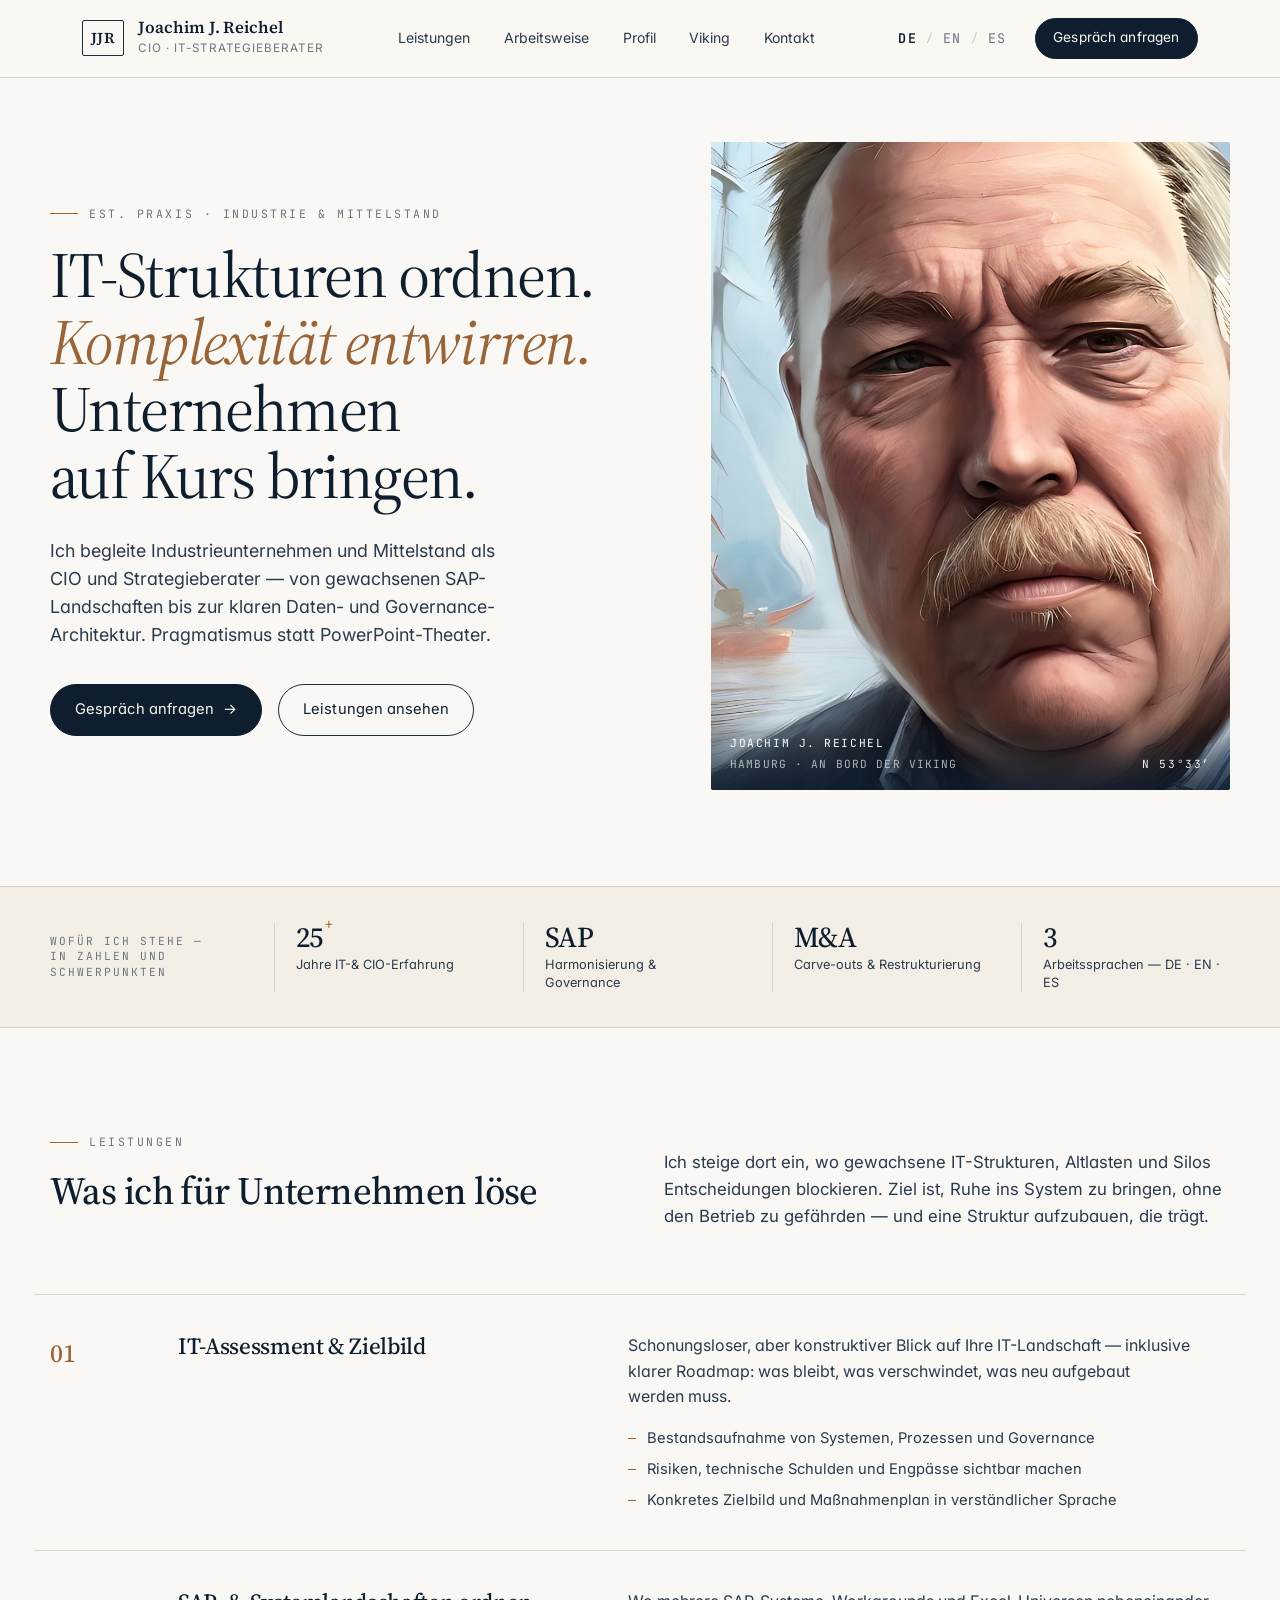
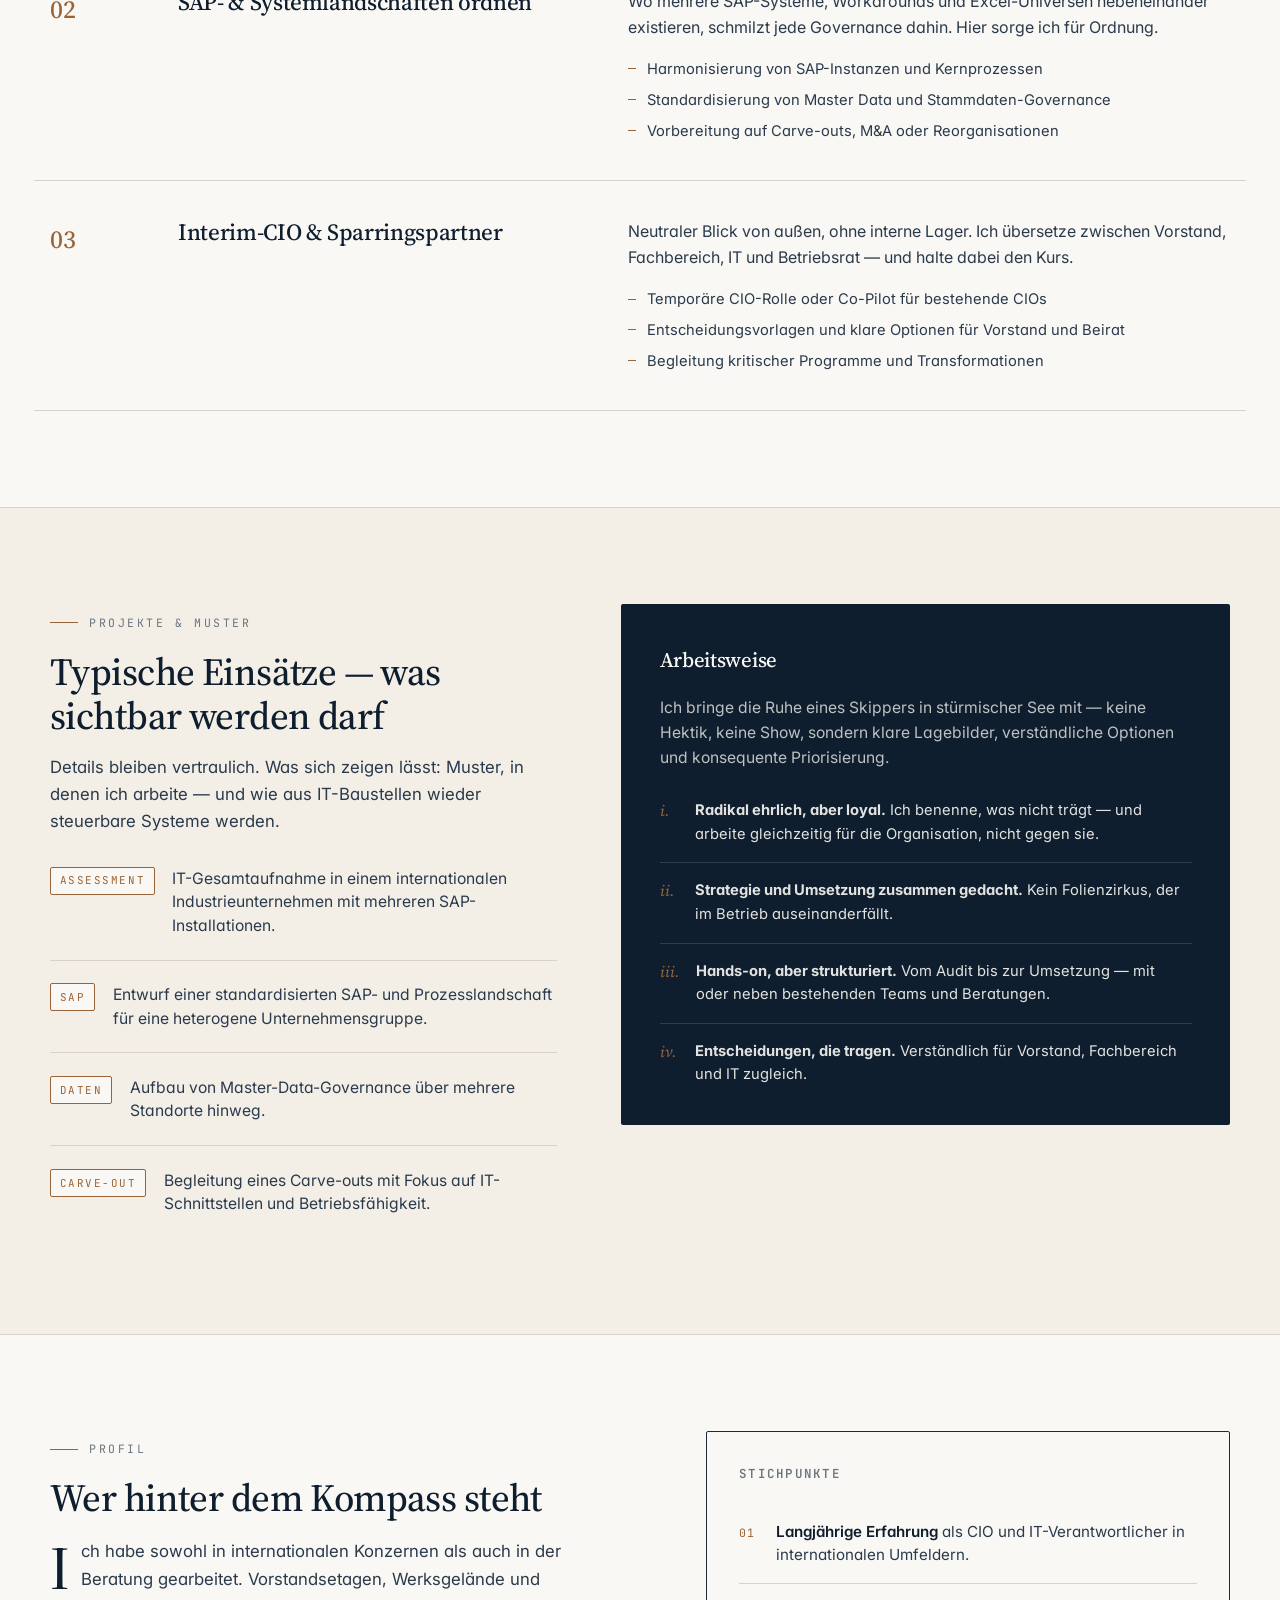
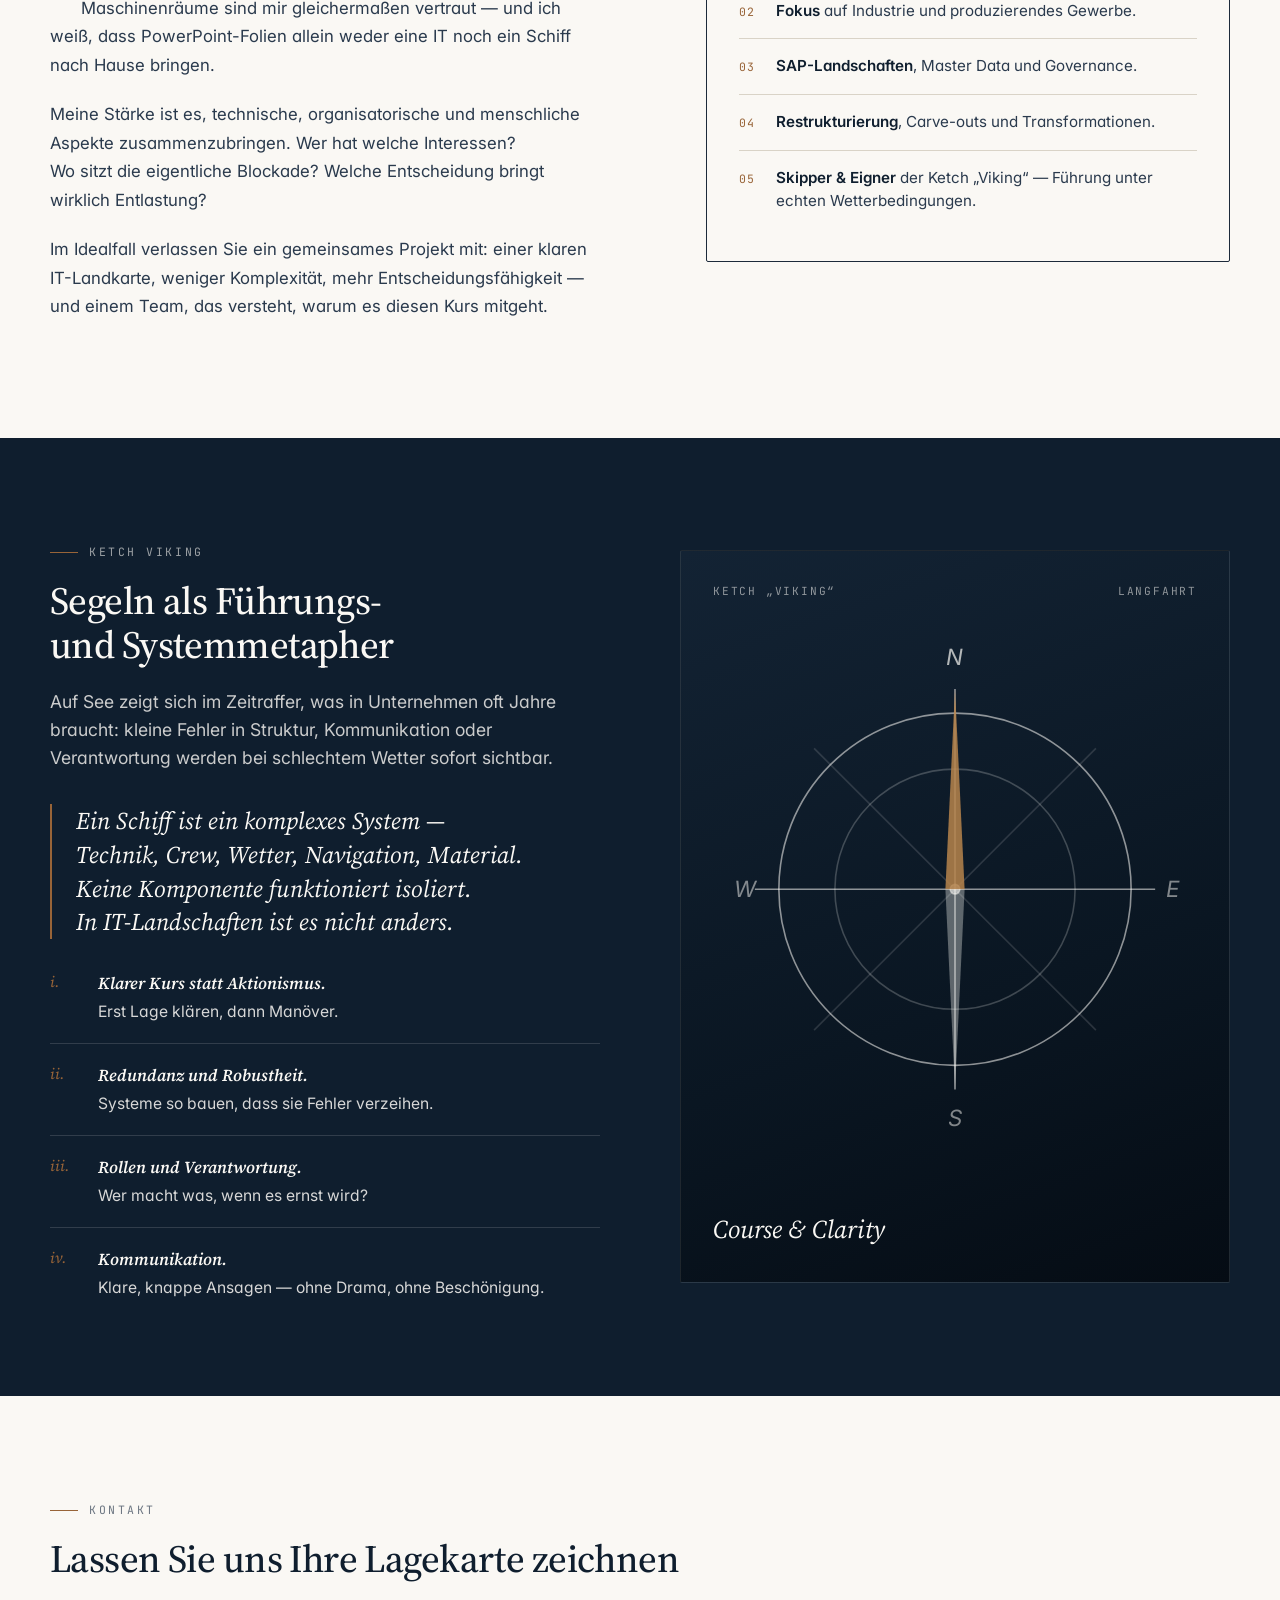
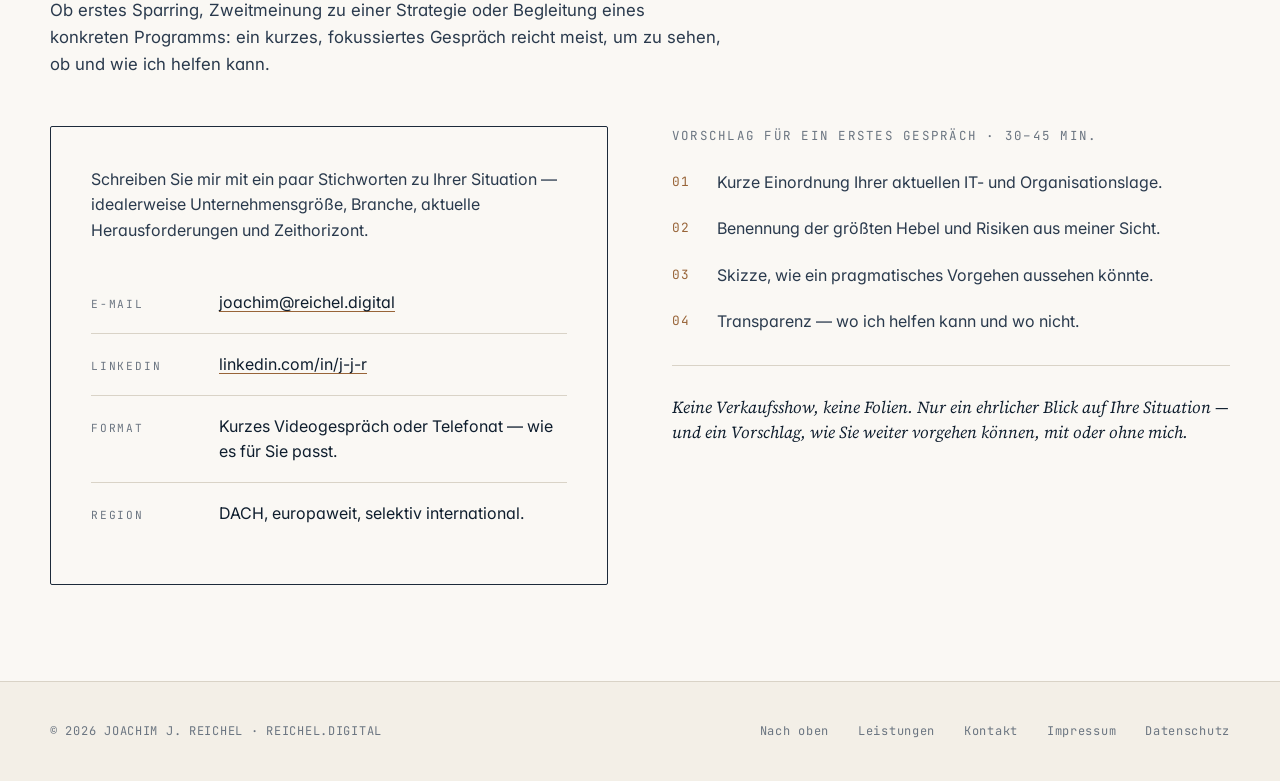
==== commit 37ec3836: "Website für Produktion verbessern: SEO, Rechtliches und Performance. Portrait optimieren, Impressum/" ====
--- a/index.html
+++ b/index.html
@@ -5,12 +5,44 @@
 <title>Joachim J. Reichel — CIO & IT-Strategieberater</title>
 <meta name="viewport" content="width=device-width, initial-scale=1" />
 <meta name="description" content="Joachim J. Reichel — CIO und IT-Strategieberater für Industrie und Mittelstand. IT-Restrukturierung, SAP-Harmonisierung, Daten & Governance. Pragmatisch, klar, umsetzbar." />
+<link rel="canonical" href="https://reichel.digital/" />
+<link rel="alternate" hreflang="de" href="https://reichel.digital/" />
+<link rel="alternate" hreflang="en" href="https://reichel.digital/" />
+<link rel="alternate" hreflang="es" href="https://reichel.digital/" />
+<link rel="alternate" hreflang="x-default" href="https://reichel.digital/" />
+<link rel="icon" href="favicon.svg" type="image/svg+xml" />
+<meta property="og:type" content="website" />
+<meta property="og:url" content="https://reichel.digital/" />
+<meta property="og:title" content="Joachim J. Reichel — CIO & IT-Strategieberater" />
+<meta property="og:description" content="IT-Strukturen ordnen, Komplexität entwirren, Unternehmen auf Kurs bringen. CIO und Strategieberater für Industrie und Mittelstand." />
+<meta property="og:image" content="https://reichel.digital/portrait.jpg" />
+<meta property="og:locale" content="de_DE" />
+<meta property="og:locale:alternate" content="en_GB" />
+<meta property="og:locale:alternate" content="es_ES" />
+<meta name="twitter:card" content="summary_large_image" />
+<meta name="twitter:title" content="Joachim J. Reichel — CIO & IT-Strategieberater" />
+<meta name="twitter:description" content="IT-Strukturen ordnen, Komplexität entwirren, Unternehmen auf Kurs bringen." />
+<meta name="twitter:image" content="https://reichel.digital/portrait.jpg" />
 <link rel="preconnect" href="https://fonts.googleapis.com" />
 <link rel="preconnect" href="https://fonts.gstatic.com" crossorigin />
 <link href="https://fonts.googleapis.com/css2?family=Inter:wght@400;500;600&family=JetBrains+Mono:wght@400;500&family=Source+Serif+4:ital,opsz,wght@0,8..60,400;0,8..60,500;0,8..60,600;1,8..60,400;1,8..60,500&display=swap" rel="stylesheet" />
 <link rel="stylesheet" href="styles.css" />
+<script type="application/ld+json">
+{
+  "@context": "https://schema.org",
+  "@type": "Person",
+  "name": "Joachim J. Reichel",
+  "url": "https://reichel.digital/",
+  "image": "https://reichel.digital/portrait.jpg",
+  "email": "joachim@reichel.digital",
+  "jobTitle": "CIO & IT-Strategieberater",
+  "knowsLanguage": ["de", "en", "es"],
+  "sameAs": ["https://www.linkedin.com/in/j-j-r/"]
+}
+</script>
 </head>
 <body>
+<a class="skip-link" href="#top-de">Zum Inhalt springen</a>
 
 <!-- ==================== DE ==================== -->
 <div id="lang-de" class="lang active" data-screen-label="DE">
@@ -24,7 +56,7 @@
         <span class="brand-role">CIO · IT-Strategieberater</span>
       </span>
     </a>
-    <nav class="nav-links">
+    <nav class="nav-links" id="nav-links-de">
       <a href="#services-de">Leistungen</a>
       <a href="#approach-de">Arbeitsweise</a>
       <a href="#about-de">Profil</a>
@@ -38,7 +70,7 @@
         <button data-lang="es">ES</button>
       </div>
       <a href="#contact-de" class="nav-cta">Gespräch anfragen</a>
-      <button class="nav-toggle" aria-label="Menü">☰</button>
+      <button class="nav-toggle" type="button" aria-label="Menü" aria-expanded="false" aria-controls="nav-links-de">☰</button>
     </div>
   </div>
 </header>
@@ -61,7 +93,7 @@
         </div>
       </div>
       <div class="portrait-wrap">
-        <img src="portrait.jpg" alt="Joachim J. Reichel, Porträt" />
+        <img src="portrait.jpg" alt="Joachim J. Reichel, Porträt" width="1200" height="1200" fetchpriority="high" decoding="async" />
         <div class="portrait-caption">
           <div class="portrait-meta-lines">
             <span>Joachim J. Reichel</span>
@@ -309,6 +341,8 @@
       <a href="#top-de">Nach oben</a>
       <a href="#services-de">Leistungen</a>
       <a href="#contact-de">Kontakt</a>
+      <a href="impressum.html">Impressum</a>
+      <a href="datenschutz.html">Datenschutz</a>
     </div>
   </div>
 </footer>
@@ -326,7 +360,7 @@
         <span class="brand-role">CIO · IT Strategy Advisor</span>
       </span>
     </a>
-    <nav class="nav-links">
+    <nav class="nav-links" id="nav-links-en">
       <a href="#services-en">Services</a>
       <a href="#approach-en">Approach</a>
       <a href="#about-en">Profile</a>
@@ -334,13 +368,13 @@
       <a href="#contact-en">Contact</a>
     </nav>
     <div class="nav-right">
-      <div class="lang-switch">
+      <div class="lang-switch" role="group" aria-label="Language">
         <button data-lang="de">DE</button><span class="sep">/</span>
         <button class="on" data-lang="en">EN</button><span class="sep">/</span>
         <button data-lang="es">ES</button>
       </div>
       <a href="#contact-en" class="nav-cta">Schedule a call</a>
-      <button class="nav-toggle" aria-label="Menu">☰</button>
+      <button class="nav-toggle" type="button" aria-label="Menu" aria-expanded="false" aria-controls="nav-links-en">☰</button>
     </div>
   </div>
 </header>
@@ -362,7 +396,7 @@
         </div>
       </div>
       <div class="portrait-wrap">
-        <img src="portrait.jpg" alt="Joachim J. Reichel, portrait" />
+        <img src="portrait.jpg" alt="Joachim J. Reichel, portrait" width="1200" height="1200" loading="lazy" decoding="async" />
         <div class="portrait-caption">
           <div class="portrait-meta-lines">
             <span>Joachim J. Reichel</span>
@@ -568,6 +602,8 @@
       <a href="#top-en">Back to top</a>
       <a href="#services-en">Services</a>
       <a href="#contact-en">Contact</a>
+      <a href="impressum.html">Legal notice</a>
+      <a href="datenschutz.html">Privacy</a>
     </div>
   </div>
 </footer>
@@ -585,7 +621,7 @@
         <span class="brand-role">CIO · Asesor de Estrategia TI</span>
       </span>
     </a>
-    <nav class="nav-links">
+    <nav class="nav-links" id="nav-links-es">
       <a href="#services-es">Servicios</a>
       <a href="#approach-es">Enfoque</a>
       <a href="#about-es">Perfil</a>
@@ -593,13 +629,13 @@
       <a href="#contact-es">Contacto</a>
     </nav>
     <div class="nav-right">
-      <div class="lang-switch">
+      <div class="lang-switch" role="group" aria-label="Idioma">
         <button data-lang="de">DE</button><span class="sep">/</span>
         <button data-lang="en">EN</button><span class="sep">/</span>
         <button class="on" data-lang="es">ES</button>
       </div>
       <a href="#contact-es" class="nav-cta">Solicitar llamada</a>
-      <button class="nav-toggle" aria-label="Menú">☰</button>
+      <button class="nav-toggle" type="button" aria-label="Menú" aria-expanded="false" aria-controls="nav-links-es">☰</button>
     </div>
   </div>
 </header>
@@ -621,7 +657,7 @@
         </div>
       </div>
       <div class="portrait-wrap">
-        <img src="portrait.jpg" alt="Joachim J. Reichel, retrato" />
+        <img src="portrait.jpg" alt="Joachim J. Reichel, retrato" width="1200" height="1200" loading="lazy" decoding="async" />
         <div class="portrait-caption">
           <div class="portrait-meta-lines">
             <span>Joachim J. Reichel</span>
@@ -827,6 +863,8 @@
       <a href="#top-es">Volver arriba</a>
       <a href="#services-es">Servicios</a>
       <a href="#contact-es">Contacto</a>
+      <a href="impressum.html">Aviso legal</a>
+      <a href="datenschutz.html">Privacidad</a>
     </div>
   </div>
 </footer>
@@ -844,6 +882,8 @@
     const target = document.getElementById('lang-' + lang);
     if (target) target.classList.add('active');
     document.documentElement.lang = lang;
+    const skip = document.querySelector('.skip-link');
+    if (skip) skip.setAttribute('href', '#top-' + lang);
     try { localStorage.setItem('reichel-lang', lang); } catch (e) {}
   }
 
@@ -861,14 +901,19 @@
   document.querySelectorAll('.nav-toggle').forEach(btn => {
     btn.addEventListener('click', () => {
       const links = btn.closest('.nav').querySelector('.nav-links');
-      if (links) links.classList.toggle('open');
+      if (!links) return;
+      const open = links.classList.toggle('open');
+      btn.setAttribute('aria-expanded', open ? 'true' : 'false');
     });
   });
 
   // Menü-Link-Klicks schließen Mobile-Nav
   document.querySelectorAll('.nav-links a').forEach(a => {
     a.addEventListener('click', () => {
-      a.closest('.nav-links')?.classList.remove('open');
+      const links = a.closest('.nav-links');
+      links?.classList.remove('open');
+      const toggle = links?.closest('.nav')?.querySelector('.nav-toggle');
+      toggle?.setAttribute('aria-expanded', 'false');
     });
   });
 </script>
--- a/styles.css
+++ b/styles.css
@@ -28,6 +28,43 @@
 * { box-sizing: border-box; margin: 0; padding: 0; }
 
 html { scroll-behavior: smooth; }
+
+@media (prefers-reduced-motion: reduce) {
+  html { scroll-behavior: auto; }
+  *, *::before, *::after {
+    animation-duration: 0.01ms !important;
+    animation-iteration-count: 1 !important;
+    transition-duration: 0.01ms !important;
+  }
+}
+
+/* ---------- Skip link ---------- */
+.skip-link {
+  position: absolute;
+  left: 1rem;
+  top: -100%;
+  z-index: 100;
+  padding: 0.65rem 1rem;
+  background: var(--ink);
+  color: var(--bg);
+  font-size: 0.85rem;
+  border-radius: 2px;
+}
+
+.skip-link:focus {
+  top: 1rem;
+}
+
+/* ---------- Focus ---------- */
+a:focus-visible,
+button:focus-visible {
+  outline: 2px solid var(--accent);
+  outline-offset: 3px;
+}
+
+.lang-switch button:focus-visible {
+  outline-offset: 2px;
+}
 
 body {
   font-family: var(--sans);
@@ -1053,3 +1090,58 @@
 
   .footer-inner { flex-direction: column; align-items: flex-start; }
 }
+
+/* ---------- Legal pages ---------- */
+.legal-page .legal-main {
+  padding: 4rem 2rem 5rem;
+}
+
+.legal-block {
+  margin-top: 2rem;
+  padding-top: 2rem;
+  border-top: 1px solid var(--line);
+}
+
+.legal-block:first-of-type {
+  margin-top: 1.5rem;
+}
+
+.legal-block h2 {
+  font-family: var(--sans);
+  font-size: 0.78rem;
+  font-weight: 600;
+  letter-spacing: 0.16em;
+  text-transform: uppercase;
+  color: var(--muted);
+  margin-bottom: 0.9rem;
+}
+
+.legal-block p,
+.legal-block li {
+  font-size: 1rem;
+  line-height: 1.65;
+  color: var(--ink-soft);
+  margin-bottom: 0.85rem;
+}
+
+.legal-block a {
+  text-decoration: underline;
+  text-decoration-color: var(--accent);
+  text-underline-offset: 3px;
+}
+
+.legal-block code {
+  font-family: var(--mono);
+  font-size: 0.88em;
+  background: var(--bg-deep);
+  padding: 0.1em 0.35em;
+  border-radius: 2px;
+}
+
+.legal-back {
+  white-space: nowrap;
+}
+
+@media (max-width: 720px) {
+  .legal-page .nav-cta.legal-back { display: inline-flex; }
+}
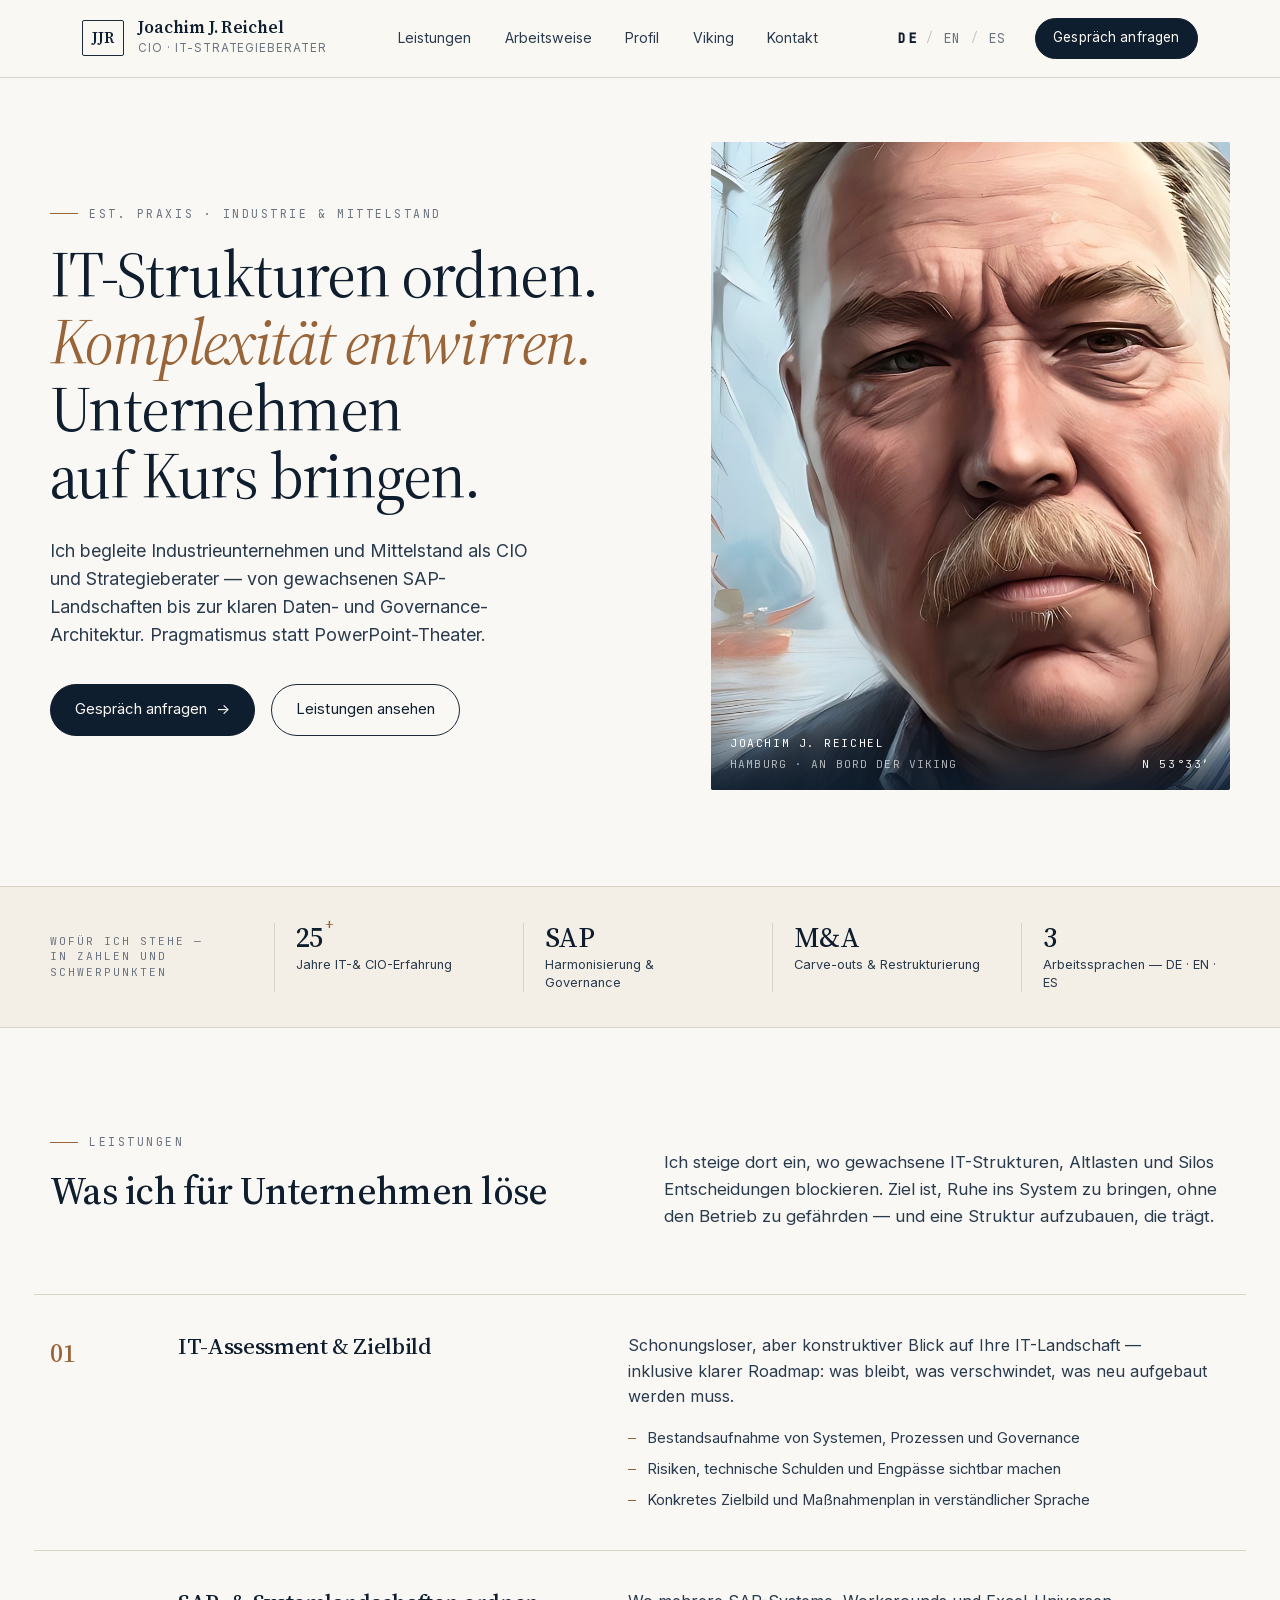
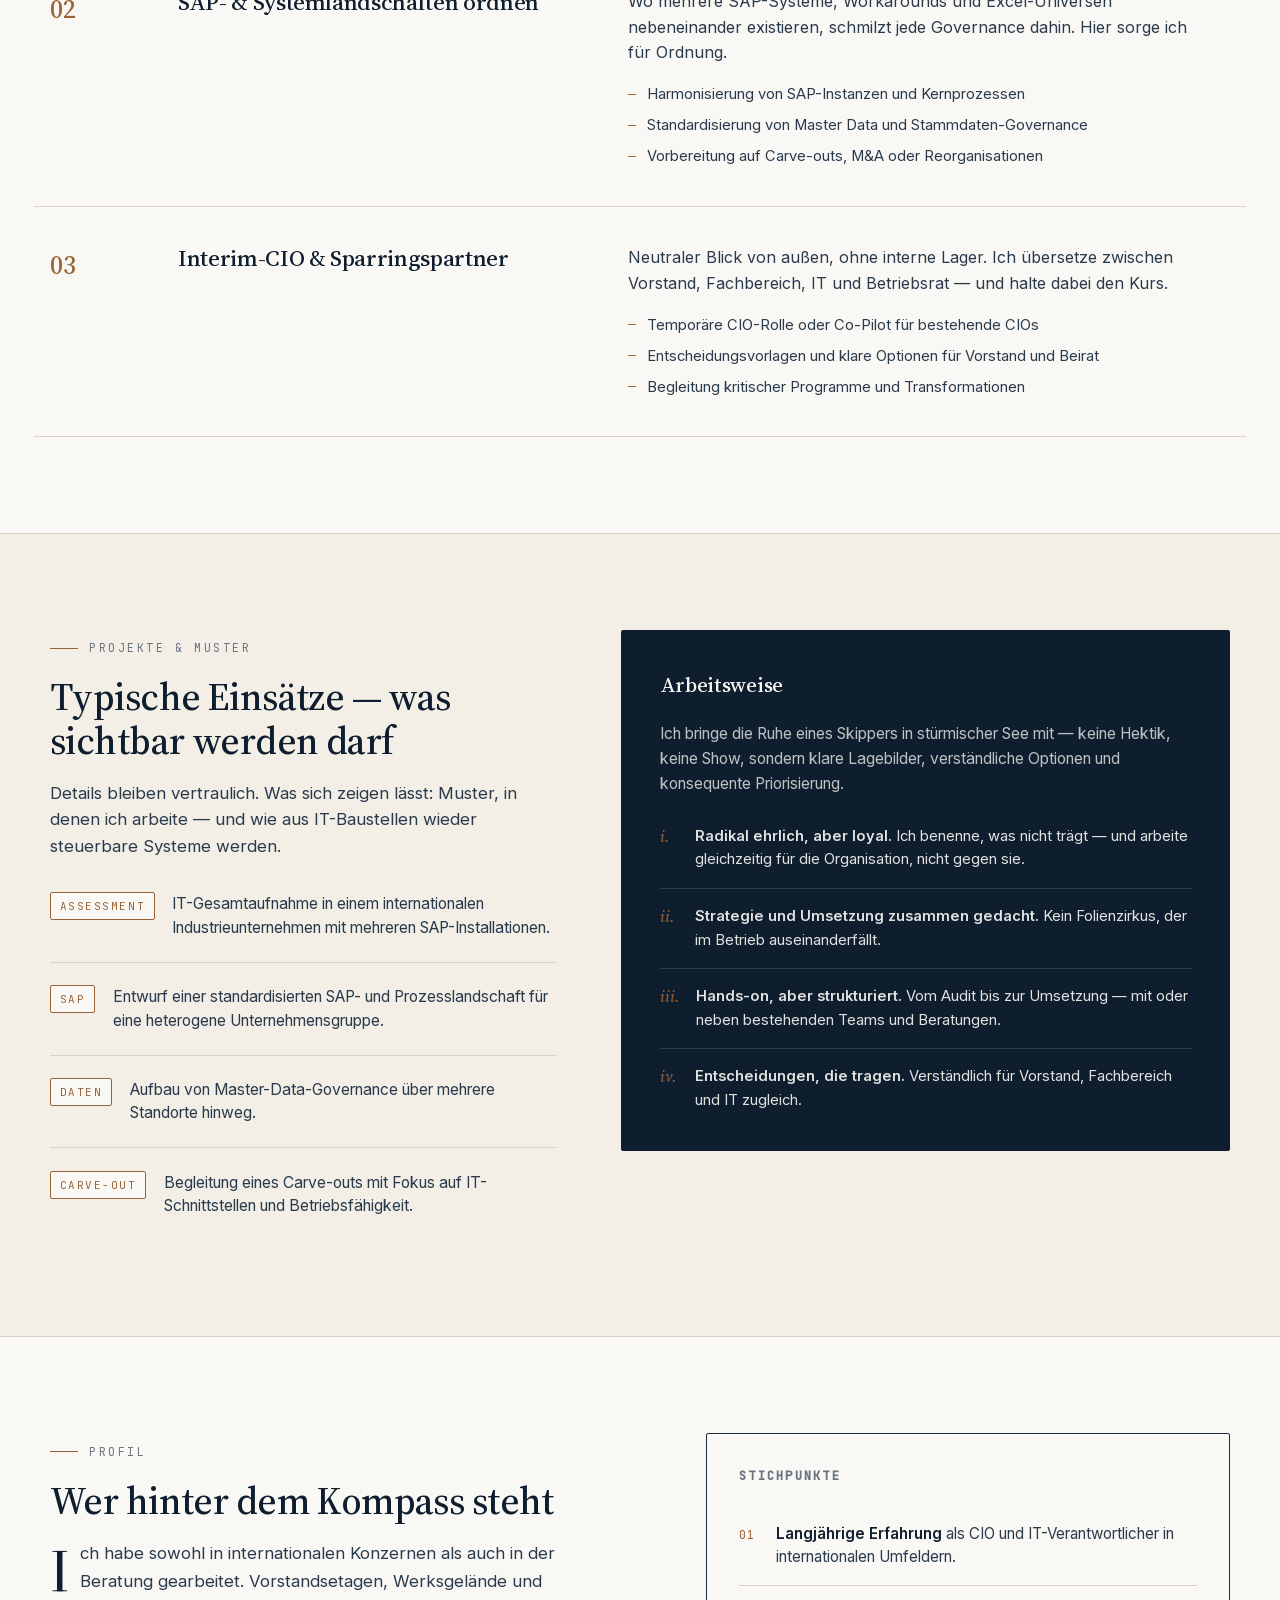
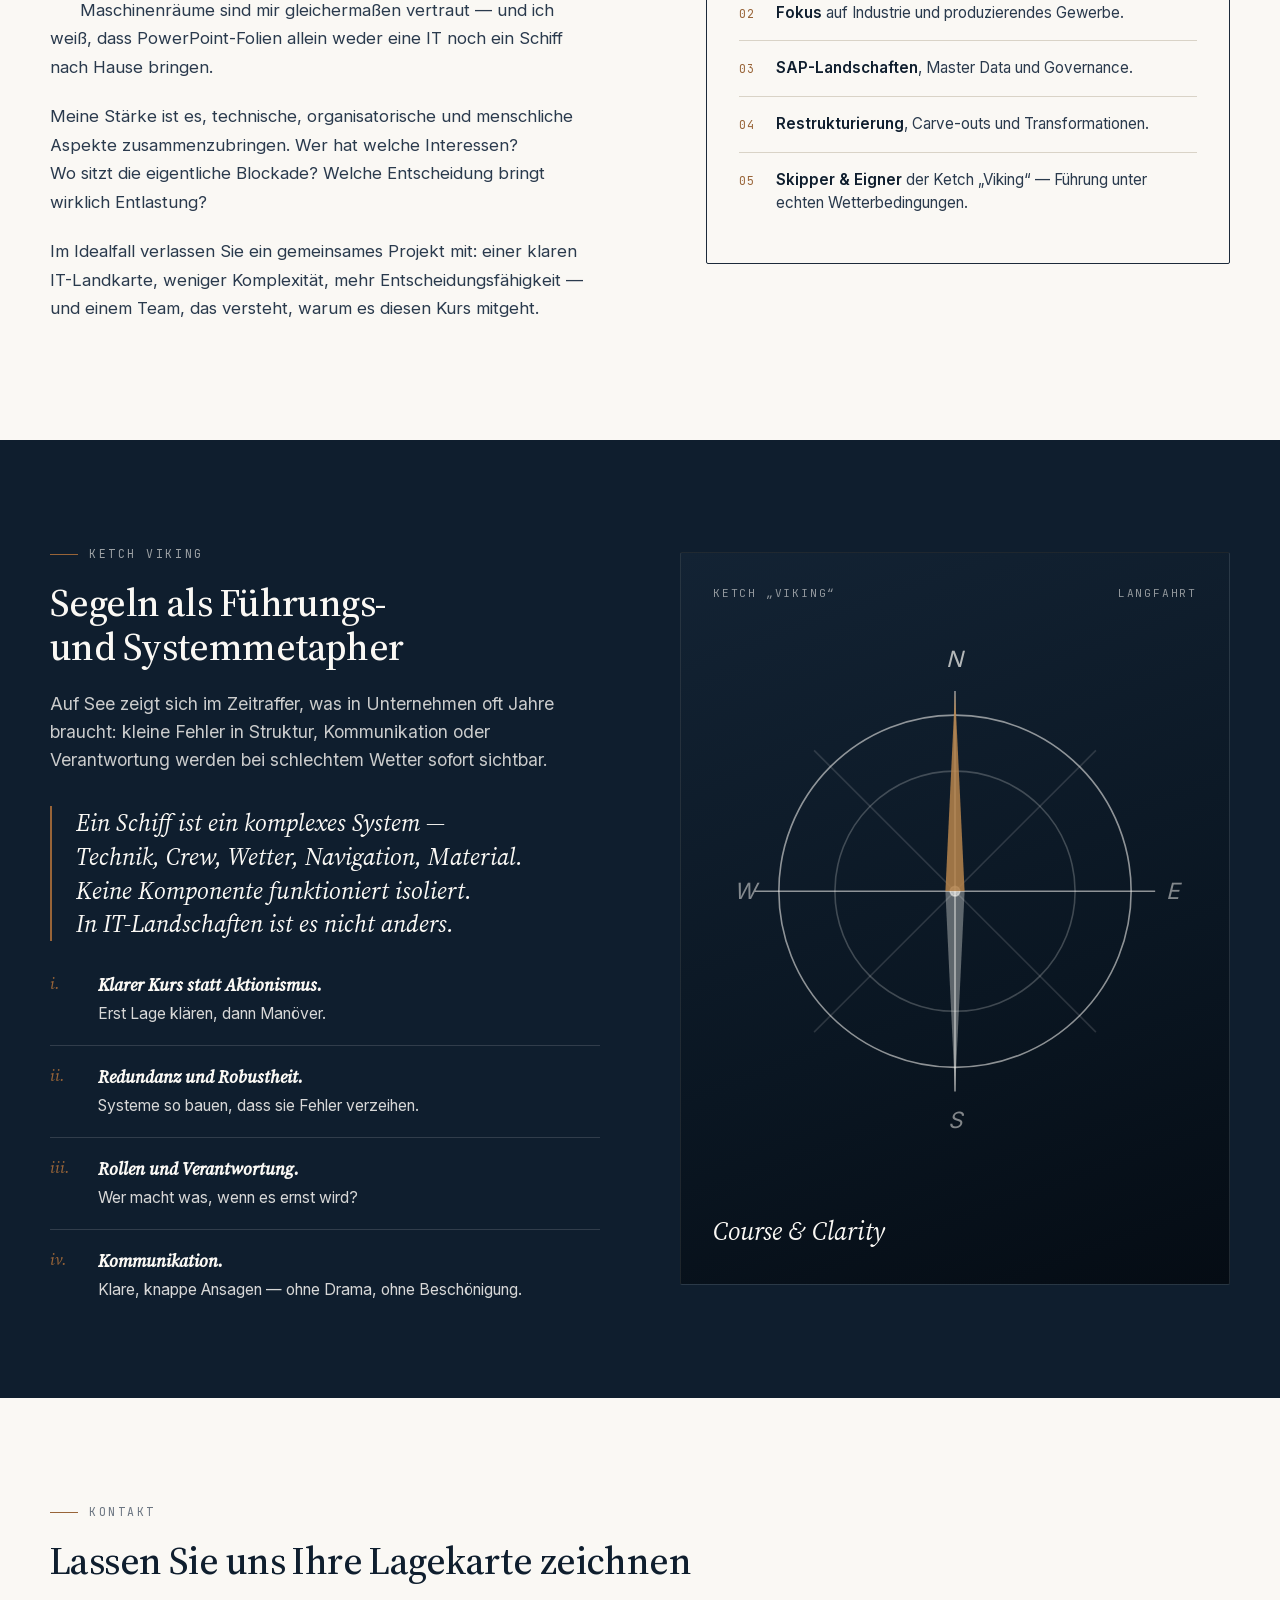
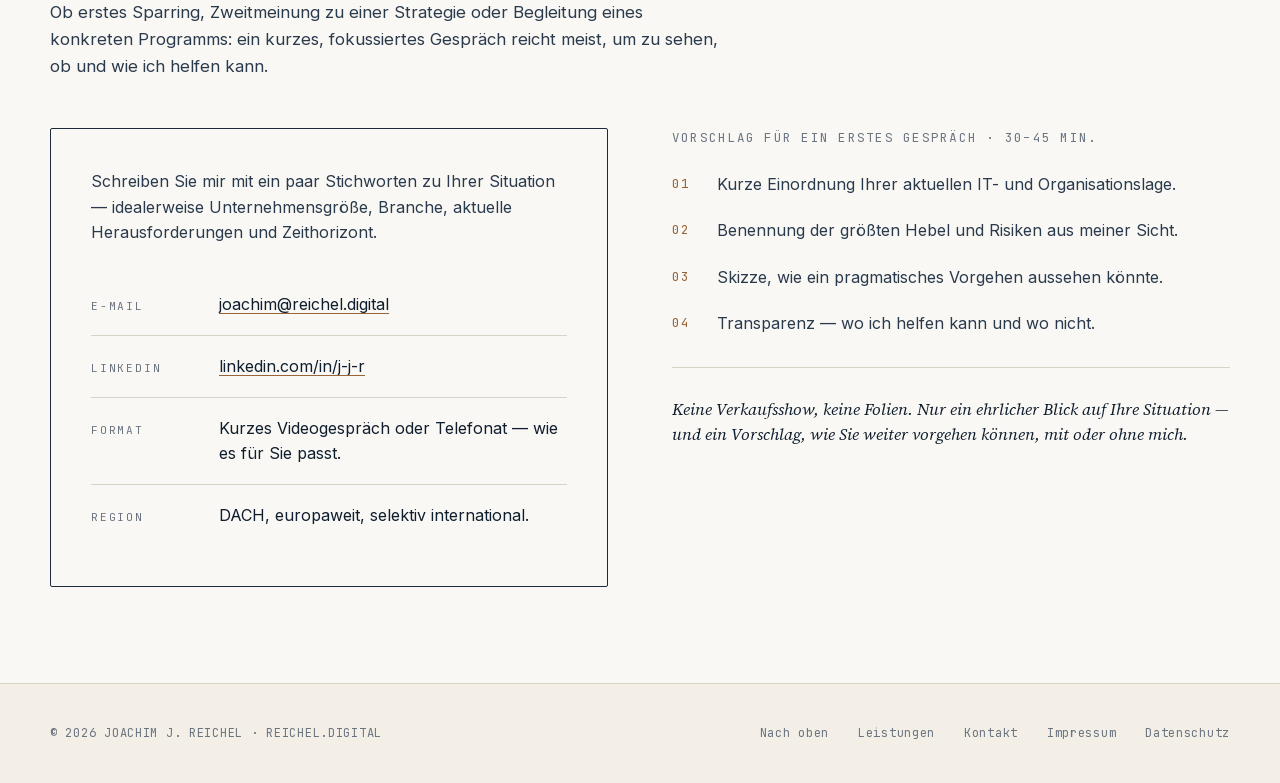
==== commit 53872187: "Fonts selbst hosten, Rechtliches vervollständigen und A11y verbessern. DSGVO-konforme Schriften, vol" ====
--- a/index.html
+++ b/index.html
@@ -6,9 +6,9 @@
 <meta name="viewport" content="width=device-width, initial-scale=1" />
 <meta name="description" content="Joachim J. Reichel — CIO und IT-Strategieberater für Industrie und Mittelstand. IT-Restrukturierung, SAP-Harmonisierung, Daten & Governance. Pragmatisch, klar, umsetzbar." />
 <link rel="canonical" href="https://reichel.digital/" />
-<link rel="alternate" hreflang="de" href="https://reichel.digital/" />
-<link rel="alternate" hreflang="en" href="https://reichel.digital/" />
-<link rel="alternate" hreflang="es" href="https://reichel.digital/" />
+<link rel="alternate" hreflang="de" href="https://reichel.digital/?lang=de" />
+<link rel="alternate" hreflang="en" href="https://reichel.digital/?lang=en" />
+<link rel="alternate" hreflang="es" href="https://reichel.digital/?lang=es" />
 <link rel="alternate" hreflang="x-default" href="https://reichel.digital/" />
 <link rel="icon" href="favicon.svg" type="image/svg+xml" />
 <meta property="og:type" content="website" />
@@ -23,9 +23,7 @@
 <meta name="twitter:title" content="Joachim J. Reichel — CIO & IT-Strategieberater" />
 <meta name="twitter:description" content="IT-Strukturen ordnen, Komplexität entwirren, Unternehmen auf Kurs bringen." />
 <meta name="twitter:image" content="https://reichel.digital/portrait.jpg" />
-<link rel="preconnect" href="https://fonts.googleapis.com" />
-<link rel="preconnect" href="https://fonts.gstatic.com" crossorigin />
-<link href="https://fonts.googleapis.com/css2?family=Inter:wght@400;500;600&family=JetBrains+Mono:wght@400;500&family=Source+Serif+4:ital,opsz,wght@0,8..60,400;0,8..60,500;0,8..60,600;1,8..60,400;1,8..60,500&display=swap" rel="stylesheet" />
+<link rel="stylesheet" href="fonts.css" />
 <link rel="stylesheet" href="styles.css" />
 <script type="application/ld+json">
 {
@@ -65,9 +63,9 @@
     </nav>
     <div class="nav-right">
       <div class="lang-switch" role="group" aria-label="Sprache">
-        <button class="on" data-lang="de">DE</button><span class="sep">/</span>
-        <button data-lang="en">EN</button><span class="sep">/</span>
-        <button data-lang="es">ES</button>
+        <button class="on" type="button" data-lang="de" aria-pressed="true">DE</button><span class="sep">/</span>
+        <button type="button" data-lang="en" aria-pressed="false">EN</button><span class="sep">/</span>
+        <button type="button" data-lang="es" aria-pressed="false">ES</button>
       </div>
       <a href="#contact-de" class="nav-cta">Gespräch anfragen</a>
       <button class="nav-toggle" type="button" aria-label="Menü" aria-expanded="false" aria-controls="nav-links-de">☰</button>
@@ -369,9 +367,9 @@
     </nav>
     <div class="nav-right">
       <div class="lang-switch" role="group" aria-label="Language">
-        <button data-lang="de">DE</button><span class="sep">/</span>
-        <button class="on" data-lang="en">EN</button><span class="sep">/</span>
-        <button data-lang="es">ES</button>
+        <button type="button" data-lang="de" aria-pressed="false">DE</button><span class="sep">/</span>
+        <button class="on" type="button" data-lang="en" aria-pressed="true">EN</button><span class="sep">/</span>
+        <button type="button" data-lang="es" aria-pressed="false">ES</button>
       </div>
       <a href="#contact-en" class="nav-cta">Schedule a call</a>
       <button class="nav-toggle" type="button" aria-label="Menu" aria-expanded="false" aria-controls="nav-links-en">☰</button>
@@ -630,9 +628,9 @@
     </nav>
     <div class="nav-right">
       <div class="lang-switch" role="group" aria-label="Idioma">
-        <button data-lang="de">DE</button><span class="sep">/</span>
-        <button data-lang="en">EN</button><span class="sep">/</span>
-        <button class="on" data-lang="es">ES</button>
+        <button type="button" data-lang="de" aria-pressed="false">DE</button><span class="sep">/</span>
+        <button type="button" data-lang="en" aria-pressed="false">EN</button><span class="sep">/</span>
+        <button class="on" type="button" data-lang="es" aria-pressed="true">ES</button>
       </div>
       <a href="#contact-es" class="nav-cta">Solicitar llamada</a>
       <button class="nav-toggle" type="button" aria-label="Menú" aria-expanded="false" aria-controls="nav-links-es">☰</button>
@@ -874,46 +872,121 @@
   // Year
   document.querySelectorAll('.year').forEach(el => el.textContent = new Date().getFullYear());
 
-  // Sprache wechseln
-  function setLanguage(lang) {
-    const valid = ['de', 'en', 'es'];
-    if (!valid.includes(lang)) lang = 'de';
+  const VALID_LANGS = ['de', 'en', 'es'];
+
+  function updateLangButtons(lang) {
+    document.querySelectorAll('.lang-switch button[data-lang]').forEach(btn => {
+      const active = btn.dataset.lang === lang;
+      btn.classList.toggle('on', active);
+      btn.setAttribute('aria-pressed', active ? 'true' : 'false');
+    });
+  }
+
+  function setLanguage(lang, { updateUrl = true } = {}) {
+    if (!VALID_LANGS.includes(lang)) lang = 'de';
     document.querySelectorAll('.lang').forEach(el => el.classList.remove('active'));
     const target = document.getElementById('lang-' + lang);
     if (target) target.classList.add('active');
     document.documentElement.lang = lang;
     const skip = document.querySelector('.skip-link');
     if (skip) skip.setAttribute('href', '#top-' + lang);
+    updateLangButtons(lang);
     try { localStorage.setItem('reichel-lang', lang); } catch (e) {}
+    if (updateUrl) {
+      const url = new URL(window.location.href);
+      if (lang === 'de') url.searchParams.delete('lang');
+      else url.searchParams.set('lang', lang);
+      history.replaceState(null, '', url.pathname + url.search + url.hash);
+    }
   }
 
-  // Initialer Stand aus localStorage
-  try {
-    const saved = localStorage.getItem('reichel-lang');
-    if (saved && saved !== 'de') setLanguage(saved);
-  } catch (e) {}
-
-  document.querySelectorAll('.lang-switch button').forEach(btn => {
+  // Initial language: URL param > localStorage > default DE
+  (function initLanguage() {
+    const fromUrl = new URLSearchParams(window.location.search).get('lang');
+    if (fromUrl && VALID_LANGS.includes(fromUrl)) {
+      setLanguage(fromUrl, { updateUrl: false });
+      return;
+    }
+    try {
+      const saved = localStorage.getItem('reichel-lang');
+      if (saved && saved !== 'de') setLanguage(saved, { updateUrl: false });
+      else updateLangButtons('de');
+    } catch (e) {
+      updateLangButtons('de');
+    }
+  })();
+
+  document.querySelectorAll('.lang-switch button[data-lang]').forEach(btn => {
     btn.addEventListener('click', () => setLanguage(btn.dataset.lang));
   });
 
-  // Mobile nav toggle
+  function closeMobileNav(nav) {
+    const links = nav.querySelector('.nav-links');
+    const toggle = nav.querySelector('.nav-toggle');
+    if (!links || !toggle) return;
+    links.classList.remove('open');
+    toggle.setAttribute('aria-expanded', 'false');
+  }
+
+  function getMobileNavFocusables(nav) {
+    const links = nav.querySelector('.nav-links');
+    if (!links?.classList.contains('open')) return [];
+    return [...links.querySelectorAll('a'), nav.querySelector('.nav-toggle')].filter(Boolean);
+  }
+
+  // Mobile nav toggle with focus trap
   document.querySelectorAll('.nav-toggle').forEach(btn => {
     btn.addEventListener('click', () => {
-      const links = btn.closest('.nav').querySelector('.nav-links');
+      const nav = btn.closest('.nav');
+      const links = nav?.querySelector('.nav-links');
       if (!links) return;
       const open = links.classList.toggle('open');
       btn.setAttribute('aria-expanded', open ? 'true' : 'false');
+      if (open) links.querySelector('a')?.focus();
+    });
+
+    btn.addEventListener('keydown', (e) => {
+      const nav = btn.closest('.nav');
+      const focusables = getMobileNavFocusables(nav);
+      if (!focusables.length) return;
+
+      if (e.key === 'Escape') {
+        closeMobileNav(nav);
+        btn.focus();
+        return;
+      }
+      if (e.key !== 'Tab') return;
+
+      const idx = focusables.indexOf(document.activeElement);
+      if (idx === -1) return;
+      e.preventDefault();
+      const next = e.shiftKey
+        ? focusables[(idx - 1 + focusables.length) % focusables.length]
+        : focusables[(idx + 1) % focusables.length];
+      next.focus();
     });
   });
 
-  // Menü-Link-Klicks schließen Mobile-Nav
+  document.querySelectorAll('.nav-links').forEach(links => {
+    links.addEventListener('keydown', (e) => {
+      if (e.key !== 'Tab') return;
+      const nav = links.closest('.nav');
+      const focusables = getMobileNavFocusables(nav);
+      if (!focusables.length) return;
+      const idx = focusables.indexOf(document.activeElement);
+      if (idx === -1) return;
+      e.preventDefault();
+      const next = e.shiftKey
+        ? focusables[(idx - 1 + focusables.length) % focusables.length]
+        : focusables[(idx + 1) % focusables.length];
+      next.focus();
+    });
+  });
+
   document.querySelectorAll('.nav-links a').forEach(a => {
     a.addEventListener('click', () => {
-      const links = a.closest('.nav-links');
-      links?.classList.remove('open');
-      const toggle = links?.closest('.nav')?.querySelector('.nav-toggle');
-      toggle?.setAttribute('aria-expanded', 'false');
+      const nav = a.closest('.nav');
+      if (nav) closeMobileNav(nav);
     });
   });
 </script>
--- a/fonts.css
+++ b/fonts.css
@@ -0,0 +1,33 @@
+/* Self-hosted fonts — no requests to Google (DSGVO-friendly) */
+
+@font-face {
+  font-family: "Inter";
+  font-style: normal;
+  font-weight: 400 600;
+  font-display: swap;
+  src: url("fonts/inter-latin.woff2") format("woff2");
+}
+
+@font-face {
+  font-family: "JetBrains Mono";
+  font-style: normal;
+  font-weight: 400 500;
+  font-display: swap;
+  src: url("fonts/jetbrains-mono-latin.woff2") format("woff2");
+}
+
+@font-face {
+  font-family: "Source Serif 4";
+  font-style: normal;
+  font-weight: 400 600;
+  font-display: swap;
+  src: url("fonts/source-serif-4-latin.woff2") format("woff2");
+}
+
+@font-face {
+  font-family: "Source Serif 4";
+  font-style: italic;
+  font-weight: 400 500;
+  font-display: swap;
+  src: url("fonts/source-serif-4-latin-italic.woff2") format("woff2");
+}
--- a/styles.css
+++ b/styles.css
@@ -1052,6 +1052,11 @@
 
 @media (max-width: 720px) {
   body { font-size: 16px; }
+
+  .nav {
+    position: relative;
+    flex-wrap: wrap;
+  }
 
   .nav-links { display: none; }
   .nav-links.open {
@@ -1071,7 +1076,12 @@
     border-bottom: 1px solid var(--line);
   }
   .nav-toggle { display: block; }
-  .nav-cta { display: none; }
+  .nav-cta {
+    display: inline-flex;
+    font-size: 0.75rem;
+    padding: 0.45rem 0.85rem;
+    white-space: nowrap;
+  }
 
   .hero { padding-top: 2.5rem; }
 
@@ -1094,6 +1104,21 @@
 /* ---------- Legal pages ---------- */
 .legal-page .legal-main {
   padding: 4rem 2rem 5rem;
+}
+
+.legal-notice {
+  margin-top: 1.5rem;
+  padding: 1rem 1.25rem;
+  background: var(--bg-deep);
+  border-left: 3px solid var(--accent);
+  border-radius: 0 2px 2px 0;
+}
+
+.legal-notice p {
+  font-size: 0.92rem;
+  line-height: 1.6;
+  color: var(--ink-soft);
+  margin: 0;
 }
 
 .legal-block {
